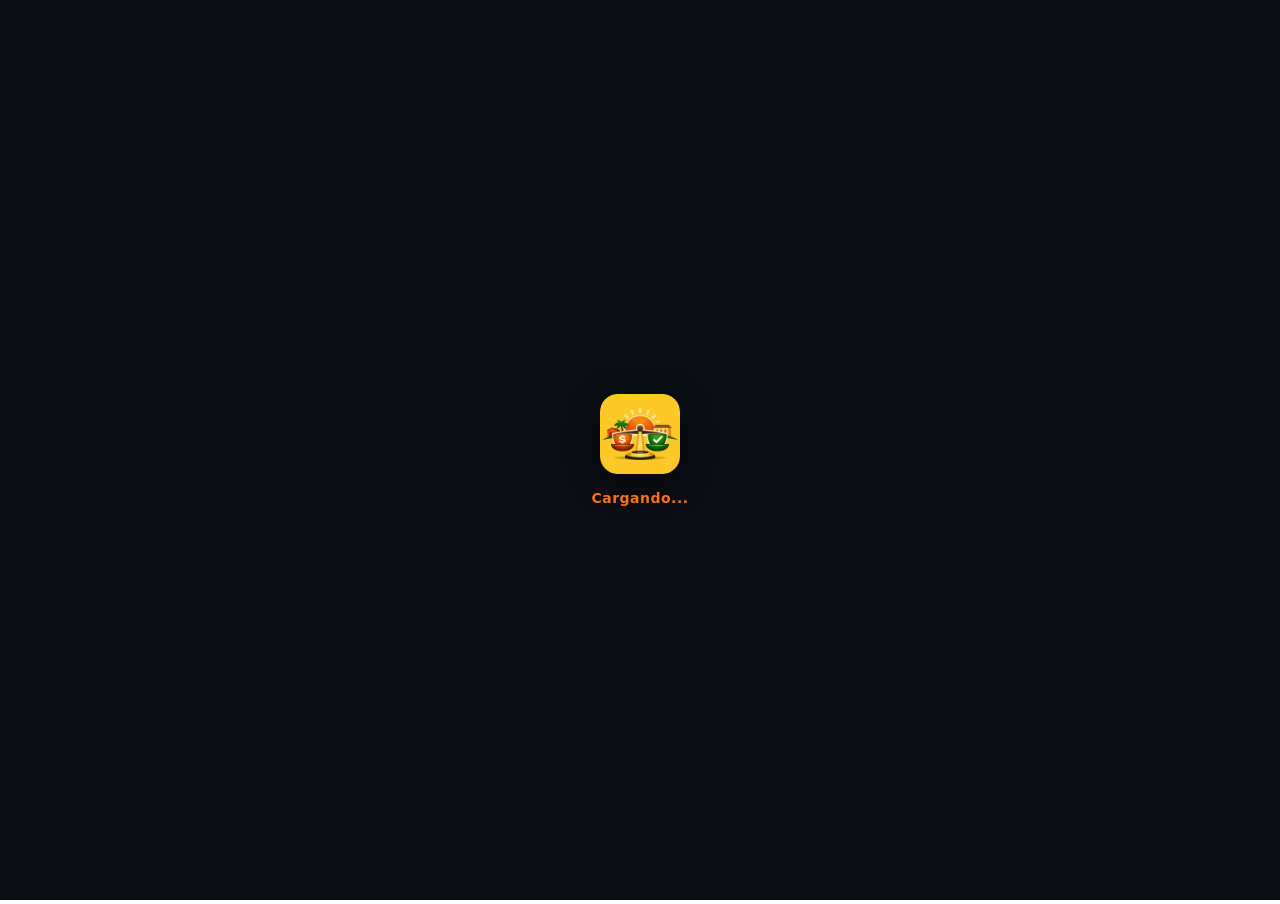
==== index.html @ 62e92a5f "App Cuadre" ====
<!DOCTYPE html>
<html lang="es">
<head>
<meta charset="UTF-8">
<meta name="viewport" content="width=device-width,initial-scale=1,maximum-scale=5,user-scalable=yes">
<meta name="theme-color" content="#f97316">
<meta name="apple-mobile-web-app-capable" content="yes">
<meta name="apple-mobile-web-app-status-bar-style" content="black-translucent">
<link rel="apple-touch-icon" href="icons/icon-192.png">
<link rel="manifest" href="manifest.json">
<link rel="stylesheet" href="https://cdnjs.cloudflare.com/ajax/libs/font-awesome/6.5.0/css/all.min.css">
<title>Cuadre</title>
<style>
*,*::before,*::after{margin:0;padding:0;box-sizing:border-box}
html,body{width:100%;height:100%;overflow:hidden}
iframe{width:100%;border:none;width:100%;height:100%}

</style>
</head>
<body>
<div id="splash" style="position:fixed;inset:0;z-index:9999;display:flex;flex-direction:column;align-items:center;justify-content:center;background:#0a0d12;transition:opacity .5s"><div style="width:80px;height:80px;border-radius:18px;overflow:hidden;margin-bottom:16px;box-shadow:0 8px 32px rgba(0,0,0,.4)"><img src="icons/icon-192.png" style="width:100%;height:100%;object-fit:cover" alt=""></div><p style="color:#f97316;font-family:system-ui,sans-serif;font-size:14px;font-weight:600;letter-spacing:.5px">Cargando...</p></div><script>setTimeout(function(){var s=document.getElementById("splash");if(s){s.style.opacity="0";setTimeout(function(){s.remove()},500)}},2000)</script>
<div id="offline-screen" style="display:none;position:fixed;inset:0;z-index:9998;background:#0a0d12;flex-direction:column;align-items:center;justify-content:center;padding:32px;text-align:center;font-family:system-ui,sans-serif"><div style="width:64px;height:64px;border-radius:50%;background:rgba(239,68,68,.1);display:flex;align-items:center;justify-content:center;margin-bottom:16px"><svg width="28" height="28" viewBox="0 0 24 24" fill="none" stroke="#ef4444" stroke-width="2"><line x1="1" y1="1" x2="23" y2="23"/><path d="M16.72 11.06A10.94 10.94 0 0 1 19 12.55"/><path d="M5 12.55a10.94 10.94 0 0 1 5.17-2.39"/><path d="M10.71 5.05A16 16 0 0 1 22.56 9"/><path d="M1.42 9a15.91 15.91 0 0 1 4.7-2.88"/><path d="M8.53 16.11a6 6 0 0 1 6.95 0"/><line x1="12" y1="20" x2="12.01" y2="20"/></svg></div><h2 style="color:#e8edf5;font-size:20px;font-weight:700;margin-bottom:8px">Sin conexion</h2><p style="color:#94a3b8;font-size:14px;line-height:1.6;max-width:300px">No se pudo cargar el contenido. Verifica tu conexion a internet e intenta de nuevo.</p><button onclick="location.reload()" style="margin-top:20px;padding:12px 28px;border-radius:8px;border:none;background:#f97316;color:#fff;font-size:14px;font-weight:600;cursor:pointer">Reintentar</button></div><script>window.addEventListener("offline",function(){document.getElementById("offline-screen").style.display="flex"});window.addEventListener("online",function(){document.getElementById("offline-screen").style.display="none";location.reload()});</script>

<iframe id="main-frame" src="https://aged-field-12b4.pedluislh.workers.dev/" allow="geolocation" sandbox="allow-scripts allow-same-origin allow-forms allow-popups allow-modals"></iframe>
<script></script>
<script>if("serviceWorker" in navigator){navigator.serviceWorker.register("sw.js")}</script>
</body>
</html>
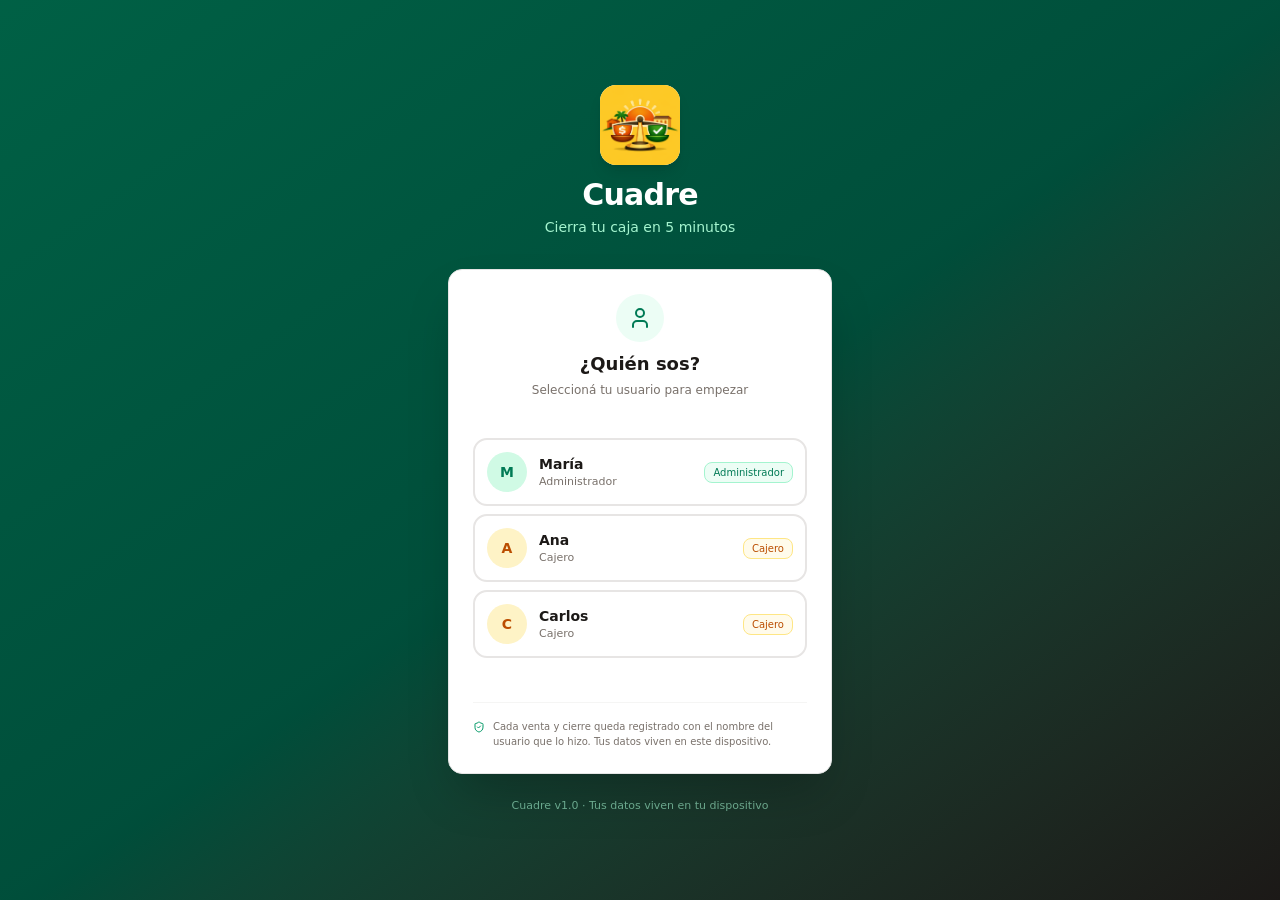
==== commit 6a04fb63: "version 1.0" ====
--- a/index.html
+++ b/index.html
@@ -1,28 +1 @@
-<!DOCTYPE html>
-<html lang="es">
-<head>
-<meta charset="UTF-8">
-<meta name="viewport" content="width=device-width,initial-scale=1,maximum-scale=5,user-scalable=yes">
-<meta name="theme-color" content="#f97316">
-<meta name="apple-mobile-web-app-capable" content="yes">
-<meta name="apple-mobile-web-app-status-bar-style" content="black-translucent">
-<link rel="apple-touch-icon" href="icons/icon-192.png">
-<link rel="manifest" href="manifest.json">
-<link rel="stylesheet" href="https://cdnjs.cloudflare.com/ajax/libs/font-awesome/6.5.0/css/all.min.css">
-<title>Cuadre</title>
-<style>
-*,*::before,*::after{margin:0;padding:0;box-sizing:border-box}
-html,body{width:100%;height:100%;overflow:hidden}
-iframe{width:100%;border:none;width:100%;height:100%}
-
-</style>
-</head>
-<body>
-<div id="splash" style="position:fixed;inset:0;z-index:9999;display:flex;flex-direction:column;align-items:center;justify-content:center;background:#0a0d12;transition:opacity .5s"><div style="width:80px;height:80px;border-radius:18px;overflow:hidden;margin-bottom:16px;box-shadow:0 8px 32px rgba(0,0,0,.4)"><img src="icons/icon-192.png" style="width:100%;height:100%;object-fit:cover" alt=""></div><p style="color:#f97316;font-family:system-ui,sans-serif;font-size:14px;font-weight:600;letter-spacing:.5px">Cargando...</p></div><script>setTimeout(function(){var s=document.getElementById("splash");if(s){s.style.opacity="0";setTimeout(function(){s.remove()},500)}},2000)</script>
-<div id="offline-screen" style="display:none;position:fixed;inset:0;z-index:9998;background:#0a0d12;flex-direction:column;align-items:center;justify-content:center;padding:32px;text-align:center;font-family:system-ui,sans-serif"><div style="width:64px;height:64px;border-radius:50%;background:rgba(239,68,68,.1);display:flex;align-items:center;justify-content:center;margin-bottom:16px"><svg width="28" height="28" viewBox="0 0 24 24" fill="none" stroke="#ef4444" stroke-width="2"><line x1="1" y1="1" x2="23" y2="23"/><path d="M16.72 11.06A10.94 10.94 0 0 1 19 12.55"/><path d="M5 12.55a10.94 10.94 0 0 1 5.17-2.39"/><path d="M10.71 5.05A16 16 0 0 1 22.56 9"/><path d="M1.42 9a15.91 15.91 0 0 1 4.7-2.88"/><path d="M8.53 16.11a6 6 0 0 1 6.95 0"/><line x1="12" y1="20" x2="12.01" y2="20"/></svg></div><h2 style="color:#e8edf5;font-size:20px;font-weight:700;margin-bottom:8px">Sin conexion</h2><p style="color:#94a3b8;font-size:14px;line-height:1.6;max-width:300px">No se pudo cargar el contenido. Verifica tu conexion a internet e intenta de nuevo.</p><button onclick="location.reload()" style="margin-top:20px;padding:12px 28px;border-radius:8px;border:none;background:#f97316;color:#fff;font-size:14px;font-weight:600;cursor:pointer">Reintentar</button></div><script>window.addEventListener("offline",function(){document.getElementById("offline-screen").style.display="flex"});window.addEventListener("online",function(){document.getElementById("offline-screen").style.display="none";location.reload()});</script>
-
-<iframe id="main-frame" src="https://aged-field-12b4.pedluislh.workers.dev/" allow="geolocation" sandbox="allow-scripts allow-same-origin allow-forms allow-popups allow-modals"></iframe>
-<script></script>
-<script>if("serviceWorker" in navigator){navigator.serviceWorker.register("sw.js")}</script>
-</body>
-</html>+<!DOCTYPE html><!--jiYTMFwJp02YfFMPsshdM--><html lang="es"><head><meta charSet="utf-8"/><meta name="viewport" content="width=device-width, initial-scale=1, maximum-scale=1, user-scalable=no"/><link rel="preload" href="/_next/static/media/797e433ab948586e-s.p.29207c2f.woff2" as="font" crossorigin="" type="font/woff2"/><link rel="preload" href="/_next/static/media/caa3a2e1cccd8315-s.p.3b6cae6d.woff2" as="font" crossorigin="" type="font/woff2"/><link rel="preload" as="image" href="/logo-cuadre.png"/><link rel="stylesheet" href="/_next/static/chunks/34d933785a17edf3.css" data-precedence="next"/><link rel="stylesheet" href="/_next/static/chunks/f7bdd51452981900.css" data-precedence="next"/><link rel="preload" as="script" fetchPriority="low" href="/_next/static/chunks/58c60a5fa6b544da.js"/><script src="/_next/static/chunks/771dedee3f5e1621.js" async=""></script><script src="/_next/static/chunks/21194d3fedcf5c66.js" async=""></script><script src="/_next/static/chunks/turbopack-ec014d33b39a6a80.js" async=""></script><script src="/_next/static/chunks/74f1b9da08b28ae5.js" async=""></script><script src="/_next/static/chunks/28392ef45f00e723.js" async=""></script><script src="/_next/static/chunks/850dbba0aa36ceb6.js" async=""></script><script src="/_next/static/chunks/76dd9c080f6d431c.js" async=""></script><meta name="next-size-adjust" content=""/><title>Cuadre — Cierra tu caja en 5 minutos</title><meta name="description" content="Gestor de Cierre de Caja y Conciliación de Pagos para MIPYMES cubanas. Efectivo, Transfermóvil, EnZona, USD, MLC y EUR."/><meta name="author" content="Cuadre"/><meta name="keywords" content="Cuadre,MIPYMES,Cuba,cierre de caja,conciliación,Transfermóvil,EnZona,ONAT"/><script src="/_next/static/chunks/a6dad97d9634a72d.js" noModule=""></script></head><body class="geist_a71539c9-module__T19VSG__variable geist_mono_8d43a2aa-module__8Li5zG__variable antialiased bg-stone-50 text-stone-900"><div hidden=""><!--$--><!--/$--></div><div class="min-h-screen flex items-center justify-center bg-stone-50"><div class="text-center"><div class="w-14 h-14 rounded-xl overflow-hidden bg-white shadow-lg mx-auto mb-3 animate-pulse"><img src="/logo-cuadre.png" alt="Cuadre" class="w-full h-full object-contain"/></div><p class="text-stone-500 text-sm">Cargando Cuadre...</p></div></div><!--$--><!--/$--><div role="region" aria-label="Notifications (F8)" tabindex="-1" style="pointer-events:none"><ol tabindex="-1" class="fixed top-0 z-[100] flex max-h-screen w-full flex-col-reverse p-4 sm:bottom-0 sm:right-0 sm:top-auto sm:flex-col md:max-w-[420px]"></ol></div><section aria-label="Notifications alt+T" tabindex="-1" aria-live="polite" aria-relevant="additions text" aria-atomic="false"></section><script src="/_next/static/chunks/58c60a5fa6b544da.js" id="_R_" async=""></script><script>(self.__next_f=self.__next_f||[]).push([0])</script><script>self.__next_f.push([1,"1:\"$Sreact.fragment\"\n2:I[39756,[\"/_next/static/chunks/74f1b9da08b28ae5.js\"],\"default\"]\n3:I[37457,[\"/_next/static/chunks/74f1b9da08b28ae5.js\"],\"default\"]\n4:I[77855,[\"/_next/static/chunks/28392ef45f00e723.js\",\"/_next/static/chunks/850dbba0aa36ceb6.js\"],\"Toaster\"]\n5:I[46696,[\"/_next/static/chunks/28392ef45f00e723.js\",\"/_next/static/chunks/850dbba0aa36ceb6.js\"],\"Toaster\"]\n6:I[47257,[\"/_next/static/chunks/74f1b9da08b28ae5.js\"],\"ClientPageRoot\"]\n7:I[52683,[\"/_next/static/chunks/28392ef45f00e723.js\",\"/_next/static/chunks/850dbba0aa36ceb6.js\",\"/_next/static/chunks/76dd9c080f6d431c.js\"],\"default\"]\na:I[97367,[\"/_next/static/chunks/74f1b9da08b28ae5.js\"],\"OutletBoundary\"]\nb:\"$Sreact.suspense\"\nd:I[97367,[\"/_next/static/chunks/74f1b9da08b28ae5.js\"],\"ViewportBoundary\"]\nf:I[97367,[\"/_next/static/chunks/74f1b9da08b28ae5.js\"],\"MetadataBoundary\"]\n11:I[68027,[\"/_next/static/chunks/74f1b9da08b28ae5.js\"],\"default\"]\n:HL[\"/_next/static/chunks/34d933785a17edf3.css\",\"style\"]\n:HL[\"/_next/static/chunks/f7bdd51452981900.css\",\"style\"]\n:HL[\"/_next/static/media/797e433ab948586e-s.p.29207c2f.woff2\",\"font\",{\"crossOrigin\":\"\",\"type\":\"font/woff2\"}]\n:HL[\"/_next/static/media/caa3a2e1cccd8315-s.p.3b6cae6d.woff2\",\"font\",{\"crossOrigin\":\"\",\"type\":\"font/woff2\"}]\n"])</script><script>self.__next_f.push([1,"0:{\"P\":null,\"b\":\"jiYTMFwJp02YfFMPsshdM\",\"c\":[\"\",\"\"],\"q\":\"\",\"i\":false,\"f\":[[[\"\",{\"children\":[\"__PAGE__\",{}]},\"$undefined\",\"$undefined\",true],[[\"$\",\"$1\",\"c\",{\"children\":[[[\"$\",\"link\",\"0\",{\"rel\":\"stylesheet\",\"href\":\"/_next/static/chunks/34d933785a17edf3.css\",\"precedence\":\"next\",\"crossOrigin\":\"$undefined\",\"nonce\":\"$undefined\"}],[\"$\",\"link\",\"1\",{\"rel\":\"stylesheet\",\"href\":\"/_next/static/chunks/f7bdd51452981900.css\",\"precedence\":\"next\",\"crossOrigin\":\"$undefined\",\"nonce\":\"$undefined\"}],[\"$\",\"script\",\"script-0\",{\"src\":\"/_next/static/chunks/28392ef45f00e723.js\",\"async\":true,\"nonce\":\"$undefined\"}],[\"$\",\"script\",\"script-1\",{\"src\":\"/_next/static/chunks/850dbba0aa36ceb6.js\",\"async\":true,\"nonce\":\"$undefined\"}]],[\"$\",\"html\",null,{\"lang\":\"es\",\"suppressHydrationWarning\":true,\"children\":[\"$\",\"body\",null,{\"className\":\"geist_a71539c9-module__T19VSG__variable geist_mono_8d43a2aa-module__8Li5zG__variable antialiased bg-stone-50 text-stone-900\",\"children\":[[\"$\",\"$L2\",null,{\"parallelRouterKey\":\"children\",\"error\":\"$undefined\",\"errorStyles\":\"$undefined\",\"errorScripts\":\"$undefined\",\"template\":[\"$\",\"$L3\",null,{}],\"templateStyles\":\"$undefined\",\"templateScripts\":\"$undefined\",\"notFound\":[[[\"$\",\"title\",null,{\"children\":\"404: This page could not be found.\"}],[\"$\",\"div\",null,{\"style\":{\"fontFamily\":\"system-ui,\\\"Segoe UI\\\",Roboto,Helvetica,Arial,sans-serif,\\\"Apple Color Emoji\\\",\\\"Segoe UI Emoji\\\"\",\"height\":\"100vh\",\"textAlign\":\"center\",\"display\":\"flex\",\"flexDirection\":\"column\",\"alignItems\":\"center\",\"justifyContent\":\"center\"},\"children\":[\"$\",\"div\",null,{\"children\":[[\"$\",\"style\",null,{\"dangerouslySetInnerHTML\":{\"__html\":\"body{color:#000;background:#fff;margin:0}.next-error-h1{border-right:1px solid rgba(0,0,0,.3)}@media (prefers-color-scheme:dark){body{color:#fff;background:#000}.next-error-h1{border-right:1px solid rgba(255,255,255,.3)}}\"}}],[\"$\",\"h1\",null,{\"className\":\"next-error-h1\",\"style\":{\"display\":\"inline-block\",\"margin\":\"0 20px 0 0\",\"padding\":\"0 23px 0 0\",\"fontSize\":24,\"fontWeight\":500,\"verticalAlign\":\"top\",\"lineHeight\":\"49px\"},\"children\":404}],[\"$\",\"div\",null,{\"style\":{\"display\":\"inline-block\"},\"children\":[\"$\",\"h2\",null,{\"style\":{\"fontSize\":14,\"fontWeight\":400,\"lineHeight\":\"49px\",\"margin\":0},\"children\":\"This page could not be found.\"}]}]]}]}]],[]],\"forbidden\":\"$undefined\",\"unauthorized\":\"$undefined\"}],[\"$\",\"$L4\",null,{}],[\"$\",\"$L5\",null,{\"position\":\"top-center\",\"richColors\":true}]]}]}]]}],{\"children\":[[\"$\",\"$1\",\"c\",{\"children\":[[\"$\",\"$L6\",null,{\"Component\":\"$7\",\"serverProvidedParams\":{\"searchParams\":{},\"params\":{},\"promises\":[\"$@8\",\"$@9\"]}}],[[\"$\",\"script\",\"script-0\",{\"src\":\"/_next/static/chunks/76dd9c080f6d431c.js\",\"async\":true,\"nonce\":\"$undefined\"}]],[\"$\",\"$La\",null,{\"children\":[\"$\",\"$b\",null,{\"name\":\"Next.MetadataOutlet\",\"children\":\"$@c\"}]}]]}],{},null,false,false]},null,false,false],[\"$\",\"$1\",\"h\",{\"children\":[null,[\"$\",\"$Ld\",null,{\"children\":\"$Le\"}],[\"$\",\"div\",null,{\"hidden\":true,\"children\":[\"$\",\"$Lf\",null,{\"children\":[\"$\",\"$b\",null,{\"name\":\"Next.Metadata\",\"children\":\"$L10\"}]}]}],[\"$\",\"meta\",null,{\"name\":\"next-size-adjust\",\"content\":\"\"}]]}],false]],\"m\":\"$undefined\",\"G\":[\"$11\",[]],\"S\":true}\n"])</script><script>self.__next_f.push([1,"8:{}\n9:\"$0:f:0:1:1:children:0:props:children:0:props:serverProvidedParams:params\"\n"])</script><script>self.__next_f.push([1,"e:[[\"$\",\"meta\",\"0\",{\"charSet\":\"utf-8\"}],[\"$\",\"meta\",\"1\",{\"name\":\"viewport\",\"content\":\"width=device-width, initial-scale=1, maximum-scale=1, user-scalable=no\"}]]\n"])</script><script>self.__next_f.push([1,"c:null\n10:[[\"$\",\"title\",\"0\",{\"children\":\"Cuadre — Cierra tu caja en 5 minutos\"}],[\"$\",\"meta\",\"1\",{\"name\":\"description\",\"content\":\"Gestor de Cierre de Caja y Conciliación de Pagos para MIPYMES cubanas. Efectivo, Transfermóvil, EnZona, USD, MLC y EUR.\"}],[\"$\",\"meta\",\"2\",{\"name\":\"author\",\"content\":\"Cuadre\"}],[\"$\",\"meta\",\"3\",{\"name\":\"keywords\",\"content\":\"Cuadre,MIPYMES,Cuba,cierre de caja,conciliación,Transfermóvil,EnZona,ONAT\"}]]\n"])</script></body></html>
--- a/_next/static/chunks/34d933785a17edf3.css
+++ b/_next/static/chunks/34d933785a17edf3.css
@@ -0,0 +1,2 @@
+@font-face{font-family:Geist;font-style:normal;font-weight:100 900;font-display:swap;src:url(../media/fef07dbb0973bf53-s.518e079e.woff2)format("woff2");unicode-range:U+460-52F,U+1C80-1C8A,U+20B4,U+2DE0-2DFF,U+A640-A69F,U+FE2E-FE2F}@font-face{font-family:Geist;font-style:normal;font-weight:100 900;font-display:swap;src:url(../media/8a480f0b521d4e75-s.ea323500.woff2)format("woff2");unicode-range:U+301,U+400-45F,U+490-491,U+4B0-4B1,U+2116}@font-face{font-family:Geist;font-style:normal;font-weight:100 900;font-display:swap;src:url(../media/53b9e256198e5412-s.853d50a3.woff2)format("woff2");unicode-range:U+102-103,U+110-111,U+128-129,U+168-169,U+1A0-1A1,U+1AF-1B0,U+300-301,U+303-304,U+308-309,U+323,U+329,U+1EA0-1EF9,U+20AB}@font-face{font-family:Geist;font-style:normal;font-weight:100 900;font-display:swap;src:url(../media/7178b3e590c64307-s.55554cd0.woff2)format("woff2");unicode-range:U+100-2BA,U+2BD-2C5,U+2C7-2CC,U+2CE-2D7,U+2DD-2FF,U+304,U+308,U+329,U+1D00-1DBF,U+1E00-1E9F,U+1EF2-1EFF,U+2020,U+20A0-20AB,U+20AD-20C0,U+2113,U+2C60-2C7F,U+A720-A7FF}@font-face{font-family:Geist;font-style:normal;font-weight:100 900;font-display:swap;src:url(../media/caa3a2e1cccd8315-s.p.3b6cae6d.woff2)format("woff2");unicode-range:U+??,U+131,U+152-153,U+2BB-2BC,U+2C6,U+2DA,U+2DC,U+304,U+308,U+329,U+2000-206F,U+20AC,U+2122,U+2191,U+2193,U+2212,U+2215,U+FEFF,U+FFFD}@font-face{font-family:Geist Fallback;src:local(Arial);ascent-override:95.94%;descent-override:28.16%;line-gap-override:0.0%;size-adjust:104.76%}.geist_a71539c9-module__T19VSG__className{font-family:Geist,Geist Fallback;font-style:normal}.geist_a71539c9-module__T19VSG__variable{--font-geist-sans:"Geist","Geist Fallback"}
+@font-face{font-family:Geist Mono;font-style:normal;font-weight:100 900;font-display:swap;src:url(../media/5ce348bf30bf5439-s.56c1f21e.woff2)format("woff2");unicode-range:U+460-52F,U+1C80-1C8A,U+20B4,U+2DE0-2DFF,U+A640-A69F,U+FE2E-FE2F}@font-face{font-family:Geist Mono;font-style:normal;font-weight:100 900;font-display:swap;src:url(../media/4fa387ec64143e14-s.3b336396.woff2)format("woff2");unicode-range:U+301,U+400-45F,U+490-491,U+4B0-4B1,U+2116}@font-face{font-family:Geist Mono;font-style:normal;font-weight:100 900;font-display:swap;src:url(../media/6306c77e7c8268e4-s.e3369375.woff2)format("woff2");unicode-range:U+2000-2001,U+2004-2008,U+200A,U+23B8-23BD,U+2500-259F}@font-face{font-family:Geist Mono;font-style:normal;font-weight:100 900;font-display:swap;src:url(../media/7d817b4c03b0c5f1-s.a40b9a8b.woff2)format("woff2");unicode-range:U+102-103,U+110-111,U+128-129,U+168-169,U+1A0-1A1,U+1AF-1B0,U+300-301,U+303-304,U+308-309,U+323,U+329,U+1EA0-1EF9,U+20AB}@font-face{font-family:Geist Mono;font-style:normal;font-weight:100 900;font-display:swap;src:url(../media/bbc41e54d2fcbd21-s.fe42ddf4.woff2)format("woff2");unicode-range:U+100-2BA,U+2BD-2C5,U+2C7-2CC,U+2CE-2D7,U+2DD-2FF,U+304,U+308,U+329,U+1D00-1DBF,U+1E00-1E9F,U+1EF2-1EFF,U+2020,U+20A0-20AB,U+20AD-20C0,U+2113,U+2C60-2C7F,U+A720-A7FF}@font-face{font-family:Geist Mono;font-style:normal;font-weight:100 900;font-display:swap;src:url(../media/797e433ab948586e-s.p.29207c2f.woff2)format("woff2");unicode-range:U+??,U+131,U+152-153,U+2BB-2BC,U+2C6,U+2DA,U+2DC,U+304,U+308,U+329,U+2000-206F,U+20AC,U+2122,U+2191,U+2193,U+2212,U+2215,U+FEFF,U+FFFD}@font-face{font-family:Geist Mono Fallback;src:local(Arial);ascent-override:74.67%;descent-override:21.92%;line-gap-override:0.0%;size-adjust:134.59%}.geist_mono_8d43a2aa-module__8Li5zG__className{font-family:Geist Mono,Geist Mono Fallback;font-style:normal}.geist_mono_8d43a2aa-module__8Li5zG__variable{--font-geist-mono:"Geist Mono","Geist Mono Fallback"}
--- a/_next/static/chunks/f7bdd51452981900.css
+++ b/_next/static/chunks/f7bdd51452981900.css
@@ -0,0 +1 @@
+@layer properties{@supports (((-webkit-hyphens:none)) and (not (margin-trim:inline))) or ((-moz-orient:inline) and (not (color:rgb(from red r g b)))){*,:before,:after,::backdrop{--tw-translate-x:0;--tw-translate-y:0;--tw-translate-z:0;--tw-scale-x:1;--tw-scale-y:1;--tw-scale-z:1;--tw-rotate-x:initial;--tw-rotate-y:initial;--tw-rotate-z:initial;--tw-skew-x:initial;--tw-skew-y:initial;--tw-space-y-reverse:0;--tw-space-x-reverse:0;--tw-border-style:solid;--tw-gradient-position:initial;--tw-gradient-from:#0000;--tw-gradient-via:#0000;--tw-gradient-to:#0000;--tw-gradient-stops:initial;--tw-gradient-via-stops:initial;--tw-gradient-from-position:0%;--tw-gradient-via-position:50%;--tw-gradient-to-position:100%;--tw-leading:initial;--tw-font-weight:initial;--tw-tracking:initial;--tw-ordinal:initial;--tw-slashed-zero:initial;--tw-numeric-figure:initial;--tw-numeric-spacing:initial;--tw-numeric-fraction:initial;--tw-shadow:0 0 #0000;--tw-shadow-color:initial;--tw-shadow-alpha:100%;--tw-inset-shadow:0 0 #0000;--tw-inset-shadow-color:initial;--tw-inset-shadow-alpha:100%;--tw-ring-color:initial;--tw-ring-shadow:0 0 #0000;--tw-inset-ring-color:initial;--tw-inset-ring-shadow:0 0 #0000;--tw-ring-inset:initial;--tw-ring-offset-width:0px;--tw-ring-offset-color:#fff;--tw-ring-offset-shadow:0 0 #0000;--tw-outline-style:solid;--tw-duration:initial;--tw-ease:initial;--tw-content:"";--tw-animation-delay:0s;--tw-animation-direction:normal;--tw-animation-duration:initial;--tw-animation-fill-mode:none;--tw-animation-iteration-count:1;--tw-enter-blur:0;--tw-enter-opacity:1;--tw-enter-rotate:0;--tw-enter-scale:1;--tw-enter-translate-x:0;--tw-enter-translate-y:0;--tw-exit-blur:0;--tw-exit-opacity:1;--tw-exit-rotate:0;--tw-exit-scale:1;--tw-exit-translate-x:0;--tw-exit-translate-y:0}}}@layer theme{:root,:host{--color-red-50:#fef2f2;--color-red-100:#ffe2e2;--color-red-200:#ffcaca;--color-red-300:#ffa3a3;--color-red-400:#ff6568;--color-red-500:#fb2c36;--color-red-600:#e40014;--color-red-700:#bf000f;--color-red-800:#9f0712;--color-orange-300:#ffb96d;--color-orange-900:#7e2a0c;--color-amber-50:#fffbeb;--color-amber-100:#fef3c6;--color-amber-200:#fee685;--color-amber-300:#ffd236;--color-amber-400:#fcbb00;--color-amber-500:#f99c00;--color-amber-600:#dd7400;--color-amber-700:#b75000;--color-amber-800:#953d00;--color-amber-900:#7b3306;--color-green-100:#dcfce7;--color-green-800:#016630;--color-emerald-50:#ecfdf5;--color-emerald-100:#d0fae5;--color-emerald-200:#a4f4cf;--color-emerald-300:#5ee9b5;--color-emerald-400:#00d294;--color-emerald-500:#00bb7f;--color-emerald-600:#009767;--color-emerald-700:#007956;--color-emerald-800:#005f46;--color-emerald-900:#004e3b;--color-blue-50:#eff6ff;--color-blue-100:#dbeafe;--color-blue-200:#bedbff;--color-blue-500:#3080ff;--color-blue-600:#155dfc;--color-blue-700:#1447e6;--color-blue-800:#193cb8;--color-blue-900:#1c398e;--color-gray-500:#6a7282;--color-gray-700:#364153;--color-gray-900:#101828;--color-stone-50:#fafaf9;--color-stone-100:#f5f5f4;--color-stone-200:#e7e5e4;--color-stone-300:#d6d3d1;--color-stone-400:#a6a09b;--color-stone-500:#79716b;--color-stone-600:#57534d;--color-stone-700:#44403b;--color-stone-800:#292524;--color-stone-900:#1c1917;--color-black:#000;--color-white:#fff;--spacing:.25rem;--container-xs:20rem;--container-sm:24rem;--container-md:28rem;--container-lg:32rem;--container-2xl:42rem;--container-3xl:48rem;--container-4xl:56rem;--text-xs:.75rem;--text-xs--line-height:calc(1/.75);--text-sm:.875rem;--text-sm--line-height:calc(1.25/.875);--text-base:1rem;--text-base--line-height:calc(1.5/1);--text-lg:1.125rem;--text-lg--line-height:calc(1.75/1.125);--text-xl:1.25rem;--text-xl--line-height:calc(1.75/1.25);--text-2xl:1.5rem;--text-2xl--line-height:calc(2/1.5);--text-3xl:1.875rem;--text-3xl--line-height:calc(2.25/1.875);--font-weight-normal:400;--font-weight-medium:500;--font-weight-semibold:600;--font-weight-bold:700;--font-weight-extrabold:800;--tracking-tight:-.025em;--tracking-widest:.1em;--leading-tight:1.25;--leading-relaxed:1.625;--radius-xs:.125rem;--radius-2xl:1rem;--ease-in-out:cubic-bezier(.4,0,.2,1);--animate-pulse:pulse 2s cubic-bezier(.4,0,.6,1)infinite;--aspect-video:16/9;--default-transition-duration:.15s;--default-transition-timing-function:cubic-bezier(.4,0,.2,1);--default-font-family:var(--font-geist-sans);--default-mono-font-family:var(--font-geist-mono);--color-border:var(--border)}@supports (color:lab(0% 0 0)){:root,:host{--color-red-50:lab(96.5005% 4.18508 1.52328);--color-red-100:lab(92.243% 10.2865 3.83865);--color-red-200:lab(86.017% 19.8815 7.75869);--color-red-300:lab(76.5514% 36.422 15.5335);--color-red-400:lab(63.7053% 60.745 31.3109);--color-red-500:lab(55.4814% 75.0732 48.8528);--color-red-600:lab(48.4493% 77.4328 61.5452);--color-red-700:lab(40.4273% 67.2623 53.7441);--color-red-800:lab(33.7174% 55.8993 41.0293);--color-orange-300:lab(80.8059% 21.7313 50.4455);--color-orange-900:lab(30.2951% 36.0434 37.671);--color-amber-50:lab(98.6252% -.635922 8.42309);--color-amber-100:lab(95.916% -1.21653 23.111);--color-amber-200:lab(91.7203% -.505269 49.9084);--color-amber-300:lab(86.4156% 6.13147 78.3961);--color-amber-400:lab(80.1641% 16.6016 99.2089);--color-amber-500:lab(72.7183% 31.8672 97.9407);--color-amber-600:lab(60.3514% 40.5624 87.1228);--color-amber-700:lab(47.2709% 42.9082 69.2966);--color-amber-800:lab(37.8822% 37.1699 52.2718);--color-amber-900:lab(31.2288% 30.2627 40.0378);--color-green-100:lab(96.1861% -13.8464 6.52365);--color-green-800:lab(37.4616% -36.7971 22.9692);--color-emerald-50:lab(97.8462% -6.94966 1.85487);--color-emerald-100:lab(94.9004% -17.0769 5.63836);--color-emerald-200:lab(90.2247% -31.039 9.47084);--color-emerald-300:lab(83.9203% -48.7124 13.8849);--color-emerald-400:lab(75.0771% -60.7313 19.4147);--color-emerald-500:lab(66.9756% -58.27 19.5419);--color-emerald-600:lab(55.0481% -49.9246 15.93);--color-emerald-700:lab(44.4871% -41.0396 11.0361);--color-emerald-800:lab(35.3675% -33.1188 8.04002);--color-emerald-900:lab(28.8637% -26.9249 5.45986);--color-blue-50:lab(96.492% -1.14644 -5.11479);--color-blue-100:lab(92.0301% -2.24757 -11.6453);--color-blue-200:lab(86.15% -4.04379 -21.0797);--color-blue-500:lab(54.1736% 13.3369 -74.6839);--color-blue-600:lab(44.0605% 29.0279 -86.0352);--color-blue-700:lab(36.9089% 35.0961 -85.6872);--color-blue-800:lab(30.2514% 27.7853 -70.2699);--color-blue-900:lab(26.1542% 15.7545 -51.5504);--color-gray-500:lab(47.7841% -.393182 -10.0268);--color-gray-700:lab(27.1134% -.956401 -12.3224);--color-gray-900:lab(8.11897% .811279 -12.254);--color-stone-50:lab(98.2686% -.0991821 .364304);--color-stone-100:lab(96.5286% -.0991821 .364268);--color-stone-200:lab(91.055% .663072 .865579);--color-stone-300:lab(84.7909% .928015 1.59738);--color-stone-400:lab(66.2166% 1.88044 3.20326);--color-stone-500:lab(48.1164% 2.35701 4.26852);--color-stone-600:lab(35.5168% 1.08604 4.07829);--color-stone-700:lab(27.3812% 1.32917 3.57789);--color-stone-800:lab(15.0353% 1.96067 1.53427);--color-stone-900:lab(9.03835% 1.15298 1.92955)}}}@layer base{*,:after,:before,::backdrop{box-sizing:border-box;border:0 solid;margin:0;padding:0}::file-selector-button{box-sizing:border-box;border:0 solid;margin:0;padding:0}html,:host{-webkit-text-size-adjust:100%;tab-size:4;line-height:1.5;font-family:var(--default-font-family,ui-sans-serif,system-ui,sans-serif,"Apple Color Emoji","Segoe UI Emoji","Segoe UI Symbol","Noto Color Emoji");font-feature-settings:var(--default-font-feature-settings,normal);font-variation-settings:var(--default-font-variation-settings,normal);-webkit-tap-highlight-color:transparent}hr{height:0;color:inherit;border-top-width:1px}abbr:where([title]){-webkit-text-decoration:underline dotted;text-decoration:underline dotted}h1,h2,h3,h4,h5,h6{font-size:inherit;font-weight:inherit}a{color:inherit;-webkit-text-decoration:inherit;-webkit-text-decoration:inherit;-webkit-text-decoration:inherit;-webkit-text-decoration:inherit;text-decoration:inherit}b,strong{font-weight:bolder}code,kbd,samp,pre{font-family:var(--default-mono-font-family,ui-monospace,SFMono-Regular,Menlo,Monaco,Consolas,"Liberation Mono","Courier New",monospace);font-feature-settings:var(--default-mono-font-feature-settings,normal);font-variation-settings:var(--default-mono-font-variation-settings,normal);font-size:1em}small{font-size:80%}sub,sup{vertical-align:baseline;font-size:75%;line-height:0;position:relative}sub{bottom:-.25em}sup{top:-.5em}table{text-indent:0;border-color:inherit;border-collapse:collapse}:-moz-focusring{outline:auto}progress{vertical-align:baseline}summary{display:list-item}ol,ul,menu{list-style:none}img,svg,video,canvas,audio,iframe,embed,object{vertical-align:middle;display:block}img,video{max-width:100%;height:auto}button,input,select,optgroup,textarea{font:inherit;font-feature-settings:inherit;font-variation-settings:inherit;letter-spacing:inherit;color:inherit;opacity:1;background-color:#0000;border-radius:0}::file-selector-button{font:inherit;font-feature-settings:inherit;font-variation-settings:inherit;letter-spacing:inherit;color:inherit;opacity:1;background-color:#0000;border-radius:0}:where(select:is([multiple],[size])) optgroup{font-weight:bolder}:where(select:is([multiple],[size])) optgroup option{padding-inline-start:20px}::file-selector-button{margin-inline-end:4px}::placeholder{opacity:1}@supports (not ((-webkit-appearance:-apple-pay-button))) or (contain-intrinsic-size:1px){::placeholder{color:currentColor}@supports (color:color-mix(in lab, red, red)){::placeholder{color:color-mix(in oklab,currentcolor 50%,transparent)}}}textarea{resize:vertical}::-webkit-search-decoration{-webkit-appearance:none}::-webkit-date-and-time-value{min-height:1lh;text-align:inherit}::-webkit-datetime-edit{display:inline-flex}::-webkit-datetime-edit-fields-wrapper{padding:0}::-webkit-datetime-edit{padding-block:0}::-webkit-datetime-edit-year-field{padding-block:0}::-webkit-datetime-edit-month-field{padding-block:0}::-webkit-datetime-edit-day-field{padding-block:0}::-webkit-datetime-edit-hour-field{padding-block:0}::-webkit-datetime-edit-minute-field{padding-block:0}::-webkit-datetime-edit-second-field{padding-block:0}::-webkit-datetime-edit-millisecond-field{padding-block:0}::-webkit-datetime-edit-meridiem-field{padding-block:0}::-webkit-calendar-picker-indicator{line-height:1}:-moz-ui-invalid{box-shadow:none}button,input:where([type=button],[type=reset],[type=submit]){appearance:button}::file-selector-button{appearance:button}::-webkit-inner-spin-button{height:auto}::-webkit-outer-spin-button{height:auto}[hidden]:where(:not([hidden=until-found])){display:none!important}*{border-color:var(--border);outline-color:var(--ring)}@supports (color:color-mix(in lab, red, red)){*{outline-color:color-mix(in oklab,var(--ring)50%,transparent)}}body{background-color:var(--background);color:var(--foreground)}}@layer components;@layer utilities{.\@container\/card-header{container:card-header/inline-size}.pointer-events-auto{pointer-events:auto}.pointer-events-none{pointer-events:none}.invisible{visibility:hidden}.sr-only{clip-path:inset(50%);white-space:nowrap;border-width:0;width:1px;height:1px;margin:-1px;padding:0;position:absolute;overflow:hidden}.absolute{position:absolute}.fixed{position:fixed}.relative{position:relative}.static{position:static}.sticky{position:sticky}.inset-0{inset:calc(var(--spacing)*0)}.inset-x-0{inset-inline:calc(var(--spacing)*0)}.inset-y-0{inset-block:calc(var(--spacing)*0)}.-top-2{top:calc(var(--spacing)*-2)}.-top-12{top:calc(var(--spacing)*-12)}.top-0{top:calc(var(--spacing)*0)}.top-1{top:calc(var(--spacing)*1)}.top-1\.5{top:calc(var(--spacing)*1.5)}.top-1\/2{top:50%}.top-3\.5{top:calc(var(--spacing)*3.5)}.top-4{top:calc(var(--spacing)*4)}.top-\[1px\]{top:1px}.top-\[50\%\]{top:50%}.top-\[60\%\]{top:60%}.top-full{top:100%}.-right-2{right:calc(var(--spacing)*-2)}.-right-12{right:calc(var(--spacing)*-12)}.right-0{right:calc(var(--spacing)*0)}.right-1{right:calc(var(--spacing)*1)}.right-2{right:calc(var(--spacing)*2)}.right-3{right:calc(var(--spacing)*3)}.right-4{right:calc(var(--spacing)*4)}.-bottom-12{bottom:calc(var(--spacing)*-12)}.bottom-0{bottom:calc(var(--spacing)*0)}.bottom-4{bottom:calc(var(--spacing)*4)}.-left-12{left:calc(var(--spacing)*-12)}.left-0{left:calc(var(--spacing)*0)}.left-1\/2{left:50%}.left-2{left:calc(var(--spacing)*2)}.left-3{left:calc(var(--spacing)*3)}.left-\[50\%\]{left:50%}.isolate{isolation:isolate}.z-10{z-index:10}.z-20{z-index:20}.z-40{z-index:40}.z-50{z-index:50}.z-\[1\]{z-index:1}.z-\[100\]{z-index:100}.col-span-2{grid-column:span 2/span 2}.col-start-2{grid-column-start:2}.row-span-2{grid-row:span 2/span 2}.row-start-1{grid-row-start:1}.container{width:100%}@media (min-width:40rem){.container{max-width:40rem}}@media (min-width:48rem){.container{max-width:48rem}}@media (min-width:64rem){.container{max-width:64rem}}@media (min-width:80rem){.container{max-width:80rem}}@media (min-width:96rem){.container{max-width:96rem}}.-mx-1{margin-inline:calc(var(--spacing)*-1)}.-mx-3{margin-inline:calc(var(--spacing)*-3)}.-mx-6{margin-inline:calc(var(--spacing)*-6)}.mx-2{margin-inline:calc(var(--spacing)*2)}.mx-3\.5{margin-inline:calc(var(--spacing)*3.5)}.mx-auto{margin-inline:auto}.my-0\.5{margin-block:calc(var(--spacing)*.5)}.my-1{margin-block:calc(var(--spacing)*1)}.my-2{margin-block:calc(var(--spacing)*2)}.my-4{margin-block:calc(var(--spacing)*4)}.-mt-4{margin-top:calc(var(--spacing)*-4)}.mt-0\.5{margin-top:calc(var(--spacing)*.5)}.mt-1{margin-top:calc(var(--spacing)*1)}.mt-1\.5{margin-top:calc(var(--spacing)*1.5)}.mt-2{margin-top:calc(var(--spacing)*2)}.mt-3{margin-top:calc(var(--spacing)*3)}.mt-4{margin-top:calc(var(--spacing)*4)}.mt-5{margin-top:calc(var(--spacing)*5)}.mt-6{margin-top:calc(var(--spacing)*6)}.mt-auto{margin-top:auto}.mr-0\.5{margin-right:calc(var(--spacing)*.5)}.mr-1{margin-right:calc(var(--spacing)*1)}.mr-2{margin-right:calc(var(--spacing)*2)}.-mb-3{margin-bottom:calc(var(--spacing)*-3)}.mb-0\.5{margin-bottom:calc(var(--spacing)*.5)}.mb-1{margin-bottom:calc(var(--spacing)*1)}.mb-1\.5{margin-bottom:calc(var(--spacing)*1.5)}.mb-2{margin-bottom:calc(var(--spacing)*2)}.mb-3{margin-bottom:calc(var(--spacing)*3)}.mb-4{margin-bottom:calc(var(--spacing)*4)}.mb-5{margin-bottom:calc(var(--spacing)*5)}.mb-8{margin-bottom:calc(var(--spacing)*8)}.-ml-2{margin-left:calc(var(--spacing)*-2)}.-ml-4{margin-left:calc(var(--spacing)*-4)}.ml-0\.5{margin-left:calc(var(--spacing)*.5)}.ml-1{margin-left:calc(var(--spacing)*1)}.ml-1\.5{margin-left:calc(var(--spacing)*1.5)}.ml-2{margin-left:calc(var(--spacing)*2)}.ml-7{margin-left:calc(var(--spacing)*7)}.ml-8{margin-left:calc(var(--spacing)*8)}.ml-auto{margin-left:auto}.line-clamp-1{-webkit-line-clamp:1;-webkit-box-orient:vertical;display:-webkit-box;overflow:hidden}.line-clamp-2{-webkit-line-clamp:2;-webkit-box-orient:vertical;display:-webkit-box;overflow:hidden}.block{display:block}.flex{display:flex}.grid{display:grid}.hidden{display:none}.inline-flex{display:inline-flex}.table{display:table}.table-caption{display:table-caption}.table-cell{display:table-cell}.table-row{display:table-row}.field-sizing-content{field-sizing:content}.aspect-square{aspect-ratio:1}.aspect-video{aspect-ratio:var(--aspect-video)}.size-\(--cell-size\){width:var(--cell-size);height:var(--cell-size)}.size-2{width:calc(var(--spacing)*2);height:calc(var(--spacing)*2)}.size-2\.5{width:calc(var(--spacing)*2.5);height:calc(var(--spacing)*2.5)}.size-3{width:calc(var(--spacing)*3);height:calc(var(--spacing)*3)}.size-3\.5{width:calc(var(--spacing)*3.5);height:calc(var(--spacing)*3.5)}.size-4{width:calc(var(--spacing)*4);height:calc(var(--spacing)*4)}.size-7{width:calc(var(--spacing)*7);height:calc(var(--spacing)*7)}.size-8{width:calc(var(--spacing)*8);height:calc(var(--spacing)*8)}.size-9{width:calc(var(--spacing)*9);height:calc(var(--spacing)*9)}.size-auto{width:auto;height:auto}.size-full{width:100%;height:100%}.h-\(--cell-size\){height:var(--cell-size)}.h-1\.5{height:calc(var(--spacing)*1.5)}.h-2{height:calc(var(--spacing)*2)}.h-2\.5{height:calc(var(--spacing)*2.5)}.h-3{height:calc(var(--spacing)*3)}.h-3\.5{height:calc(var(--spacing)*3.5)}.h-4{height:calc(var(--spacing)*4)}.h-5{height:calc(var(--spacing)*5)}.h-6{height:calc(var(--spacing)*6)}.h-7{height:calc(var(--spacing)*7)}.h-8{height:calc(var(--spacing)*8)}.h-9{height:calc(var(--spacing)*9)}.h-10{height:calc(var(--spacing)*10)}.h-11{height:calc(var(--spacing)*11)}.h-12{height:calc(var(--spacing)*12)}.h-14{height:calc(var(--spacing)*14)}.h-16{height:calc(var(--spacing)*16)}.h-20{height:calc(var(--spacing)*20)}.h-44{height:calc(var(--spacing)*44)}.h-80{height:calc(var(--spacing)*80)}.h-\[1\.15rem\]{height:1.15rem}.h-\[calc\(100\%-1px\)\]{height:calc(100% - 1px)}.h-\[var\(--radix-navigation-menu-viewport-height\)\]{height:var(--radix-navigation-menu-viewport-height)}.h-\[var\(--radix-select-trigger-height\)\]{height:var(--radix-select-trigger-height)}.h-auto{height:auto}.h-full{height:100%}.h-px{height:1px}.h-svh{height:100svh}.max-h-\(--radix-context-menu-content-available-height\){max-height:var(--radix-context-menu-content-available-height)}.max-h-\(--radix-dropdown-menu-content-available-height\){max-height:var(--radix-dropdown-menu-content-available-height)}.max-h-\(--radix-select-content-available-height\){max-height:var(--radix-select-content-available-height)}.max-h-40{max-height:calc(var(--spacing)*40)}.max-h-48{max-height:calc(var(--spacing)*48)}.max-h-72{max-height:calc(var(--spacing)*72)}.max-h-96{max-height:calc(var(--spacing)*96)}.max-h-\[60vh\]{max-height:60vh}.max-h-\[85vh\]{max-height:85vh}.max-h-\[90vh\]{max-height:90vh}.max-h-\[300px\]{max-height:300px}.max-h-screen{max-height:100vh}.min-h-0{min-height:calc(var(--spacing)*0)}.min-h-4{min-height:calc(var(--spacing)*4)}.min-h-16{min-height:calc(var(--spacing)*16)}.min-h-screen{min-height:100vh}.min-h-svh{min-height:100svh}.w-\(--cell-size\){width:var(--cell-size)}.w-\(--sidebar-width\){width:var(--sidebar-width)}.w-0{width:calc(var(--spacing)*0)}.w-1{width:calc(var(--spacing)*1)}.w-1\.5{width:calc(var(--spacing)*1.5)}.w-2{width:calc(var(--spacing)*2)}.w-2\.5{width:calc(var(--spacing)*2.5)}.w-3{width:calc(var(--spacing)*3)}.w-3\.5{width:calc(var(--spacing)*3.5)}.w-3\/4{width:75%}.w-4{width:calc(var(--spacing)*4)}.w-5{width:calc(var(--spacing)*5)}.w-6{width:calc(var(--spacing)*6)}.w-7{width:calc(var(--spacing)*7)}.w-8{width:calc(var(--spacing)*8)}.w-9{width:calc(var(--spacing)*9)}.w-10{width:calc(var(--spacing)*10)}.w-12{width:calc(var(--spacing)*12)}.w-14{width:calc(var(--spacing)*14)}.w-16{width:calc(var(--spacing)*16)}.w-20{width:calc(var(--spacing)*20)}.w-64{width:calc(var(--spacing)*64)}.w-72{width:calc(var(--spacing)*72)}.w-\[100px\]{width:100px}.w-auto{width:auto}.w-fit{width:fit-content}.w-full{width:100%}.w-max{width:max-content}.w-px{width:1px}.max-w-\(--skeleton-width\){max-width:var(--skeleton-width)}.max-w-2xl{max-width:var(--container-2xl)}.max-w-3xl{max-width:var(--container-3xl)}.max-w-4xl{max-width:var(--container-4xl)}.max-w-\[calc\(100\%-2rem\)\]{max-width:calc(100% - 2rem)}.max-w-max{max-width:max-content}.max-w-md{max-width:var(--container-md)}.max-w-sm{max-width:var(--container-sm)}.max-w-xs{max-width:var(--container-xs)}.min-w-\(--cell-size\){min-width:var(--cell-size)}.min-w-0{min-width:calc(var(--spacing)*0)}.min-w-5{min-width:calc(var(--spacing)*5)}.min-w-8{min-width:calc(var(--spacing)*8)}.min-w-9{min-width:calc(var(--spacing)*9)}.min-w-10{min-width:calc(var(--spacing)*10)}.min-w-\[8rem\]{min-width:8rem}.min-w-\[12rem\]{min-width:12rem}.min-w-\[16px\]{min-width:16px}.min-w-\[var\(--radix-select-trigger-width\)\]{min-width:var(--radix-select-trigger-width)}.flex-1{flex:1}.shrink-0{flex-shrink:0}.grow{flex-grow:1}.grow-0{flex-grow:0}.basis-full{flex-basis:100%}.caption-bottom{caption-side:bottom}.border-collapse{border-collapse:collapse}.origin-\(--radix-context-menu-content-transform-origin\){transform-origin:var(--radix-context-menu-content-transform-origin)}.origin-\(--radix-dropdown-menu-content-transform-origin\){transform-origin:var(--radix-dropdown-menu-content-transform-origin)}.origin-\(--radix-hover-card-content-transform-origin\){transform-origin:var(--radix-hover-card-content-transform-origin)}.origin-\(--radix-menubar-content-transform-origin\){transform-origin:var(--radix-menubar-content-transform-origin)}.origin-\(--radix-popover-content-transform-origin\){transform-origin:var(--radix-popover-content-transform-origin)}.origin-\(--radix-select-content-transform-origin\){transform-origin:var(--radix-select-content-transform-origin)}.origin-\(--radix-tooltip-content-transform-origin\){transform-origin:var(--radix-tooltip-content-transform-origin)}.-translate-x-1\/2{--tw-translate-x:calc(calc(1/2*100%)*-1);translate:var(--tw-translate-x)var(--tw-translate-y)}.-translate-x-full{--tw-translate-x:-100%;translate:var(--tw-translate-x)var(--tw-translate-y)}.-translate-x-px{--tw-translate-x:-1px;translate:var(--tw-translate-x)var(--tw-translate-y)}.translate-x-0{--tw-translate-x:calc(var(--spacing)*0);translate:var(--tw-translate-x)var(--tw-translate-y)}.translate-x-\[-50\%\]{--tw-translate-x:-50%;translate:var(--tw-translate-x)var(--tw-translate-y)}.translate-x-px{--tw-translate-x:1px;translate:var(--tw-translate-x)var(--tw-translate-y)}.-translate-y-1\/2{--tw-translate-y:calc(calc(1/2*100%)*-1);translate:var(--tw-translate-x)var(--tw-translate-y)}.translate-y-0\.5{--tw-translate-y:calc(var(--spacing)*.5);translate:var(--tw-translate-x)var(--tw-translate-y)}.translate-y-\[-50\%\]{--tw-translate-y:-50%;translate:var(--tw-translate-x)var(--tw-translate-y)}.translate-y-\[calc\(-50\%_-_2px\)\]{--tw-translate-y:calc(-50% - 2px);translate:var(--tw-translate-x)var(--tw-translate-y)}.scale-110{--tw-scale-x:110%;--tw-scale-y:110%;--tw-scale-z:110%;scale:var(--tw-scale-x)var(--tw-scale-y)}.rotate-45{rotate:45deg}.rotate-90{rotate:90deg}.transform{transform:var(--tw-rotate-x,)var(--tw-rotate-y,)var(--tw-rotate-z,)var(--tw-skew-x,)var(--tw-skew-y,)}.animate-caret-blink{animation:1.25s ease-out infinite caret-blink}.animate-in{animation:enter var(--tw-animation-duration,var(--tw-duration,.15s))var(--tw-ease,ease)var(--tw-animation-delay,0s)var(--tw-animation-iteration-count,1)var(--tw-animation-direction,normal)var(--tw-animation-fill-mode,none)}.animate-pulse{animation:var(--animate-pulse)}.cursor-default{cursor:default}.cursor-pointer{cursor:pointer}.touch-none{touch-action:none}.scroll-my-1{scroll-margin-block:calc(var(--spacing)*1)}.scroll-py-1{scroll-padding-block:calc(var(--spacing)*1)}.list-none{list-style-type:none}.auto-rows-min{grid-auto-rows:min-content}.grid-cols-2{grid-template-columns:repeat(2,minmax(0,1fr))}.grid-cols-3{grid-template-columns:repeat(3,minmax(0,1fr))}.grid-cols-4{grid-template-columns:repeat(4,minmax(0,1fr))}.grid-cols-\[0_1fr\]{grid-template-columns:0 1fr}.grid-rows-\[auto_auto\]{grid-template-rows:auto auto}.flex-col{flex-direction:column}.flex-col-reverse{flex-direction:column-reverse}.flex-row{flex-direction:row}.flex-wrap{flex-wrap:wrap}.items-center{align-items:center}.items-end{align-items:flex-end}.items-start{align-items:flex-start}.items-stretch{align-items:stretch}.justify-between{justify-content:space-between}.justify-center{justify-content:center}.justify-items-start{justify-items:start}.gap-0\.5{gap:calc(var(--spacing)*.5)}.gap-1{gap:calc(var(--spacing)*1)}.gap-1\.5{gap:calc(var(--spacing)*1.5)}.gap-2{gap:calc(var(--spacing)*2)}.gap-2\.5{gap:calc(var(--spacing)*2.5)}.gap-3{gap:calc(var(--spacing)*3)}.gap-4{gap:calc(var(--spacing)*4)}.gap-6{gap:calc(var(--spacing)*6)}:where(.space-y-1>:not(:last-child)){--tw-space-y-reverse:0;margin-block-start:calc(calc(var(--spacing)*1)*var(--tw-space-y-reverse));margin-block-end:calc(calc(var(--spacing)*1)*calc(1 - var(--tw-space-y-reverse)))}:where(.space-y-1\.5>:not(:last-child)){--tw-space-y-reverse:0;margin-block-start:calc(calc(var(--spacing)*1.5)*var(--tw-space-y-reverse));margin-block-end:calc(calc(var(--spacing)*1.5)*calc(1 - var(--tw-space-y-reverse)))}:where(.space-y-2>:not(:last-child)){--tw-space-y-reverse:0;margin-block-start:calc(calc(var(--spacing)*2)*var(--tw-space-y-reverse));margin-block-end:calc(calc(var(--spacing)*2)*calc(1 - var(--tw-space-y-reverse)))}:where(.space-y-2\.5>:not(:last-child)){--tw-space-y-reverse:0;margin-block-start:calc(calc(var(--spacing)*2.5)*var(--tw-space-y-reverse));margin-block-end:calc(calc(var(--spacing)*2.5)*calc(1 - var(--tw-space-y-reverse)))}:where(.space-y-3>:not(:last-child)){--tw-space-y-reverse:0;margin-block-start:calc(calc(var(--spacing)*3)*var(--tw-space-y-reverse));margin-block-end:calc(calc(var(--spacing)*3)*calc(1 - var(--tw-space-y-reverse)))}:where(.space-y-4>:not(:last-child)){--tw-space-y-reverse:0;margin-block-start:calc(calc(var(--spacing)*4)*var(--tw-space-y-reverse));margin-block-end:calc(calc(var(--spacing)*4)*calc(1 - var(--tw-space-y-reverse)))}:where(.space-x-2>:not(:last-child)){--tw-space-x-reverse:0;margin-inline-start:calc(calc(var(--spacing)*2)*var(--tw-space-x-reverse));margin-inline-end:calc(calc(var(--spacing)*2)*calc(1 - var(--tw-space-x-reverse)))}.gap-y-0\.5{row-gap:calc(var(--spacing)*.5)}.self-start{align-self:flex-start}.justify-self-end{justify-self:flex-end}.truncate{text-overflow:ellipsis;white-space:nowrap;overflow:hidden}.overflow-auto{overflow:auto}.overflow-hidden{overflow:hidden}.overflow-x-auto{overflow-x:auto}.overflow-x-hidden{overflow-x:hidden}.overflow-y-auto{overflow-y:auto}.rounded{border-radius:.25rem}.rounded-2xl{border-radius:var(--radius-2xl)}.rounded-\[2px\]{border-radius:2px}.rounded-\[4px\]{border-radius:4px}.rounded-\[inherit\]{border-radius:inherit}.rounded-full{border-radius:3.40282e38px}.rounded-lg{border-radius:var(--radius)}.rounded-md{border-radius:calc(var(--radius) - 2px)}.rounded-none{border-radius:0}.rounded-sm{border-radius:calc(var(--radius) - 4px)}.rounded-xl{border-radius:calc(var(--radius) + 4px)}.rounded-xs{border-radius:var(--radius-xs)}.rounded-l-md{border-top-left-radius:calc(var(--radius) - 2px);border-bottom-left-radius:calc(var(--radius) - 2px)}.rounded-tl-sm{border-top-left-radius:calc(var(--radius) - 4px)}.rounded-r-md{border-top-right-radius:calc(var(--radius) - 2px);border-bottom-right-radius:calc(var(--radius) - 2px)}.rounded-b-lg{border-bottom-right-radius:var(--radius);border-bottom-left-radius:var(--radius)}.border{border-style:var(--tw-border-style);border-width:1px}.border-2{border-style:var(--tw-border-style);border-width:2px}.border-\[1\.5px\]{border-style:var(--tw-border-style);border-width:1.5px}.border-y{border-block-style:var(--tw-border-style);border-block-width:1px}.border-t{border-top-style:var(--tw-border-style);border-top-width:1px}.border-t-2{border-top-style:var(--tw-border-style);border-top-width:2px}.border-r{border-right-style:var(--tw-border-style);border-right-width:1px}.border-b{border-bottom-style:var(--tw-border-style);border-bottom-width:1px}.border-l{border-left-style:var(--tw-border-style);border-left-width:1px}.border-l-4{border-left-style:var(--tw-border-style);border-left-width:4px}.border-dashed{--tw-border-style:dashed;border-style:dashed}.border-\(--color-border\){border-color:var(--color-border)}.border-amber-200{border-color:var(--color-amber-200)}.border-amber-300{border-color:var(--color-amber-300)}.border-amber-400{border-color:var(--color-amber-400)}.border-amber-400\/30{border-color:#fcbb004d}@supports (color:color-mix(in lab, red, red)){.border-amber-400\/30{border-color:color-mix(in oklab,var(--color-amber-400)30%,transparent)}}.border-blue-100{border-color:var(--color-blue-100)}.border-blue-200{border-color:var(--color-blue-200)}.border-border\/50{border-color:var(--border)}@supports (color:color-mix(in lab, red, red)){.border-border\/50{border-color:color-mix(in oklab,var(--border)50%,transparent)}}.border-destructive{border-color:var(--destructive)}.border-emerald-100{border-color:var(--color-emerald-100)}.border-emerald-200{border-color:var(--color-emerald-200)}.border-emerald-600{border-color:var(--color-emerald-600)}.border-emerald-700{border-color:var(--color-emerald-700)}.border-emerald-700\/50{border-color:#00795680}@supports (color:color-mix(in lab, red, red)){.border-emerald-700\/50{border-color:color-mix(in oklab,var(--color-emerald-700)50%,transparent)}}.border-input{border-color:var(--input)}.border-primary{border-color:var(--primary)}.border-red-200{border-color:var(--color-red-200)}.border-sidebar-border{border-color:var(--sidebar-border)}.border-stone-100{border-color:var(--color-stone-100)}.border-stone-200{border-color:var(--color-stone-200)}.border-transparent{border-color:#0000}.border-t-transparent{border-top-color:#0000}.border-l-transparent{border-left-color:#0000}.bg-\(--color-bg\){background-color:var(--color-bg)}.bg-\[\#25D366\]{background-color:#25d366}.bg-accent{background-color:var(--accent)}.bg-amber-50{background-color:var(--color-amber-50)}.bg-amber-100{background-color:var(--color-amber-100)}.bg-amber-400{background-color:var(--color-amber-400)}.bg-amber-500{background-color:var(--color-amber-500)}.bg-amber-500\/20{background-color:#f99c0033}@supports (color:color-mix(in lab, red, red)){.bg-amber-500\/20{background-color:color-mix(in oklab,var(--color-amber-500)20%,transparent)}}.bg-background{background-color:var(--background)}.bg-black\/40{background-color:#0006}@supports (color:color-mix(in lab, red, red)){.bg-black\/40{background-color:color-mix(in oklab,var(--color-black)40%,transparent)}}.bg-black\/50{background-color:#00000080}@supports (color:color-mix(in lab, red, red)){.bg-black\/50{background-color:color-mix(in oklab,var(--color-black)50%,transparent)}}.bg-blue-50{background-color:var(--color-blue-50)}.bg-blue-100{background-color:var(--color-blue-100)}.bg-border{background-color:var(--border)}.bg-card{background-color:var(--card)}.bg-destructive{background-color:var(--destructive)}.bg-emerald-50{background-color:var(--color-emerald-50)}.bg-emerald-100{background-color:var(--color-emerald-100)}.bg-emerald-400{background-color:var(--color-emerald-400)}.bg-emerald-500{background-color:var(--color-emerald-500)}.bg-emerald-600{background-color:var(--color-emerald-600)}.bg-emerald-700{background-color:var(--color-emerald-700)}.bg-emerald-800{background-color:var(--color-emerald-800)}.bg-foreground{background-color:var(--foreground)}.bg-green-100{background-color:var(--color-green-100)}.bg-muted,.bg-muted\/50{background-color:var(--muted)}@supports (color:color-mix(in lab, red, red)){.bg-muted\/50{background-color:color-mix(in oklab,var(--muted)50%,transparent)}}.bg-orange-300{background-color:var(--color-orange-300)}.bg-popover{background-color:var(--popover)}.bg-primary,.bg-primary\/20{background-color:var(--primary)}@supports (color:color-mix(in lab, red, red)){.bg-primary\/20{background-color:color-mix(in oklab,var(--primary)20%,transparent)}}.bg-red-50{background-color:var(--color-red-50)}.bg-red-100{background-color:var(--color-red-100)}.bg-red-300{background-color:var(--color-red-300)}.bg-red-400{background-color:var(--color-red-400)}.bg-red-600{background-color:var(--color-red-600)}.bg-secondary{background-color:var(--secondary)}.bg-sidebar{background-color:var(--sidebar)}.bg-sidebar-border{background-color:var(--sidebar-border)}.bg-stone-50{background-color:var(--color-stone-50)}.bg-stone-100{background-color:var(--color-stone-100)}.bg-stone-200{background-color:var(--color-stone-200)}.bg-stone-300{background-color:var(--color-stone-300)}.bg-transparent{background-color:#0000}.bg-white{background-color:var(--color-white)}.bg-gradient-to-br{--tw-gradient-position:to bottom right in oklab;background-image:linear-gradient(var(--tw-gradient-stops))}.from-emerald-800{--tw-gradient-from:var(--color-emerald-800);--tw-gradient-stops:var(--tw-gradient-via-stops,var(--tw-gradient-position),var(--tw-gradient-from)var(--tw-gradient-from-position),var(--tw-gradient-to)var(--tw-gradient-to-position))}.via-emerald-900{--tw-gradient-via:var(--color-emerald-900);--tw-gradient-via-stops:var(--tw-gradient-position),var(--tw-gradient-from)var(--tw-gradient-from-position),var(--tw-gradient-via)var(--tw-gradient-via-position),var(--tw-gradient-to)var(--tw-gradient-to-position);--tw-gradient-stops:var(--tw-gradient-via-stops)}.to-stone-900{--tw-gradient-to:var(--color-stone-900);--tw-gradient-stops:var(--tw-gradient-via-stops,var(--tw-gradient-position),var(--tw-gradient-from)var(--tw-gradient-from-position),var(--tw-gradient-to)var(--tw-gradient-to-position))}.fill-current{fill:currentColor}.fill-primary{fill:var(--primary)}.object-contain{object-fit:contain}.p-0{padding:calc(var(--spacing)*0)}.p-1{padding:calc(var(--spacing)*1)}.p-1\.5{padding:calc(var(--spacing)*1.5)}.p-2{padding:calc(var(--spacing)*2)}.p-2\.5{padding:calc(var(--spacing)*2.5)}.p-3{padding:calc(var(--spacing)*3)}.p-4{padding:calc(var(--spacing)*4)}.p-6{padding:calc(var(--spacing)*6)}.p-8{padding:calc(var(--spacing)*8)}.p-\[3px\]{padding:3px}.p-px{padding:1px}.px-\(--cell-size\){padding-inline:var(--cell-size)}.px-0{padding-inline:calc(var(--spacing)*0)}.px-1{padding-inline:calc(var(--spacing)*1)}.px-1\.5{padding-inline:calc(var(--spacing)*1.5)}.px-2{padding-inline:calc(var(--spacing)*2)}.px-2\.5{padding-inline:calc(var(--spacing)*2.5)}.px-3{padding-inline:calc(var(--spacing)*3)}.px-4{padding-inline:calc(var(--spacing)*4)}.px-5{padding-inline:calc(var(--spacing)*5)}.px-6{padding-inline:calc(var(--spacing)*6)}.py-0\.5{padding-block:calc(var(--spacing)*.5)}.py-1{padding-block:calc(var(--spacing)*1)}.py-1\.5{padding-block:calc(var(--spacing)*1.5)}.py-2{padding-block:calc(var(--spacing)*2)}.py-2\.5{padding-block:calc(var(--spacing)*2.5)}.py-3{padding-block:calc(var(--spacing)*3)}.py-4{padding-block:calc(var(--spacing)*4)}.py-6{padding-block:calc(var(--spacing)*6)}.py-8{padding-block:calc(var(--spacing)*8)}.py-12{padding-block:calc(var(--spacing)*12)}.pt-0{padding-top:calc(var(--spacing)*0)}.pt-1{padding-top:calc(var(--spacing)*1)}.pt-2{padding-top:calc(var(--spacing)*2)}.pt-3{padding-top:calc(var(--spacing)*3)}.pt-4{padding-top:calc(var(--spacing)*4)}.pr-1{padding-right:calc(var(--spacing)*1)}.pr-2{padding-right:calc(var(--spacing)*2)}.pr-2\.5{padding-right:calc(var(--spacing)*2.5)}.pr-6{padding-right:calc(var(--spacing)*6)}.pr-8{padding-right:calc(var(--spacing)*8)}.pr-12{padding-right:calc(var(--spacing)*12)}.pr-16{padding-right:calc(var(--spacing)*16)}.pb-1{padding-bottom:calc(var(--spacing)*1)}.pb-2{padding-bottom:calc(var(--spacing)*2)}.pb-3{padding-bottom:calc(var(--spacing)*3)}.pb-4{padding-bottom:calc(var(--spacing)*4)}.pb-8{padding-bottom:calc(var(--spacing)*8)}.pl-2{padding-left:calc(var(--spacing)*2)}.pl-4{padding-left:calc(var(--spacing)*4)}.pl-8{padding-left:calc(var(--spacing)*8)}.pl-9{padding-left:calc(var(--spacing)*9)}.text-center{text-align:center}.text-left{text-align:left}.text-right{text-align:right}.align-middle{vertical-align:middle}.font-mono{font-family:var(--font-geist-mono)}.text-2xl{font-size:var(--text-2xl);line-height:var(--tw-leading,var(--text-2xl--line-height))}.text-3xl{font-size:var(--text-3xl);line-height:var(--tw-leading,var(--text-3xl--line-height))}.text-base{font-size:var(--text-base);line-height:var(--tw-leading,var(--text-base--line-height))}.text-lg{font-size:var(--text-lg);line-height:var(--tw-leading,var(--text-lg--line-height))}.text-sm{font-size:var(--text-sm);line-height:var(--tw-leading,var(--text-sm--line-height))}.text-xl{font-size:var(--text-xl);line-height:var(--tw-leading,var(--text-xl--line-height))}.text-xs{font-size:var(--text-xs);line-height:var(--tw-leading,var(--text-xs--line-height))}.text-\[0\.8rem\]{font-size:.8rem}.text-\[9px\]{font-size:9px}.text-\[10px\]{font-size:10px}.text-\[11px\]{font-size:11px}.leading-none{--tw-leading:1;line-height:1}.leading-relaxed{--tw-leading:var(--leading-relaxed);line-height:var(--leading-relaxed)}.leading-tight{--tw-leading:var(--leading-tight);line-height:var(--leading-tight)}.font-bold{--tw-font-weight:var(--font-weight-bold);font-weight:var(--font-weight-bold)}.font-extrabold{--tw-font-weight:var(--font-weight-extrabold);font-weight:var(--font-weight-extrabold)}.font-medium{--tw-font-weight:var(--font-weight-medium);font-weight:var(--font-weight-medium)}.font-normal{--tw-font-weight:var(--font-weight-normal);font-weight:var(--font-weight-normal)}.font-semibold{--tw-font-weight:var(--font-weight-semibold);font-weight:var(--font-weight-semibold)}.tracking-tight{--tw-tracking:var(--tracking-tight);letter-spacing:var(--tracking-tight)}.tracking-widest{--tw-tracking:var(--tracking-widest);letter-spacing:var(--tracking-widest)}.text-balance{text-wrap:balance}.break-words{overflow-wrap:break-word}.whitespace-nowrap{white-space:nowrap}.text-accent-foreground{color:var(--accent-foreground)}.text-amber-100{color:var(--color-amber-100)}.text-amber-500{color:var(--color-amber-500)}.text-amber-600{color:var(--color-amber-600)}.text-amber-700{color:var(--color-amber-700)}.text-amber-800{color:var(--color-amber-800)}.text-amber-900{color:var(--color-amber-900)}.text-blue-500{color:var(--color-blue-500)}.text-blue-600{color:var(--color-blue-600)}.text-blue-700{color:var(--color-blue-700)}.text-blue-800{color:var(--color-blue-800)}.text-blue-900{color:var(--color-blue-900)}.text-card-foreground{color:var(--card-foreground)}.text-current{color:currentColor}.text-destructive{color:var(--destructive)}.text-emerald-100{color:var(--color-emerald-100)}.text-emerald-200{color:var(--color-emerald-200)}.text-emerald-200\/60{color:#a4f4cf99}@supports (color:color-mix(in lab, red, red)){.text-emerald-200\/60{color:color-mix(in oklab,var(--color-emerald-200)60%,transparent)}}.text-emerald-300{color:var(--color-emerald-300)}.text-emerald-300\/60{color:#5ee9b599}@supports (color:color-mix(in lab, red, red)){.text-emerald-300\/60{color:color-mix(in oklab,var(--color-emerald-300)60%,transparent)}}.text-emerald-600{color:var(--color-emerald-600)}.text-emerald-700{color:var(--color-emerald-700)}.text-emerald-800{color:var(--color-emerald-800)}.text-emerald-900{color:var(--color-emerald-900)}.text-foreground,.text-foreground\/50{color:var(--foreground)}@supports (color:color-mix(in lab, red, red)){.text-foreground\/50{color:color-mix(in oklab,var(--foreground)50%,transparent)}}.text-gray-500{color:var(--color-gray-500)}.text-gray-700{color:var(--color-gray-700)}.text-gray-900{color:var(--color-gray-900)}.text-green-800{color:var(--color-green-800)}.text-muted-foreground{color:var(--muted-foreground)}.text-orange-900{color:var(--color-orange-900)}.text-popover-foreground{color:var(--popover-foreground)}.text-primary{color:var(--primary)}.text-primary-foreground{color:var(--primary-foreground)}.text-red-500{color:var(--color-red-500)}.text-red-600{color:var(--color-red-600)}.text-red-700{color:var(--color-red-700)}.text-red-800{color:var(--color-red-800)}.text-secondary-foreground{color:var(--secondary-foreground)}.text-sidebar-foreground,.text-sidebar-foreground\/70{color:var(--sidebar-foreground)}@supports (color:color-mix(in lab, red, red)){.text-sidebar-foreground\/70{color:color-mix(in oklab,var(--sidebar-foreground)70%,transparent)}}.text-stone-300{color:var(--color-stone-300)}.text-stone-400{color:var(--color-stone-400)}.text-stone-500{color:var(--color-stone-500)}.text-stone-600{color:var(--color-stone-600)}.text-stone-700{color:var(--color-stone-700)}.text-stone-800{color:var(--color-stone-800)}.text-stone-900{color:var(--color-stone-900)}.text-white{color:var(--color-white)}.capitalize{text-transform:capitalize}.uppercase{text-transform:uppercase}.italic{font-style:italic}.tabular-nums{--tw-numeric-spacing:tabular-nums;font-variant-numeric:var(--tw-ordinal,)var(--tw-slashed-zero,)var(--tw-numeric-figure,)var(--tw-numeric-spacing,)var(--tw-numeric-fraction,)}.underline{text-decoration-line:underline}.underline-offset-4{text-underline-offset:4px}.antialiased{-webkit-font-smoothing:antialiased;-moz-osx-font-smoothing:grayscale}.opacity-0{opacity:0}.opacity-50{opacity:.5}.opacity-70{opacity:.7}.opacity-80{opacity:.8}.opacity-90{opacity:.9}.shadow{--tw-shadow:0 1px 3px 0 var(--tw-shadow-color,#0000001a),0 1px 2px -1px var(--tw-shadow-color,#0000001a);box-shadow:var(--tw-inset-shadow),var(--tw-inset-ring-shadow),var(--tw-ring-offset-shadow),var(--tw-ring-shadow),var(--tw-shadow)}.shadow-2xl{--tw-shadow:0 25px 50px -12px var(--tw-shadow-color,#00000040);box-shadow:var(--tw-inset-shadow),var(--tw-inset-ring-shadow),var(--tw-ring-offset-shadow),var(--tw-ring-shadow),var(--tw-shadow)}.shadow-\[0_0_0_1px_hsl\(var\(--sidebar-border\)\)\]{--tw-shadow:0 0 0 1px var(--tw-shadow-color,hsl(var(--sidebar-border)));box-shadow:var(--tw-inset-shadow),var(--tw-inset-ring-shadow),var(--tw-ring-offset-shadow),var(--tw-ring-shadow),var(--tw-shadow)}.shadow-lg{--tw-shadow:0 10px 15px -3px var(--tw-shadow-color,#0000001a),0 4px 6px -4px var(--tw-shadow-color,#0000001a);box-shadow:var(--tw-inset-shadow),var(--tw-inset-ring-shadow),var(--tw-ring-offset-shadow),var(--tw-ring-shadow),var(--tw-shadow)}.shadow-md{--tw-shadow:0 4px 6px -1px var(--tw-shadow-color,#0000001a),0 2px 4px -2px var(--tw-shadow-color,#0000001a);box-shadow:var(--tw-inset-shadow),var(--tw-inset-ring-shadow),var(--tw-ring-offset-shadow),var(--tw-ring-shadow),var(--tw-shadow)}.shadow-none{--tw-shadow:0 0 #0000;box-shadow:var(--tw-inset-shadow),var(--tw-inset-ring-shadow),var(--tw-ring-offset-shadow),var(--tw-ring-shadow),var(--tw-shadow)}.shadow-sm{--tw-shadow:0 1px 3px 0 var(--tw-shadow-color,#0000001a),0 1px 2px -1px var(--tw-shadow-color,#0000001a);box-shadow:var(--tw-inset-shadow),var(--tw-inset-ring-shadow),var(--tw-ring-offset-shadow),var(--tw-ring-shadow),var(--tw-shadow)}.shadow-xl{--tw-shadow:0 20px 25px -5px var(--tw-shadow-color,#0000001a),0 8px 10px -6px var(--tw-shadow-color,#0000001a);box-shadow:var(--tw-inset-shadow),var(--tw-inset-ring-shadow),var(--tw-ring-offset-shadow),var(--tw-ring-shadow),var(--tw-shadow)}.shadow-xs{--tw-shadow:0 1px 2px 0 var(--tw-shadow-color,#0000000d);box-shadow:var(--tw-inset-shadow),var(--tw-inset-ring-shadow),var(--tw-ring-offset-shadow),var(--tw-ring-shadow),var(--tw-shadow)}.ring{--tw-ring-shadow:var(--tw-ring-inset,)0 0 0 calc(1px + var(--tw-ring-offset-width))var(--tw-ring-color,currentcolor);box-shadow:var(--tw-inset-shadow),var(--tw-inset-ring-shadow),var(--tw-ring-offset-shadow),var(--tw-ring-shadow),var(--tw-shadow)}.ring-0{--tw-ring-shadow:var(--tw-ring-inset,)0 0 0 calc(0px + var(--tw-ring-offset-width))var(--tw-ring-color,currentcolor);box-shadow:var(--tw-inset-shadow),var(--tw-inset-ring-shadow),var(--tw-ring-offset-shadow),var(--tw-ring-shadow),var(--tw-shadow)}.ring-ring\/50{--tw-ring-color:var(--ring)}@supports (color:color-mix(in lab, red, red)){.ring-ring\/50{--tw-ring-color:color-mix(in oklab,var(--ring)50%,transparent)}}.ring-sidebar-ring{--tw-ring-color:var(--sidebar-ring)}.ring-offset-background{--tw-ring-offset-color:var(--background)}.outline-hidden{--tw-outline-style:none;outline-style:none}@media (forced-colors:active){.outline-hidden{outline-offset:2px;outline:2px solid #0000}}.outline{outline-style:var(--tw-outline-style);outline-width:1px}.transition{transition-property:color,background-color,border-color,outline-color,text-decoration-color,fill,stroke,--tw-gradient-from,--tw-gradient-via,--tw-gradient-to,opacity,box-shadow,transform,translate,scale,rotate,filter,-webkit-backdrop-filter,backdrop-filter,display,content-visibility,overlay,pointer-events;transition-timing-function:var(--tw-ease,var(--default-transition-timing-function));transition-duration:var(--tw-duration,var(--default-transition-duration))}.transition-\[color\,box-shadow\]{transition-property:color,box-shadow;transition-timing-function:var(--tw-ease,var(--default-transition-timing-function));transition-duration:var(--tw-duration,var(--default-transition-duration))}.transition-\[left\,right\,width\]{transition-property:left,right,width;transition-timing-function:var(--tw-ease,var(--default-transition-timing-function));transition-duration:var(--tw-duration,var(--default-transition-duration))}.transition-\[margin\,opacity\]{transition-property:margin,opacity;transition-timing-function:var(--tw-ease,var(--default-transition-timing-function));transition-duration:var(--tw-duration,var(--default-transition-duration))}.transition-\[width\,height\,padding\]{transition-property:width,height,padding;transition-timing-function:var(--tw-ease,var(--default-transition-timing-function));transition-duration:var(--tw-duration,var(--default-transition-duration))}.transition-\[width\]{transition-property:width;transition-timing-function:var(--tw-ease,var(--default-transition-timing-function));transition-duration:var(--tw-duration,var(--default-transition-duration))}.transition-all{transition-property:all;transition-timing-function:var(--tw-ease,var(--default-transition-timing-function));transition-duration:var(--tw-duration,var(--default-transition-duration))}.transition-colors{transition-property:color,background-color,border-color,outline-color,text-decoration-color,fill,stroke,--tw-gradient-from,--tw-gradient-via,--tw-gradient-to;transition-timing-function:var(--tw-ease,var(--default-transition-timing-function));transition-duration:var(--tw-duration,var(--default-transition-duration))}.transition-opacity{transition-property:opacity;transition-timing-function:var(--tw-ease,var(--default-transition-timing-function));transition-duration:var(--tw-duration,var(--default-transition-duration))}.transition-shadow{transition-property:box-shadow;transition-timing-function:var(--tw-ease,var(--default-transition-timing-function));transition-duration:var(--tw-duration,var(--default-transition-duration))}.transition-transform{transition-property:transform,translate,scale,rotate;transition-timing-function:var(--tw-ease,var(--default-transition-timing-function));transition-duration:var(--tw-duration,var(--default-transition-duration))}.transition-none{transition-property:none}.duration-200{--tw-duration:.2s;transition-duration:.2s}.duration-300{--tw-duration:.3s;transition-duration:.3s}.duration-1000{--tw-duration:1s;transition-duration:1s}.ease-in-out{--tw-ease:var(--ease-in-out);transition-timing-function:var(--ease-in-out)}.ease-linear{--tw-ease:linear;transition-timing-function:linear}.fade-in-0{--tw-enter-opacity:0}.outline-none{--tw-outline-style:none;outline-style:none}.select-none{-webkit-user-select:none;user-select:none}.zoom-in-95{--tw-enter-scale:.95}.\[--cell-size\:--spacing\(8\)\]{--cell-size:calc(var(--spacing)*8)}.running{animation-play-state:running}.group-focus-within\/menu-item\:opacity-100:is(:where(.group\/menu-item):focus-within *){opacity:1}@media (hover:hover){.group-hover\:bg-emerald-700:is(:where(.group):hover *){background-color:var(--color-emerald-700)}.group-hover\:text-white:is(:where(.group):hover *){color:var(--color-white)}.group-hover\:opacity-100:is(:where(.group):hover *),.group-hover\/menu-item\:opacity-100:is(:where(.group\/menu-item):hover *){opacity:1}}.group-has-data-\[sidebar\=menu-action\]\/menu-item\:pr-8:is(:where(.group\/menu-item):has([data-sidebar=menu-action]) *){padding-right:calc(var(--spacing)*8)}.group-data-\[collapsible\=icon\]\:-mt-8:is(:where(.group)[data-collapsible=icon] *){margin-top:calc(var(--spacing)*-8)}.group-data-\[collapsible\=icon\]\:hidden:is(:where(.group)[data-collapsible=icon] *){display:none}.group-data-\[collapsible\=icon\]\:size-8\!:is(:where(.group)[data-collapsible=icon] *){width:calc(var(--spacing)*8)!important;height:calc(var(--spacing)*8)!important}.group-data-\[collapsible\=icon\]\:w-\(--sidebar-width-icon\):is(:where(.group)[data-collapsible=icon] *){width:var(--sidebar-width-icon)}.group-data-\[collapsible\=icon\]\:w-\[calc\(var\(--sidebar-width-icon\)\+\(--spacing\(4\)\)\)\]:is(:where(.group)[data-collapsible=icon] *){width:calc(var(--sidebar-width-icon) + (calc(var(--spacing)*4)))}.group-data-\[collapsible\=icon\]\:w-\[calc\(var\(--sidebar-width-icon\)\+\(--spacing\(4\)\)\+2px\)\]:is(:where(.group)[data-collapsible=icon] *){width:calc(var(--sidebar-width-icon) + (calc(var(--spacing)*4)) + 2px)}.group-data-\[collapsible\=icon\]\:overflow-hidden:is(:where(.group)[data-collapsible=icon] *){overflow:hidden}.group-data-\[collapsible\=icon\]\:p-0\!:is(:where(.group)[data-collapsible=icon] *){padding:calc(var(--spacing)*0)!important}.group-data-\[collapsible\=icon\]\:p-2\!:is(:where(.group)[data-collapsible=icon] *){padding:calc(var(--spacing)*2)!important}.group-data-\[collapsible\=icon\]\:opacity-0:is(:where(.group)[data-collapsible=icon] *){opacity:0}.group-data-\[collapsible\=offcanvas\]\:right-\[calc\(var\(--sidebar-width\)\*-1\)\]:is(:where(.group)[data-collapsible=offcanvas] *){right:calc(var(--sidebar-width)*-1)}.group-data-\[collapsible\=offcanvas\]\:left-\[calc\(var\(--sidebar-width\)\*-1\)\]:is(:where(.group)[data-collapsible=offcanvas] *){left:calc(var(--sidebar-width)*-1)}.group-data-\[collapsible\=offcanvas\]\:w-0:is(:where(.group)[data-collapsible=offcanvas] *){width:calc(var(--spacing)*0)}.group-data-\[collapsible\=offcanvas\]\:translate-x-0:is(:where(.group)[data-collapsible=offcanvas] *){--tw-translate-x:calc(var(--spacing)*0);translate:var(--tw-translate-x)var(--tw-translate-y)}.group-data-\[disabled\=true\]\:pointer-events-none:is(:where(.group)[data-disabled=true] *){pointer-events:none}.group-data-\[disabled\=true\]\:opacity-50:is(:where(.group)[data-disabled=true] *){opacity:.5}.group-data-\[focused\=true\]\/day\:relative:is(:where(.group\/day)[data-focused=true] *){position:relative}.group-data-\[focused\=true\]\/day\:z-10:is(:where(.group\/day)[data-focused=true] *){z-index:10}.group-data-\[focused\=true\]\/day\:border-ring:is(:where(.group\/day)[data-focused=true] *){border-color:var(--ring)}.group-data-\[focused\=true\]\/day\:ring-\[3px\]:is(:where(.group\/day)[data-focused=true] *){--tw-ring-shadow:var(--tw-ring-inset,)0 0 0 calc(3px + var(--tw-ring-offset-width))var(--tw-ring-color,currentcolor);box-shadow:var(--tw-inset-shadow),var(--tw-inset-ring-shadow),var(--tw-ring-offset-shadow),var(--tw-ring-shadow),var(--tw-shadow)}.group-data-\[focused\=true\]\/day\:ring-ring\/50:is(:where(.group\/day)[data-focused=true] *){--tw-ring-color:var(--ring)}@supports (color:color-mix(in lab, red, red)){.group-data-\[focused\=true\]\/day\:ring-ring\/50:is(:where(.group\/day)[data-focused=true] *){--tw-ring-color:color-mix(in oklab,var(--ring)50%,transparent)}}.group-data-\[side\=left\]\:-right-4:is(:where(.group)[data-side=left] *){right:calc(var(--spacing)*-4)}.group-data-\[side\=left\]\:border-r:is(:where(.group)[data-side=left] *){border-right-style:var(--tw-border-style);border-right-width:1px}.group-data-\[side\=right\]\:left-0:is(:where(.group)[data-side=right] *){left:calc(var(--spacing)*0)}.group-data-\[side\=right\]\:rotate-180:is(:where(.group)[data-side=right] *){rotate:180deg}.group-data-\[side\=right\]\:border-l:is(:where(.group)[data-side=right] *){border-left-style:var(--tw-border-style);border-left-width:1px}.group-data-\[state\=open\]\:rotate-180:is(:where(.group)[data-state=open] *){rotate:180deg}.group-data-\[variant\=floating\]\:rounded-lg:is(:where(.group)[data-variant=floating] *){border-radius:var(--radius)}.group-data-\[variant\=floating\]\:border:is(:where(.group)[data-variant=floating] *){border-style:var(--tw-border-style);border-width:1px}.group-data-\[variant\=floating\]\:border-sidebar-border:is(:where(.group)[data-variant=floating] *){border-color:var(--sidebar-border)}.group-data-\[variant\=floating\]\:shadow-sm:is(:where(.group)[data-variant=floating] *){--tw-shadow:0 1px 3px 0 var(--tw-shadow-color,#0000001a),0 1px 2px -1px var(--tw-shadow-color,#0000001a);box-shadow:var(--tw-inset-shadow),var(--tw-inset-ring-shadow),var(--tw-ring-offset-shadow),var(--tw-ring-shadow),var(--tw-shadow)}.group-data-\[vaul-drawer-direction\=bottom\]\/drawer-content\:block:is(:where(.group\/drawer-content)[data-vaul-drawer-direction=bottom] *){display:block}.group-data-\[vaul-drawer-direction\=bottom\]\/drawer-content\:text-center:is(:where(.group\/drawer-content)[data-vaul-drawer-direction=bottom] *),.group-data-\[vaul-drawer-direction\=top\]\/drawer-content\:text-center:is(:where(.group\/drawer-content)[data-vaul-drawer-direction=top] *){text-align:center}.group-data-\[viewport\=false\]\/navigation-menu\:top-full:is(:where(.group\/navigation-menu)[data-viewport=false] *){top:100%}.group-data-\[viewport\=false\]\/navigation-menu\:mt-1\.5:is(:where(.group\/navigation-menu)[data-viewport=false] *){margin-top:calc(var(--spacing)*1.5)}.group-data-\[viewport\=false\]\/navigation-menu\:overflow-hidden:is(:where(.group\/navigation-menu)[data-viewport=false] *){overflow:hidden}.group-data-\[viewport\=false\]\/navigation-menu\:rounded-md:is(:where(.group\/navigation-menu)[data-viewport=false] *){border-radius:calc(var(--radius) - 2px)}.group-data-\[viewport\=false\]\/navigation-menu\:border:is(:where(.group\/navigation-menu)[data-viewport=false] *){border-style:var(--tw-border-style);border-width:1px}.group-data-\[viewport\=false\]\/navigation-menu\:bg-popover:is(:where(.group\/navigation-menu)[data-viewport=false] *){background-color:var(--popover)}.group-data-\[viewport\=false\]\/navigation-menu\:text-popover-foreground:is(:where(.group\/navigation-menu)[data-viewport=false] *){color:var(--popover-foreground)}.group-data-\[viewport\=false\]\/navigation-menu\:shadow:is(:where(.group\/navigation-menu)[data-viewport=false] *){--tw-shadow:0 1px 3px 0 var(--tw-shadow-color,#0000001a),0 1px 2px -1px var(--tw-shadow-color,#0000001a);box-shadow:var(--tw-inset-shadow),var(--tw-inset-ring-shadow),var(--tw-ring-offset-shadow),var(--tw-ring-shadow),var(--tw-shadow)}.group-data-\[viewport\=false\]\/navigation-menu\:duration-200:is(:where(.group\/navigation-menu)[data-viewport=false] *){--tw-duration:.2s;transition-duration:.2s}.group-\[\.destructive\]\:border-muted\/40:is(:where(.group).destructive *){border-color:var(--muted)}@supports (color:color-mix(in lab, red, red)){.group-\[\.destructive\]\:border-muted\/40:is(:where(.group).destructive *){border-color:color-mix(in oklab,var(--muted)40%,transparent)}}.group-\[\.destructive\]\:text-red-300:is(:where(.group).destructive *){color:var(--color-red-300)}@media (hover:hover){.peer-hover\/menu-button\:text-sidebar-accent-foreground:is(:where(.peer\/menu-button):hover~*){color:var(--sidebar-accent-foreground)}}.peer-disabled\:cursor-not-allowed:is(:where(.peer):disabled~*){cursor:not-allowed}.peer-disabled\:opacity-50:is(:where(.peer):disabled~*){opacity:.5}.peer-data-\[active\=true\]\/menu-button\:text-sidebar-accent-foreground:is(:where(.peer\/menu-button)[data-active=true]~*){color:var(--sidebar-accent-foreground)}.peer-data-\[size\=default\]\/menu-button\:top-1\.5:is(:where(.peer\/menu-button)[data-size=default]~*){top:calc(var(--spacing)*1.5)}.peer-data-\[size\=lg\]\/menu-button\:top-2\.5:is(:where(.peer\/menu-button)[data-size=lg]~*){top:calc(var(--spacing)*2.5)}.peer-data-\[size\=sm\]\/menu-button\:top-1:is(:where(.peer\/menu-button)[data-size=sm]~*){top:calc(var(--spacing)*1)}.selection\:bg-primary ::selection,.selection\:bg-primary::selection{background-color:var(--primary)}.selection\:text-primary-foreground ::selection,.selection\:text-primary-foreground::selection{color:var(--primary-foreground)}.file\:inline-flex::file-selector-button{display:inline-flex}.file\:h-7::file-selector-button{height:calc(var(--spacing)*7)}.file\:border-0::file-selector-button{border-style:var(--tw-border-style);border-width:0}.file\:bg-transparent::file-selector-button{background-color:#0000}.file\:text-sm::file-selector-button{font-size:var(--text-sm);line-height:var(--tw-leading,var(--text-sm--line-height))}.file\:font-medium::file-selector-button{--tw-font-weight:var(--font-weight-medium);font-weight:var(--font-weight-medium)}.file\:text-foreground::file-selector-button{color:var(--foreground)}.placeholder\:text-muted-foreground::placeholder{color:var(--muted-foreground)}.after\:absolute:after{content:var(--tw-content);position:absolute}.after\:-inset-2:after{content:var(--tw-content);inset:calc(var(--spacing)*-2)}.after\:inset-y-0:after{content:var(--tw-content);inset-block:calc(var(--spacing)*0)}.after\:left-1\/2:after{content:var(--tw-content);left:50%}.after\:w-1:after{content:var(--tw-content);width:calc(var(--spacing)*1)}.after\:w-\[2px\]:after{content:var(--tw-content);width:2px}.after\:-translate-x-1\/2:after{content:var(--tw-content);--tw-translate-x:calc(calc(1/2*100%)*-1);translate:var(--tw-translate-x)var(--tw-translate-y)}.group-data-\[collapsible\=offcanvas\]\:after\:left-full:is(:where(.group)[data-collapsible=offcanvas] *):after{content:var(--tw-content);left:100%}.first\:rounded-l-md:first-child{border-top-left-radius:calc(var(--radius) - 2px);border-bottom-left-radius:calc(var(--radius) - 2px)}.first\:border-l:first-child{border-left-style:var(--tw-border-style);border-left-width:1px}.last\:rounded-r-md:last-child{border-top-right-radius:calc(var(--radius) - 2px);border-bottom-right-radius:calc(var(--radius) - 2px)}.last\:border-0:last-child{border-style:var(--tw-border-style);border-width:0}.last\:border-b-0:last-child{border-bottom-style:var(--tw-border-style);border-bottom-width:0}@media (hover:hover){.hover\:border-emerald-300:hover{border-color:var(--color-emerald-300)}.hover\:border-emerald-500:hover{border-color:var(--color-emerald-500)}.hover\:bg-\[\#1da851\]:hover{background-color:#1da851}.hover\:bg-accent:hover{background-color:var(--accent)}.hover\:bg-amber-100:hover{background-color:var(--color-amber-100)}.hover\:bg-destructive\/90:hover{background-color:var(--destructive)}@supports (color:color-mix(in lab, red, red)){.hover\:bg-destructive\/90:hover{background-color:color-mix(in oklab,var(--destructive)90%,transparent)}}.hover\:bg-emerald-50:hover{background-color:var(--color-emerald-50)}.hover\:bg-emerald-100:hover{background-color:var(--color-emerald-100)}.hover\:bg-emerald-700:hover{background-color:var(--color-emerald-700)}.hover\:bg-emerald-700\/50:hover{background-color:#00795680}@supports (color:color-mix(in lab, red, red)){.hover\:bg-emerald-700\/50:hover{background-color:color-mix(in oklab,var(--color-emerald-700)50%,transparent)}}.hover\:bg-emerald-800:hover{background-color:var(--color-emerald-800)}.hover\:bg-muted:hover,.hover\:bg-muted\/50:hover{background-color:var(--muted)}@supports (color:color-mix(in lab, red, red)){.hover\:bg-muted\/50:hover{background-color:color-mix(in oklab,var(--muted)50%,transparent)}}.hover\:bg-primary\/90:hover{background-color:var(--primary)}@supports (color:color-mix(in lab, red, red)){.hover\:bg-primary\/90:hover{background-color:color-mix(in oklab,var(--primary)90%,transparent)}}.hover\:bg-red-50:hover{background-color:var(--color-red-50)}.hover\:bg-red-700:hover{background-color:var(--color-red-700)}.hover\:bg-secondary:hover,.hover\:bg-secondary\/80:hover{background-color:var(--secondary)}@supports (color:color-mix(in lab, red, red)){.hover\:bg-secondary\/80:hover{background-color:color-mix(in oklab,var(--secondary)80%,transparent)}}.hover\:bg-sidebar-accent:hover{background-color:var(--sidebar-accent)}.hover\:bg-stone-50:hover{background-color:var(--color-stone-50)}.hover\:bg-stone-100:hover{background-color:var(--color-stone-100)}.hover\:bg-stone-200:hover{background-color:var(--color-stone-200)}.hover\:text-accent-foreground:hover{color:var(--accent-foreground)}.hover\:text-emerald-900:hover{color:var(--color-emerald-900)}.hover\:text-foreground:hover{color:var(--foreground)}.hover\:text-muted-foreground:hover{color:var(--muted-foreground)}.hover\:text-red-600:hover{color:var(--color-red-600)}.hover\:text-red-700:hover{color:var(--color-red-700)}.hover\:text-sidebar-accent-foreground:hover{color:var(--sidebar-accent-foreground)}.hover\:underline:hover{text-decoration-line:underline}.hover\:opacity-100:hover{opacity:1}.hover\:shadow-\[0_0_0_1px_hsl\(var\(--sidebar-accent\)\)\]:hover{--tw-shadow:0 0 0 1px var(--tw-shadow-color,hsl(var(--sidebar-accent)));box-shadow:var(--tw-inset-shadow),var(--tw-inset-ring-shadow),var(--tw-ring-offset-shadow),var(--tw-ring-shadow),var(--tw-shadow)}.hover\:shadow-md:hover{--tw-shadow:0 4px 6px -1px var(--tw-shadow-color,#0000001a),0 2px 4px -2px var(--tw-shadow-color,#0000001a);box-shadow:var(--tw-inset-shadow),var(--tw-inset-ring-shadow),var(--tw-ring-offset-shadow),var(--tw-ring-shadow),var(--tw-shadow)}.hover\:ring-4:hover{--tw-ring-shadow:var(--tw-ring-inset,)0 0 0 calc(4px + var(--tw-ring-offset-width))var(--tw-ring-color,currentcolor);box-shadow:var(--tw-inset-shadow),var(--tw-inset-ring-shadow),var(--tw-ring-offset-shadow),var(--tw-ring-shadow),var(--tw-shadow)}.hover\:group-data-\[collapsible\=offcanvas\]\:bg-sidebar:hover:is(:where(.group)[data-collapsible=offcanvas] *){background-color:var(--sidebar)}.group-\[\.destructive\]\:hover\:border-destructive\/30:is(:where(.group).destructive *):hover{border-color:var(--destructive)}@supports (color:color-mix(in lab, red, red)){.group-\[\.destructive\]\:hover\:border-destructive\/30:is(:where(.group).destructive *):hover{border-color:color-mix(in oklab,var(--destructive)30%,transparent)}}.group-\[\.destructive\]\:hover\:bg-destructive:is(:where(.group).destructive *):hover{background-color:var(--destructive)}.group-\[\.destructive\]\:hover\:text-red-50:is(:where(.group).destructive *):hover{color:var(--color-red-50)}.hover\:after\:bg-sidebar-border:hover:after{content:var(--tw-content);background-color:var(--sidebar-border)}}.focus\:z-10:focus{z-index:10}.focus\:bg-accent:focus{background-color:var(--accent)}.focus\:text-accent-foreground:focus{color:var(--accent-foreground)}.focus\:opacity-100:focus{opacity:1}.focus\:ring-1:focus{--tw-ring-shadow:var(--tw-ring-inset,)0 0 0 calc(1px + var(--tw-ring-offset-width))var(--tw-ring-color,currentcolor);box-shadow:var(--tw-inset-shadow),var(--tw-inset-ring-shadow),var(--tw-ring-offset-shadow),var(--tw-ring-shadow),var(--tw-shadow)}.focus\:ring-2:focus{--tw-ring-shadow:var(--tw-ring-inset,)0 0 0 calc(2px + var(--tw-ring-offset-width))var(--tw-ring-color,currentcolor);box-shadow:var(--tw-inset-shadow),var(--tw-inset-ring-shadow),var(--tw-ring-offset-shadow),var(--tw-ring-shadow),var(--tw-shadow)}.focus\:ring-ring:focus{--tw-ring-color:var(--ring)}.focus\:ring-offset-2:focus{--tw-ring-offset-width:2px;--tw-ring-offset-shadow:var(--tw-ring-inset,)0 0 0 var(--tw-ring-offset-width)var(--tw-ring-offset-color)}.focus\:outline-hidden:focus{--tw-outline-style:none;outline-style:none}@media (forced-colors:active){.focus\:outline-hidden:focus{outline-offset:2px;outline:2px solid #0000}}.focus\:outline-none:focus{--tw-outline-style:none;outline-style:none}.group-\[\.destructive\]\:focus\:ring-destructive:is(:where(.group).destructive *):focus{--tw-ring-color:var(--destructive)}.group-\[\.destructive\]\:focus\:ring-red-400:is(:where(.group).destructive *):focus{--tw-ring-color:var(--color-red-400)}.group-\[\.destructive\]\:focus\:ring-offset-red-600:is(:where(.group).destructive *):focus{--tw-ring-offset-color:var(--color-red-600)}.focus-visible\:z-10:focus-visible{z-index:10}.focus-visible\:border-ring:focus-visible{border-color:var(--ring)}.focus-visible\:ring-1:focus-visible{--tw-ring-shadow:var(--tw-ring-inset,)0 0 0 calc(1px + var(--tw-ring-offset-width))var(--tw-ring-color,currentcolor);box-shadow:var(--tw-inset-shadow),var(--tw-inset-ring-shadow),var(--tw-ring-offset-shadow),var(--tw-ring-shadow),var(--tw-shadow)}.focus-visible\:ring-2:focus-visible{--tw-ring-shadow:var(--tw-ring-inset,)0 0 0 calc(2px + var(--tw-ring-offset-width))var(--tw-ring-color,currentcolor);box-shadow:var(--tw-inset-shadow),var(--tw-inset-ring-shadow),var(--tw-ring-offset-shadow),var(--tw-ring-shadow),var(--tw-shadow)}.focus-visible\:ring-4:focus-visible{--tw-ring-shadow:var(--tw-ring-inset,)0 0 0 calc(4px + var(--tw-ring-offset-width))var(--tw-ring-color,currentcolor);box-shadow:var(--tw-inset-shadow),var(--tw-inset-ring-shadow),var(--tw-ring-offset-shadow),var(--tw-ring-shadow),var(--tw-shadow)}.focus-visible\:ring-\[3px\]:focus-visible{--tw-ring-shadow:var(--tw-ring-inset,)0 0 0 calc(3px + var(--tw-ring-offset-width))var(--tw-ring-color,currentcolor);box-shadow:var(--tw-inset-shadow),var(--tw-inset-ring-shadow),var(--tw-ring-offset-shadow),var(--tw-ring-shadow),var(--tw-shadow)}.focus-visible\:ring-destructive\/20:focus-visible{--tw-ring-color:var(--destructive)}@supports (color:color-mix(in lab, red, red)){.focus-visible\:ring-destructive\/20:focus-visible{--tw-ring-color:color-mix(in oklab,var(--destructive)20%,transparent)}}.focus-visible\:ring-ring:focus-visible,.focus-visible\:ring-ring\/50:focus-visible{--tw-ring-color:var(--ring)}@supports (color:color-mix(in lab, red, red)){.focus-visible\:ring-ring\/50:focus-visible{--tw-ring-color:color-mix(in oklab,var(--ring)50%,transparent)}}.focus-visible\:ring-offset-1:focus-visible{--tw-ring-offset-width:1px;--tw-ring-offset-shadow:var(--tw-ring-inset,)0 0 0 var(--tw-ring-offset-width)var(--tw-ring-offset-color)}.focus-visible\:outline-hidden:focus-visible{--tw-outline-style:none;outline-style:none}@media (forced-colors:active){.focus-visible\:outline-hidden:focus-visible{outline-offset:2px;outline:2px solid #0000}}.focus-visible\:outline-1:focus-visible{outline-style:var(--tw-outline-style);outline-width:1px}.focus-visible\:outline-ring:focus-visible{outline-color:var(--ring)}.active\:bg-emerald-100:active{background-color:var(--color-emerald-100)}.active\:bg-sidebar-accent:active{background-color:var(--sidebar-accent)}.active\:text-sidebar-accent-foreground:active{color:var(--sidebar-accent-foreground)}.disabled\:pointer-events-none:disabled{pointer-events:none}.disabled\:cursor-not-allowed:disabled{cursor:not-allowed}.disabled\:opacity-40:disabled{opacity:.4}.disabled\:opacity-50:disabled{opacity:.5}:where([data-side=left]) .in-data-\[side\=left\]\:cursor-w-resize{cursor:w-resize}:where([data-side=right]) .in-data-\[side\=right\]\:cursor-e-resize{cursor:e-resize}.has-focus\:border-ring:has(:focus){border-color:var(--ring)}.has-focus\:ring-\[3px\]:has(:focus){--tw-ring-shadow:var(--tw-ring-inset,)0 0 0 calc(3px + var(--tw-ring-offset-width))var(--tw-ring-color,currentcolor);box-shadow:var(--tw-inset-shadow),var(--tw-inset-ring-shadow),var(--tw-ring-offset-shadow),var(--tw-ring-shadow),var(--tw-shadow)}.has-focus\:ring-ring\/50:has(:focus){--tw-ring-color:var(--ring)}@supports (color:color-mix(in lab, red, red)){.has-focus\:ring-ring\/50:has(:focus){--tw-ring-color:color-mix(in oklab,var(--ring)50%,transparent)}}.has-disabled\:opacity-50:has(:disabled){opacity:.5}.has-data-\[slot\=card-action\]\:grid-cols-\[1fr_auto\]:has([data-slot=card-action]){grid-template-columns:1fr auto}.has-data-\[variant\=inset\]\:bg-sidebar:has([data-variant=inset]){background-color:var(--sidebar)}.has-\[\>svg\]\:grid-cols-\[calc\(var\(--spacing\)\*4\)_1fr\]:has(>svg){grid-template-columns:calc(var(--spacing)*4)1fr}.has-\[\>svg\]\:gap-x-3:has(>svg){column-gap:calc(var(--spacing)*3)}.has-\[\>svg\]\:px-2\.5:has(>svg){padding-inline:calc(var(--spacing)*2.5)}.has-\[\>svg\]\:px-3:has(>svg){padding-inline:calc(var(--spacing)*3)}.has-\[\>svg\]\:px-4:has(>svg){padding-inline:calc(var(--spacing)*4)}.aria-disabled\:pointer-events-none[aria-disabled=true]{pointer-events:none}.aria-disabled\:opacity-50[aria-disabled=true]{opacity:.5}.aria-invalid\:border-destructive[aria-invalid=true]{border-color:var(--destructive)}.aria-invalid\:ring-destructive\/20[aria-invalid=true]{--tw-ring-color:var(--destructive)}@supports (color:color-mix(in lab, red, red)){.aria-invalid\:ring-destructive\/20[aria-invalid=true]{--tw-ring-color:color-mix(in oklab,var(--destructive)20%,transparent)}}.aria-selected\:text-muted-foreground[aria-selected=true]{color:var(--muted-foreground)}.data-\[active\=true\]\:z-10[data-active=true]{z-index:10}.data-\[active\=true\]\:border-ring[data-active=true]{border-color:var(--ring)}.data-\[active\=true\]\:bg-accent\/50[data-active=true]{background-color:var(--accent)}@supports (color:color-mix(in lab, red, red)){.data-\[active\=true\]\:bg-accent\/50[data-active=true]{background-color:color-mix(in oklab,var(--accent)50%,transparent)}}.data-\[active\=true\]\:bg-sidebar-accent[data-active=true]{background-color:var(--sidebar-accent)}.data-\[active\=true\]\:font-medium[data-active=true]{--tw-font-weight:var(--font-weight-medium);font-weight:var(--font-weight-medium)}.data-\[active\=true\]\:text-accent-foreground[data-active=true]{color:var(--accent-foreground)}.data-\[active\=true\]\:text-sidebar-accent-foreground[data-active=true]{color:var(--sidebar-accent-foreground)}.data-\[active\=true\]\:ring-\[3px\][data-active=true]{--tw-ring-shadow:var(--tw-ring-inset,)0 0 0 calc(3px + var(--tw-ring-offset-width))var(--tw-ring-color,currentcolor);box-shadow:var(--tw-inset-shadow),var(--tw-inset-ring-shadow),var(--tw-ring-offset-shadow),var(--tw-ring-shadow),var(--tw-shadow)}.data-\[active\=true\]\:ring-ring\/50[data-active=true]{--tw-ring-color:var(--ring)}@supports (color:color-mix(in lab, red, red)){.data-\[active\=true\]\:ring-ring\/50[data-active=true]{--tw-ring-color:color-mix(in oklab,var(--ring)50%,transparent)}}@media (hover:hover){.data-\[active\=true\]\:hover\:bg-accent[data-active=true]:hover{background-color:var(--accent)}}.data-\[active\=true\]\:focus\:bg-accent[data-active=true]:focus{background-color:var(--accent)}.data-\[active\=true\]\:aria-invalid\:border-destructive[data-active=true][aria-invalid=true]{border-color:var(--destructive)}.data-\[active\=true\]\:aria-invalid\:ring-destructive\/20[data-active=true][aria-invalid=true]{--tw-ring-color:var(--destructive)}@supports (color:color-mix(in lab, red, red)){.data-\[active\=true\]\:aria-invalid\:ring-destructive\/20[data-active=true][aria-invalid=true]{--tw-ring-color:color-mix(in oklab,var(--destructive)20%,transparent)}}.data-\[disabled\]\:pointer-events-none[data-disabled]{pointer-events:none}.data-\[disabled\]\:opacity-50[data-disabled]{opacity:.5}.data-\[disabled\=true\]\:pointer-events-none[data-disabled=true]{pointer-events:none}.data-\[disabled\=true\]\:opacity-50[data-disabled=true]{opacity:.5}.data-\[error\=true\]\:text-destructive[data-error=true]{color:var(--destructive)}.data-\[inset\]\:pl-8[data-inset]{padding-left:calc(var(--spacing)*8)}.data-\[motion\=from-end\]\:slide-in-from-right-52[data-motion=from-end]{--tw-enter-translate-x:calc(52*var(--spacing))}.data-\[motion\=from-start\]\:slide-in-from-left-52[data-motion=from-start]{--tw-enter-translate-x:calc(52*var(--spacing)*-1)}.data-\[motion\=to-end\]\:slide-out-to-right-52[data-motion=to-end]{--tw-exit-translate-x:calc(52*var(--spacing))}.data-\[motion\=to-start\]\:slide-out-to-left-52[data-motion=to-start]{--tw-exit-translate-x:calc(52*var(--spacing)*-1)}.data-\[motion\^\=from-\]\:animate-in[data-motion^=from-]{animation:enter var(--tw-animation-duration,var(--tw-duration,.15s))var(--tw-ease,ease)var(--tw-animation-delay,0s)var(--tw-animation-iteration-count,1)var(--tw-animation-direction,normal)var(--tw-animation-fill-mode,none)}.data-\[motion\^\=from-\]\:fade-in[data-motion^=from-]{--tw-enter-opacity:0}.data-\[motion\^\=to-\]\:animate-out[data-motion^=to-]{animation:exit var(--tw-animation-duration,var(--tw-duration,.15s))var(--tw-ease,ease)var(--tw-animation-delay,0s)var(--tw-animation-iteration-count,1)var(--tw-animation-direction,normal)var(--tw-animation-fill-mode,none)}.data-\[motion\^\=to-\]\:fade-out[data-motion^=to-]{--tw-exit-opacity:0}.data-\[orientation\=horizontal\]\:h-1\.5[data-orientation=horizontal]{height:calc(var(--spacing)*1.5)}.data-\[orientation\=horizontal\]\:h-full[data-orientation=horizontal]{height:100%}.data-\[orientation\=horizontal\]\:h-px[data-orientation=horizontal]{height:1px}.data-\[orientation\=horizontal\]\:w-full[data-orientation=horizontal]{width:100%}.data-\[orientation\=vertical\]\:h-full[data-orientation=vertical]{height:100%}.data-\[orientation\=vertical\]\:min-h-44[data-orientation=vertical]{min-height:calc(var(--spacing)*44)}.data-\[orientation\=vertical\]\:w-1\.5[data-orientation=vertical]{width:calc(var(--spacing)*1.5)}.data-\[orientation\=vertical\]\:w-auto[data-orientation=vertical]{width:auto}.data-\[orientation\=vertical\]\:w-full[data-orientation=vertical]{width:100%}.data-\[orientation\=vertical\]\:w-px[data-orientation=vertical]{width:1px}.data-\[orientation\=vertical\]\:flex-col[data-orientation=vertical]{flex-direction:column}.data-\[panel-group-direction\=vertical\]\:h-px[data-panel-group-direction=vertical]{height:1px}.data-\[panel-group-direction\=vertical\]\:w-full[data-panel-group-direction=vertical]{width:100%}.data-\[panel-group-direction\=vertical\]\:flex-col[data-panel-group-direction=vertical]{flex-direction:column}.data-\[panel-group-direction\=vertical\]\:after\:left-0[data-panel-group-direction=vertical]:after{content:var(--tw-content);left:calc(var(--spacing)*0)}.data-\[panel-group-direction\=vertical\]\:after\:h-1[data-panel-group-direction=vertical]:after{content:var(--tw-content);height:calc(var(--spacing)*1)}.data-\[panel-group-direction\=vertical\]\:after\:w-full[data-panel-group-direction=vertical]:after{content:var(--tw-content);width:100%}.data-\[panel-group-direction\=vertical\]\:after\:translate-x-0[data-panel-group-direction=vertical]:after{content:var(--tw-content);--tw-translate-x:calc(var(--spacing)*0);translate:var(--tw-translate-x)var(--tw-translate-y)}.data-\[panel-group-direction\=vertical\]\:after\:-translate-y-1\/2[data-panel-group-direction=vertical]:after{content:var(--tw-content);--tw-translate-y:calc(calc(1/2*100%)*-1);translate:var(--tw-translate-x)var(--tw-translate-y)}.data-\[placeholder\]\:text-muted-foreground[data-placeholder]{color:var(--muted-foreground)}.data-\[range-end\=true\]\:rounded-md[data-range-end=true]{border-radius:calc(var(--radius) - 2px)}.data-\[range-end\=true\]\:rounded-r-md[data-range-end=true]{border-top-right-radius:calc(var(--radius) - 2px);border-bottom-right-radius:calc(var(--radius) - 2px)}.data-\[range-end\=true\]\:bg-primary[data-range-end=true]{background-color:var(--primary)}.data-\[range-end\=true\]\:text-primary-foreground[data-range-end=true]{color:var(--primary-foreground)}.data-\[range-middle\=true\]\:rounded-none[data-range-middle=true]{border-radius:0}.data-\[range-middle\=true\]\:bg-accent[data-range-middle=true]{background-color:var(--accent)}.data-\[range-middle\=true\]\:text-accent-foreground[data-range-middle=true]{color:var(--accent-foreground)}.data-\[range-start\=true\]\:rounded-md[data-range-start=true]{border-radius:calc(var(--radius) - 2px)}.data-\[range-start\=true\]\:rounded-l-md[data-range-start=true]{border-top-left-radius:calc(var(--radius) - 2px);border-bottom-left-radius:calc(var(--radius) - 2px)}.data-\[range-start\=true\]\:bg-primary[data-range-start=true]{background-color:var(--primary)}.data-\[range-start\=true\]\:text-primary-foreground[data-range-start=true]{color:var(--primary-foreground)}.data-\[selected-single\=true\]\:bg-primary[data-selected-single=true]{background-color:var(--primary)}.data-\[selected-single\=true\]\:text-primary-foreground[data-selected-single=true]{color:var(--primary-foreground)}.data-\[selected\=true\]\:rounded-none[data-selected=true]{border-radius:0}.data-\[selected\=true\]\:bg-accent[data-selected=true]{background-color:var(--accent)}.data-\[selected\=true\]\:text-accent-foreground[data-selected=true]{color:var(--accent-foreground)}.data-\[side\=bottom\]\:translate-y-1[data-side=bottom]{--tw-translate-y:calc(var(--spacing)*1);translate:var(--tw-translate-x)var(--tw-translate-y)}.data-\[side\=bottom\]\:slide-in-from-top-2[data-side=bottom]{--tw-enter-translate-y:calc(2*var(--spacing)*-1)}.data-\[side\=left\]\:-translate-x-1[data-side=left]{--tw-translate-x:calc(var(--spacing)*-1);translate:var(--tw-translate-x)var(--tw-translate-y)}.data-\[side\=left\]\:slide-in-from-right-2[data-side=left]{--tw-enter-translate-x:calc(2*var(--spacing))}.data-\[side\=right\]\:translate-x-1[data-side=right]{--tw-translate-x:calc(var(--spacing)*1);translate:var(--tw-translate-x)var(--tw-translate-y)}.data-\[side\=right\]\:slide-in-from-left-2[data-side=right]{--tw-enter-translate-x:calc(2*var(--spacing)*-1)}.data-\[side\=top\]\:-translate-y-1[data-side=top]{--tw-translate-y:calc(var(--spacing)*-1);translate:var(--tw-translate-x)var(--tw-translate-y)}.data-\[side\=top\]\:slide-in-from-bottom-2[data-side=top]{--tw-enter-translate-y:calc(2*var(--spacing))}.data-\[size\=default\]\:h-9[data-size=default]{height:calc(var(--spacing)*9)}.data-\[size\=sm\]\:h-8[data-size=sm]{height:calc(var(--spacing)*8)}:is(.\*\:data-\[slot\=alert-description\]\:text-destructive\/90>*)[data-slot=alert-description]{color:var(--destructive)}@supports (color:color-mix(in lab, red, red)){:is(.\*\:data-\[slot\=alert-description\]\:text-destructive\/90>*)[data-slot=alert-description]{color:color-mix(in oklab,var(--destructive)90%,transparent)}}:is(.\*\*\:data-\[slot\=command-input-wrapper\]\:h-12 *)[data-slot=command-input-wrapper]{height:calc(var(--spacing)*12)}:is(.\*\*\:data-\[slot\=navigation-menu-link\]\:focus\:ring-0 *)[data-slot=navigation-menu-link]:focus{--tw-ring-shadow:var(--tw-ring-inset,)0 0 0 calc(0px + var(--tw-ring-offset-width))var(--tw-ring-color,currentcolor);box-shadow:var(--tw-inset-shadow),var(--tw-inset-ring-shadow),var(--tw-ring-offset-shadow),var(--tw-ring-shadow),var(--tw-shadow)}:is(.\*\*\:data-\[slot\=navigation-menu-link\]\:focus\:outline-none *)[data-slot=navigation-menu-link]:focus{--tw-outline-style:none;outline-style:none}:is(.\*\:data-\[slot\=select-value\]\:line-clamp-1>*)[data-slot=select-value]{-webkit-line-clamp:1;-webkit-box-orient:vertical;display:-webkit-box;overflow:hidden}:is(.\*\:data-\[slot\=select-value\]\:flex>*)[data-slot=select-value]{display:flex}:is(.\*\:data-\[slot\=select-value\]\:items-center>*)[data-slot=select-value]{align-items:center}:is(.\*\:data-\[slot\=select-value\]\:gap-2>*)[data-slot=select-value]{gap:calc(var(--spacing)*2)}.data-\[state\=active\]\:bg-background[data-state=active]{background-color:var(--background)}.data-\[state\=active\]\:shadow-sm[data-state=active]{--tw-shadow:0 1px 3px 0 var(--tw-shadow-color,#0000001a),0 1px 2px -1px var(--tw-shadow-color,#0000001a);box-shadow:var(--tw-inset-shadow),var(--tw-inset-ring-shadow),var(--tw-ring-offset-shadow),var(--tw-ring-shadow),var(--tw-shadow)}.data-\[state\=checked\]\:translate-x-\[calc\(100\%-2px\)\][data-state=checked]{--tw-translate-x:calc(100% - 2px);translate:var(--tw-translate-x)var(--tw-translate-y)}.data-\[state\=checked\]\:border-primary[data-state=checked]{border-color:var(--primary)}.data-\[state\=checked\]\:bg-primary[data-state=checked]{background-color:var(--primary)}.data-\[state\=checked\]\:text-primary-foreground[data-state=checked]{color:var(--primary-foreground)}.data-\[state\=closed\]\:animate-accordion-up[data-state=closed]{animation:accordion-up var(--tw-animation-duration,var(--tw-duration,.2s))var(--tw-ease,ease-out)var(--tw-animation-delay,0s)var(--tw-animation-iteration-count,1)var(--tw-animation-direction,normal)var(--tw-animation-fill-mode,none)}.data-\[state\=closed\]\:animate-out[data-state=closed]{animation:exit var(--tw-animation-duration,var(--tw-duration,.15s))var(--tw-ease,ease)var(--tw-animation-delay,0s)var(--tw-animation-iteration-count,1)var(--tw-animation-direction,normal)var(--tw-animation-fill-mode,none)}.data-\[state\=closed\]\:duration-300[data-state=closed]{--tw-duration:.3s;transition-duration:.3s}.data-\[state\=closed\]\:fade-out-0[data-state=closed]{--tw-exit-opacity:0}.data-\[state\=closed\]\:fade-out-80[data-state=closed]{--tw-exit-opacity:.8}.data-\[state\=closed\]\:zoom-out-95[data-state=closed]{--tw-exit-scale:.95}.data-\[state\=closed\]\:slide-out-to-bottom[data-state=closed]{--tw-exit-translate-y:100%}.data-\[state\=closed\]\:slide-out-to-left[data-state=closed]{--tw-exit-translate-x:-100%}.data-\[state\=closed\]\:slide-out-to-right[data-state=closed]{--tw-exit-translate-x:100%}.data-\[state\=closed\]\:slide-out-to-right-full[data-state=closed]{--tw-exit-translate-x:calc(1*100%)}.data-\[state\=closed\]\:slide-out-to-top[data-state=closed]{--tw-exit-translate-y:-100%}.group-data-\[viewport\=false\]\/navigation-menu\:data-\[state\=closed\]\:animate-out:is(:where(.group\/navigation-menu)[data-viewport=false] *)[data-state=closed]{animation:exit var(--tw-animation-duration,var(--tw-duration,.15s))var(--tw-ease,ease)var(--tw-animation-delay,0s)var(--tw-animation-iteration-count,1)var(--tw-animation-direction,normal)var(--tw-animation-fill-mode,none)}.group-data-\[viewport\=false\]\/navigation-menu\:data-\[state\=closed\]\:fade-out-0:is(:where(.group\/navigation-menu)[data-viewport=false] *)[data-state=closed]{--tw-exit-opacity:0}.group-data-\[viewport\=false\]\/navigation-menu\:data-\[state\=closed\]\:zoom-out-95:is(:where(.group\/navigation-menu)[data-viewport=false] *)[data-state=closed]{--tw-exit-scale:.95}.data-\[state\=hidden\]\:animate-out[data-state=hidden]{animation:exit var(--tw-animation-duration,var(--tw-duration,.15s))var(--tw-ease,ease)var(--tw-animation-delay,0s)var(--tw-animation-iteration-count,1)var(--tw-animation-direction,normal)var(--tw-animation-fill-mode,none)}.data-\[state\=hidden\]\:fade-out[data-state=hidden]{--tw-exit-opacity:0}.data-\[state\=on\]\:bg-accent[data-state=on]{background-color:var(--accent)}.data-\[state\=on\]\:text-accent-foreground[data-state=on]{color:var(--accent-foreground)}.data-\[state\=open\]\:animate-accordion-down[data-state=open]{animation:accordion-down var(--tw-animation-duration,var(--tw-duration,.2s))var(--tw-ease,ease-out)var(--tw-animation-delay,0s)var(--tw-animation-iteration-count,1)var(--tw-animation-direction,normal)var(--tw-animation-fill-mode,none)}.data-\[state\=open\]\:animate-in[data-state=open]{animation:enter var(--tw-animation-duration,var(--tw-duration,.15s))var(--tw-ease,ease)var(--tw-animation-delay,0s)var(--tw-animation-iteration-count,1)var(--tw-animation-direction,normal)var(--tw-animation-fill-mode,none)}.data-\[state\=open\]\:bg-accent[data-state=open],.data-\[state\=open\]\:bg-accent\/50[data-state=open]{background-color:var(--accent)}@supports (color:color-mix(in lab, red, red)){.data-\[state\=open\]\:bg-accent\/50[data-state=open]{background-color:color-mix(in oklab,var(--accent)50%,transparent)}}.data-\[state\=open\]\:bg-secondary[data-state=open]{background-color:var(--secondary)}.data-\[state\=open\]\:text-accent-foreground[data-state=open]{color:var(--accent-foreground)}.data-\[state\=open\]\:text-muted-foreground[data-state=open]{color:var(--muted-foreground)}.data-\[state\=open\]\:opacity-100[data-state=open]{opacity:1}.data-\[state\=open\]\:duration-500[data-state=open]{--tw-duration:.5s;transition-duration:.5s}.data-\[state\=open\]\:fade-in-0[data-state=open]{--tw-enter-opacity:0}.data-\[state\=open\]\:zoom-in-90[data-state=open]{--tw-enter-scale:.9}.data-\[state\=open\]\:zoom-in-95[data-state=open]{--tw-enter-scale:.95}.data-\[state\=open\]\:slide-in-from-bottom[data-state=open]{--tw-enter-translate-y:100%}.data-\[state\=open\]\:slide-in-from-left[data-state=open]{--tw-enter-translate-x:-100%}.data-\[state\=open\]\:slide-in-from-right[data-state=open]{--tw-enter-translate-x:100%}.data-\[state\=open\]\:slide-in-from-top[data-state=open]{--tw-enter-translate-y:-100%}.data-\[state\=open\]\:slide-in-from-top-full[data-state=open]{--tw-enter-translate-y:calc(1*-100%)}.group-data-\[viewport\=false\]\/navigation-menu\:data-\[state\=open\]\:animate-in:is(:where(.group\/navigation-menu)[data-viewport=false] *)[data-state=open]{animation:enter var(--tw-animation-duration,var(--tw-duration,.15s))var(--tw-ease,ease)var(--tw-animation-delay,0s)var(--tw-animation-iteration-count,1)var(--tw-animation-direction,normal)var(--tw-animation-fill-mode,none)}.group-data-\[viewport\=false\]\/navigation-menu\:data-\[state\=open\]\:fade-in-0:is(:where(.group\/navigation-menu)[data-viewport=false] *)[data-state=open]{--tw-enter-opacity:0}.group-data-\[viewport\=false\]\/navigation-menu\:data-\[state\=open\]\:zoom-in-95:is(:where(.group\/navigation-menu)[data-viewport=false] *)[data-state=open]{--tw-enter-scale:.95}@media (hover:hover){.data-\[state\=open\]\:hover\:bg-accent[data-state=open]:hover{background-color:var(--accent)}.data-\[state\=open\]\:hover\:bg-sidebar-accent[data-state=open]:hover{background-color:var(--sidebar-accent)}.data-\[state\=open\]\:hover\:text-sidebar-accent-foreground[data-state=open]:hover{color:var(--sidebar-accent-foreground)}}.data-\[state\=open\]\:focus\:bg-accent[data-state=open]:focus{background-color:var(--accent)}.data-\[state\=selected\]\:bg-muted[data-state=selected]{background-color:var(--muted)}.data-\[state\=unchecked\]\:translate-x-0[data-state=unchecked]{--tw-translate-x:calc(var(--spacing)*0);translate:var(--tw-translate-x)var(--tw-translate-y)}.data-\[state\=unchecked\]\:bg-input[data-state=unchecked]{background-color:var(--input)}.data-\[state\=visible\]\:animate-in[data-state=visible]{animation:enter var(--tw-animation-duration,var(--tw-duration,.15s))var(--tw-ease,ease)var(--tw-animation-delay,0s)var(--tw-animation-iteration-count,1)var(--tw-animation-direction,normal)var(--tw-animation-fill-mode,none)}.data-\[state\=visible\]\:fade-in[data-state=visible]{--tw-enter-opacity:0}.data-\[swipe\=cancel\]\:translate-x-0[data-swipe=cancel]{--tw-translate-x:calc(var(--spacing)*0);translate:var(--tw-translate-x)var(--tw-translate-y)}.data-\[swipe\=end\]\:translate-x-\[var\(--radix-toast-swipe-end-x\)\][data-swipe=end]{--tw-translate-x:var(--radix-toast-swipe-end-x);translate:var(--tw-translate-x)var(--tw-translate-y)}.data-\[swipe\=end\]\:animate-out[data-swipe=end]{animation:exit var(--tw-animation-duration,var(--tw-duration,.15s))var(--tw-ease,ease)var(--tw-animation-delay,0s)var(--tw-animation-iteration-count,1)var(--tw-animation-direction,normal)var(--tw-animation-fill-mode,none)}.data-\[swipe\=move\]\:translate-x-\[var\(--radix-toast-swipe-move-x\)\][data-swipe=move]{--tw-translate-x:var(--radix-toast-swipe-move-x);translate:var(--tw-translate-x)var(--tw-translate-y)}.data-\[swipe\=move\]\:transition-none[data-swipe=move]{transition-property:none}.data-\[variant\=destructive\]\:text-destructive[data-variant=destructive]{color:var(--destructive)}.data-\[variant\=destructive\]\:focus\:bg-destructive\/10[data-variant=destructive]:focus{background-color:var(--destructive)}@supports (color:color-mix(in lab, red, red)){.data-\[variant\=destructive\]\:focus\:bg-destructive\/10[data-variant=destructive]:focus{background-color:color-mix(in oklab,var(--destructive)10%,transparent)}}.data-\[variant\=destructive\]\:focus\:text-destructive[data-variant=destructive]:focus{color:var(--destructive)}.data-\[variant\=outline\]\:border-l-0[data-variant=outline]{border-left-style:var(--tw-border-style);border-left-width:0}.data-\[variant\=outline\]\:shadow-xs[data-variant=outline]{--tw-shadow:0 1px 2px 0 var(--tw-shadow-color,#0000000d);box-shadow:var(--tw-inset-shadow),var(--tw-inset-ring-shadow),var(--tw-ring-offset-shadow),var(--tw-ring-shadow),var(--tw-shadow)}.data-\[variant\=outline\]\:first\:border-l[data-variant=outline]:first-child{border-left-style:var(--tw-border-style);border-left-width:1px}.data-\[vaul-drawer-direction\=bottom\]\:inset-x-0[data-vaul-drawer-direction=bottom]{inset-inline:calc(var(--spacing)*0)}.data-\[vaul-drawer-direction\=bottom\]\:bottom-0[data-vaul-drawer-direction=bottom]{bottom:calc(var(--spacing)*0)}.data-\[vaul-drawer-direction\=bottom\]\:mt-24[data-vaul-drawer-direction=bottom]{margin-top:calc(var(--spacing)*24)}.data-\[vaul-drawer-direction\=bottom\]\:max-h-\[80vh\][data-vaul-drawer-direction=bottom]{max-height:80vh}.data-\[vaul-drawer-direction\=bottom\]\:rounded-t-lg[data-vaul-drawer-direction=bottom]{border-top-left-radius:var(--radius);border-top-right-radius:var(--radius)}.data-\[vaul-drawer-direction\=bottom\]\:border-t[data-vaul-drawer-direction=bottom]{border-top-style:var(--tw-border-style);border-top-width:1px}.data-\[vaul-drawer-direction\=left\]\:inset-y-0[data-vaul-drawer-direction=left]{inset-block:calc(var(--spacing)*0)}.data-\[vaul-drawer-direction\=left\]\:left-0[data-vaul-drawer-direction=left]{left:calc(var(--spacing)*0)}.data-\[vaul-drawer-direction\=left\]\:w-3\/4[data-vaul-drawer-direction=left]{width:75%}.data-\[vaul-drawer-direction\=left\]\:border-r[data-vaul-drawer-direction=left]{border-right-style:var(--tw-border-style);border-right-width:1px}.data-\[vaul-drawer-direction\=right\]\:inset-y-0[data-vaul-drawer-direction=right]{inset-block:calc(var(--spacing)*0)}.data-\[vaul-drawer-direction\=right\]\:right-0[data-vaul-drawer-direction=right]{right:calc(var(--spacing)*0)}.data-\[vaul-drawer-direction\=right\]\:w-3\/4[data-vaul-drawer-direction=right]{width:75%}.data-\[vaul-drawer-direction\=right\]\:border-l[data-vaul-drawer-direction=right]{border-left-style:var(--tw-border-style);border-left-width:1px}.data-\[vaul-drawer-direction\=top\]\:inset-x-0[data-vaul-drawer-direction=top]{inset-inline:calc(var(--spacing)*0)}.data-\[vaul-drawer-direction\=top\]\:top-0[data-vaul-drawer-direction=top]{top:calc(var(--spacing)*0)}.data-\[vaul-drawer-direction\=top\]\:mb-24[data-vaul-drawer-direction=top]{margin-bottom:calc(var(--spacing)*24)}.data-\[vaul-drawer-direction\=top\]\:max-h-\[80vh\][data-vaul-drawer-direction=top]{max-height:80vh}.data-\[vaul-drawer-direction\=top\]\:rounded-b-lg[data-vaul-drawer-direction=top]{border-bottom-right-radius:var(--radius);border-bottom-left-radius:var(--radius)}.data-\[vaul-drawer-direction\=top\]\:border-b[data-vaul-drawer-direction=top]{border-bottom-style:var(--tw-border-style);border-bottom-width:1px}@media (min-width:40rem){.sm\:top-auto{top:auto}.sm\:right-0{right:calc(var(--spacing)*0)}.sm\:bottom-0{bottom:calc(var(--spacing)*0)}.sm\:block{display:block}.sm\:flex{display:flex}.sm\:max-w-lg{max-width:var(--container-lg)}.sm\:max-w-sm{max-width:var(--container-sm)}.sm\:grid-cols-3{grid-template-columns:repeat(3,minmax(0,1fr))}.sm\:flex-col{flex-direction:column}.sm\:flex-row{flex-direction:row}.sm\:justify-end{justify-content:flex-end}.sm\:gap-2\.5{gap:calc(var(--spacing)*2.5)}.sm\:pr-2\.5{padding-right:calc(var(--spacing)*2.5)}.sm\:pl-2\.5{padding-left:calc(var(--spacing)*2.5)}.sm\:text-left{text-align:left}.data-\[state\=open\]\:sm\:slide-in-from-bottom-full[data-state=open]{--tw-enter-translate-y:calc(1*100%)}.data-\[vaul-drawer-direction\=left\]\:sm\:max-w-sm[data-vaul-drawer-direction=left],.data-\[vaul-drawer-direction\=right\]\:sm\:max-w-sm[data-vaul-drawer-direction=right]{max-width:var(--container-sm)}}@media (min-width:48rem){.md\:absolute{position:absolute}.md\:left-\[calc\(50\%\+8rem\)\]{left:calc(50% + 8rem)}.md\:z-30{z-index:30}.md\:ml-64{margin-left:calc(var(--spacing)*64)}.md\:block{display:block}.md\:flex{display:flex}.md\:hidden{display:none}.md\:w-\[var\(--radix-navigation-menu-viewport-width\)\]{width:var(--radix-navigation-menu-viewport-width)}.md\:w-auto{width:auto}.md\:max-w-\[420px\]{max-width:420px}.md\:translate-x-0{--tw-translate-x:calc(var(--spacing)*0);translate:var(--tw-translate-x)var(--tw-translate-y)}.md\:flex-row{flex-direction:row}.md\:gap-1\.5{gap:calc(var(--spacing)*1.5)}.md\:text-left{text-align:left}.md\:text-sm{font-size:var(--text-sm);line-height:var(--tw-leading,var(--text-sm--line-height))}.md\:opacity-0{opacity:0}.md\:peer-data-\[variant\=inset\]\:m-2:is(:where(.peer)[data-variant=inset]~*){margin:calc(var(--spacing)*2)}.md\:peer-data-\[variant\=inset\]\:ml-0:is(:where(.peer)[data-variant=inset]~*){margin-left:calc(var(--spacing)*0)}.md\:peer-data-\[variant\=inset\]\:rounded-xl:is(:where(.peer)[data-variant=inset]~*){border-radius:calc(var(--radius) + 4px)}.md\:peer-data-\[variant\=inset\]\:shadow-sm:is(:where(.peer)[data-variant=inset]~*){--tw-shadow:0 1px 3px 0 var(--tw-shadow-color,#0000001a),0 1px 2px -1px var(--tw-shadow-color,#0000001a);box-shadow:var(--tw-inset-shadow),var(--tw-inset-ring-shadow),var(--tw-ring-offset-shadow),var(--tw-ring-shadow),var(--tw-shadow)}.md\:peer-data-\[variant\=inset\]\:peer-data-\[state\=collapsed\]\:ml-2:is(:where(.peer)[data-variant=inset]~*):is(:where(.peer)[data-state=collapsed]~*){margin-left:calc(var(--spacing)*2)}.md\:after\:hidden:after{content:var(--tw-content);display:none}}.dark\:border-input:is(.dark *){border-color:var(--input)}.dark\:bg-destructive\/60:is(.dark *){background-color:var(--destructive)}@supports (color:color-mix(in lab, red, red)){.dark\:bg-destructive\/60:is(.dark *){background-color:color-mix(in oklab,var(--destructive)60%,transparent)}}.dark\:bg-input\/30:is(.dark *){background-color:var(--input)}@supports (color:color-mix(in lab, red, red)){.dark\:bg-input\/30:is(.dark *){background-color:color-mix(in oklab,var(--input)30%,transparent)}}.dark\:text-muted-foreground:is(.dark *){color:var(--muted-foreground)}@media (hover:hover){.dark\:hover\:bg-accent\/50:is(.dark *):hover{background-color:var(--accent)}@supports (color:color-mix(in lab, red, red)){.dark\:hover\:bg-accent\/50:is(.dark *):hover{background-color:color-mix(in oklab,var(--accent)50%,transparent)}}.dark\:hover\:bg-input\/50:is(.dark *):hover{background-color:var(--input)}@supports (color:color-mix(in lab, red, red)){.dark\:hover\:bg-input\/50:is(.dark *):hover{background-color:color-mix(in oklab,var(--input)50%,transparent)}}.dark\:hover\:text-accent-foreground:is(.dark *):hover{color:var(--accent-foreground)}}.dark\:focus-visible\:ring-destructive\/40:is(.dark *):focus-visible{--tw-ring-color:var(--destructive)}@supports (color:color-mix(in lab, red, red)){.dark\:focus-visible\:ring-destructive\/40:is(.dark *):focus-visible{--tw-ring-color:color-mix(in oklab,var(--destructive)40%,transparent)}}.dark\:aria-invalid\:ring-destructive\/40:is(.dark *)[aria-invalid=true]{--tw-ring-color:var(--destructive)}@supports (color:color-mix(in lab, red, red)){.dark\:aria-invalid\:ring-destructive\/40:is(.dark *)[aria-invalid=true]{--tw-ring-color:color-mix(in oklab,var(--destructive)40%,transparent)}}.dark\:data-\[active\=true\]\:aria-invalid\:ring-destructive\/40:is(.dark *)[data-active=true][aria-invalid=true]{--tw-ring-color:var(--destructive)}@supports (color:color-mix(in lab, red, red)){.dark\:data-\[active\=true\]\:aria-invalid\:ring-destructive\/40:is(.dark *)[data-active=true][aria-invalid=true]{--tw-ring-color:color-mix(in oklab,var(--destructive)40%,transparent)}}.dark\:data-\[state\=active\]\:border-input:is(.dark *)[data-state=active]{border-color:var(--input)}.dark\:data-\[state\=active\]\:bg-input\/30:is(.dark *)[data-state=active]{background-color:var(--input)}@supports (color:color-mix(in lab, red, red)){.dark\:data-\[state\=active\]\:bg-input\/30:is(.dark *)[data-state=active]{background-color:color-mix(in oklab,var(--input)30%,transparent)}}.dark\:data-\[state\=active\]\:text-foreground:is(.dark *)[data-state=active]{color:var(--foreground)}.dark\:data-\[state\=checked\]\:bg-primary:is(.dark *)[data-state=checked]{background-color:var(--primary)}.dark\:data-\[state\=checked\]\:bg-primary-foreground:is(.dark *)[data-state=checked]{background-color:var(--primary-foreground)}.dark\:data-\[state\=unchecked\]\:bg-foreground:is(.dark *)[data-state=unchecked]{background-color:var(--foreground)}.dark\:data-\[state\=unchecked\]\:bg-input\/80:is(.dark *)[data-state=unchecked]{background-color:var(--input)}@supports (color:color-mix(in lab, red, red)){.dark\:data-\[state\=unchecked\]\:bg-input\/80:is(.dark *)[data-state=unchecked]{background-color:color-mix(in oklab,var(--input)80%,transparent)}}.dark\:data-\[variant\=destructive\]\:focus\:bg-destructive\/20:is(.dark *)[data-variant=destructive]:focus{background-color:var(--destructive)}@supports (color:color-mix(in lab, red, red)){.dark\:data-\[variant\=destructive\]\:focus\:bg-destructive\/20:is(.dark *)[data-variant=destructive]:focus{background-color:color-mix(in oklab,var(--destructive)20%,transparent)}}.\[\&_\.recharts-cartesian-axis-tick_text\]\:fill-muted-foreground .recharts-cartesian-axis-tick text{fill:var(--muted-foreground)}.\[\&_\.recharts-cartesian-grid_line\[stroke\=\'\#ccc\'\]\]\:stroke-border\/50 .recharts-cartesian-grid line[stroke=\#ccc]{stroke:var(--border)}@supports (color:color-mix(in lab, red, red)){.\[\&_\.recharts-cartesian-grid_line\[stroke\=\'\#ccc\'\]\]\:stroke-border\/50 .recharts-cartesian-grid line[stroke=\#ccc]{stroke:color-mix(in oklab,var(--border)50%,transparent)}}.\[\&_\.recharts-curve\.recharts-tooltip-cursor\]\:stroke-border .recharts-curve.recharts-tooltip-cursor{stroke:var(--border)}.\[\&_\.recharts-dot\[stroke\=\'\#fff\'\]\]\:stroke-transparent .recharts-dot[stroke=\#fff]{stroke:#0000}.\[\&_\.recharts-layer\]\:outline-hidden .recharts-layer{--tw-outline-style:none;outline-style:none}@media (forced-colors:active){.\[\&_\.recharts-layer\]\:outline-hidden .recharts-layer{outline-offset:2px;outline:2px solid #0000}}.\[\&_\.recharts-polar-grid_\[stroke\=\'\#ccc\'\]\]\:stroke-border .recharts-polar-grid [stroke=\#ccc]{stroke:var(--border)}.\[\&_\.recharts-radial-bar-background-sector\]\:fill-muted .recharts-radial-bar-background-sector,.\[\&_\.recharts-rectangle\.recharts-tooltip-cursor\]\:fill-muted .recharts-rectangle.recharts-tooltip-cursor{fill:var(--muted)}.\[\&_\.recharts-reference-line_\[stroke\=\'\#ccc\'\]\]\:stroke-border .recharts-reference-line [stroke=\#ccc]{stroke:var(--border)}.\[\&_\.recharts-sector\]\:outline-hidden .recharts-sector{--tw-outline-style:none;outline-style:none}@media (forced-colors:active){.\[\&_\.recharts-sector\]\:outline-hidden .recharts-sector{outline-offset:2px;outline:2px solid #0000}}.\[\&_\.recharts-sector\[stroke\=\'\#fff\'\]\]\:stroke-transparent .recharts-sector[stroke=\#fff]{stroke:#0000}.\[\&_\.recharts-surface\]\:outline-hidden .recharts-surface{--tw-outline-style:none;outline-style:none}@media (forced-colors:active){.\[\&_\.recharts-surface\]\:outline-hidden .recharts-surface{outline-offset:2px;outline:2px solid #0000}}.\[\&_\[cmdk-group-heading\]\]\:px-2 [cmdk-group-heading]{padding-inline:calc(var(--spacing)*2)}.\[\&_\[cmdk-group-heading\]\]\:py-1\.5 [cmdk-group-heading]{padding-block:calc(var(--spacing)*1.5)}.\[\&_\[cmdk-group-heading\]\]\:text-xs [cmdk-group-heading]{font-size:var(--text-xs);line-height:var(--tw-leading,var(--text-xs--line-height))}.\[\&_\[cmdk-group-heading\]\]\:font-medium [cmdk-group-heading]{--tw-font-weight:var(--font-weight-medium);font-weight:var(--font-weight-medium)}.\[\&_\[cmdk-group-heading\]\]\:text-muted-foreground [cmdk-group-heading]{color:var(--muted-foreground)}.\[\&_\[cmdk-group\]\]\:px-2 [cmdk-group]{padding-inline:calc(var(--spacing)*2)}.\[\&_\[cmdk-group\]\:not\(\[hidden\]\)_\~\[cmdk-group\]\]\:pt-0 [cmdk-group]:not([hidden])~[cmdk-group]{padding-top:calc(var(--spacing)*0)}.\[\&_\[cmdk-input-wrapper\]_svg\]\:h-5 [cmdk-input-wrapper] svg{height:calc(var(--spacing)*5)}.\[\&_\[cmdk-input-wrapper\]_svg\]\:w-5 [cmdk-input-wrapper] svg{width:calc(var(--spacing)*5)}.\[\&_\[cmdk-input\]\]\:h-12 [cmdk-input]{height:calc(var(--spacing)*12)}.\[\&_\[cmdk-item\]\]\:px-2 [cmdk-item]{padding-inline:calc(var(--spacing)*2)}.\[\&_\[cmdk-item\]\]\:py-3 [cmdk-item]{padding-block:calc(var(--spacing)*3)}.\[\&_\[cmdk-item\]_svg\]\:h-5 [cmdk-item] svg{height:calc(var(--spacing)*5)}.\[\&_\[cmdk-item\]_svg\]\:w-5 [cmdk-item] svg{width:calc(var(--spacing)*5)}.\[\&_p\]\:leading-relaxed p{--tw-leading:var(--leading-relaxed);line-height:var(--leading-relaxed)}.\[\&_svg\]\:pointer-events-none svg{pointer-events:none}.\[\&_svg\]\:shrink-0 svg{flex-shrink:0}.\[\&_svg\:not\(\[class\*\=\'size-\'\]\)\]\:size-4 svg:not([class*=size-]){width:calc(var(--spacing)*4);height:calc(var(--spacing)*4)}.\[\&_svg\:not\(\[class\*\=\'text-\'\]\)\]\:text-muted-foreground svg:not([class*=text-]){color:var(--muted-foreground)}.\[\&_tr\]\:border-b tr{border-bottom-style:var(--tw-border-style);border-bottom-width:1px}.\[\&_tr\:last-child\]\:border-0 tr:last-child{border-style:var(--tw-border-style);border-width:0}.\[\&\+div\]\:text-xs+div{font-size:var(--text-xs);line-height:var(--tw-leading,var(--text-xs--line-height))}.\[\&\:first-child\[data-selected\=true\]_button\]\:rounded-l-md:first-child[data-selected=true] button{border-top-left-radius:calc(var(--radius) - 2px);border-bottom-left-radius:calc(var(--radius) - 2px)}.\[\&\:has\(\[role\=checkbox\]\)\]\:pr-0:has([role=checkbox]){padding-right:calc(var(--spacing)*0)}.\[\.border-b\]\:pb-6.border-b{padding-bottom:calc(var(--spacing)*6)}.\[\.border-t\]\:pt-6.border-t{padding-top:calc(var(--spacing)*6)}:is(.rtl\:\*\*\:\[\.rdp-button\\_next\>svg\]\:rotate-180:where(:is(:lang(ae),:lang(ar),:lang(arc),:lang(bcc),:lang(bqi),:lang(ckb),:lang(dv),:lang(fa),:lang(glk),:lang(he),:lang(ku),:lang(mzn),:lang(nqo),:lang(pnb),:lang(ps),:lang(sd),:lang(ug),:lang(ur),:lang(yi)),[dir=rtl],[dir=rtl] *) *):is(.rdp-button_next>svg),:is(.rtl\:\*\*\:\[\.rdp-button\\_previous\>svg\]\:rotate-180:where(:is(:lang(ae),:lang(ar),:lang(arc),:lang(bcc),:lang(bqi),:lang(ckb),:lang(dv),:lang(fa),:lang(glk),:lang(he),:lang(ku),:lang(mzn),:lang(nqo),:lang(pnb),:lang(ps),:lang(sd),:lang(ug),:lang(ur),:lang(yi)),[dir=rtl],[dir=rtl] *) *):is(.rdp-button_previous>svg){rotate:180deg}:is(.\*\:\[span\]\:last\:flex>*):is(span):last-child{display:flex}:is(.\*\:\[span\]\:last\:items-center>*):is(span):last-child{align-items:center}:is(.\*\:\[span\]\:last\:gap-2>*):is(span):last-child{gap:calc(var(--spacing)*2)}:is(.data-\[variant\=destructive\]\:\*\:\[svg\]\:\!text-destructive[data-variant=destructive]>*):is(svg){color:var(--destructive)!important}.\[\&\:last-child\[data-selected\=true\]_button\]\:rounded-r-md:last-child[data-selected=true] button{border-top-right-radius:calc(var(--radius) - 2px);border-bottom-right-radius:calc(var(--radius) - 2px)}.\[\&\>\[role\=checkbox\]\]\:translate-y-\[2px\]>[role=checkbox]{--tw-translate-y:2px;translate:var(--tw-translate-x)var(--tw-translate-y)}.\[\&\>button\]\:hidden>button{display:none}.\[\&\>span\]\:text-xs>span{font-size:var(--text-xs);line-height:var(--tw-leading,var(--text-xs--line-height))}.\[\&\>span\]\:opacity-70>span{opacity:.7}.\[\&\>span\:last-child\]\:truncate>span:last-child{text-overflow:ellipsis;white-space:nowrap;overflow:hidden}.\[\&\>svg\]\:pointer-events-none>svg{pointer-events:none}.\[\&\>svg\]\:size-3>svg{width:calc(var(--spacing)*3);height:calc(var(--spacing)*3)}.\[\&\>svg\]\:size-3\.5>svg{width:calc(var(--spacing)*3.5);height:calc(var(--spacing)*3.5)}.\[\&\>svg\]\:size-4>svg{width:calc(var(--spacing)*4);height:calc(var(--spacing)*4)}.\[\&\>svg\]\:h-2\.5>svg{height:calc(var(--spacing)*2.5)}.\[\&\>svg\]\:h-3>svg{height:calc(var(--spacing)*3)}.\[\&\>svg\]\:w-2\.5>svg{width:calc(var(--spacing)*2.5)}.\[\&\>svg\]\:w-3>svg{width:calc(var(--spacing)*3)}.\[\&\>svg\]\:shrink-0>svg{flex-shrink:0}.\[\&\>svg\]\:translate-y-0\.5>svg{--tw-translate-y:calc(var(--spacing)*.5);translate:var(--tw-translate-x)var(--tw-translate-y)}.\[\&\>svg\]\:text-current>svg{color:currentColor}.\[\&\>svg\]\:text-muted-foreground>svg{color:var(--muted-foreground)}.\[\&\>svg\]\:text-sidebar-accent-foreground>svg{color:var(--sidebar-accent-foreground)}.\[\&\>tr\]\:last\:border-b-0>tr:last-child{border-bottom-style:var(--tw-border-style);border-bottom-width:0}.\[\&\[data-panel-group-direction\=vertical\]\>div\]\:rotate-90[data-panel-group-direction=vertical]>div{rotate:90deg}.\[\&\[data-state\=open\]\>svg\]\:rotate-180[data-state=open]>svg{rotate:180deg}[data-side=left][data-collapsible=offcanvas] .\[\[data-side\=left\]\[data-collapsible\=offcanvas\]_\&\]\:-right-2{right:calc(var(--spacing)*-2)}[data-side=left][data-state=collapsed] .\[\[data-side\=left\]\[data-state\=collapsed\]_\&\]\:cursor-e-resize{cursor:e-resize}[data-side=right][data-collapsible=offcanvas] .\[\[data-side\=right\]\[data-collapsible\=offcanvas\]_\&\]\:-left-2{left:calc(var(--spacing)*-2)}[data-side=right][data-state=collapsed] .\[\[data-side\=right\]\[data-state\=collapsed\]_\&\]\:cursor-w-resize{cursor:w-resize}[data-slot=card-content] .\[\[data-slot\=card-content\]_\&\]\:bg-transparent,[data-slot=popover-content] .\[\[data-slot\=popover-content\]_\&\]\:bg-transparent{background-color:#0000}@media (hover:hover){a.\[a\&\]\:hover\:bg-accent:hover{background-color:var(--accent)}a.\[a\&\]\:hover\:bg-destructive\/90:hover{background-color:var(--destructive)}@supports (color:color-mix(in lab, red, red)){a.\[a\&\]\:hover\:bg-destructive\/90:hover{background-color:color-mix(in oklab,var(--destructive)90%,transparent)}}a.\[a\&\]\:hover\:bg-primary\/90:hover{background-color:var(--primary)}@supports (color:color-mix(in lab, red, red)){a.\[a\&\]\:hover\:bg-primary\/90:hover{background-color:color-mix(in oklab,var(--primary)90%,transparent)}}a.\[a\&\]\:hover\:bg-secondary\/90:hover{background-color:var(--secondary)}@supports (color:color-mix(in lab, red, red)){a.\[a\&\]\:hover\:bg-secondary\/90:hover{background-color:color-mix(in oklab,var(--secondary)90%,transparent)}}a.\[a\&\]\:hover\:text-accent-foreground:hover{color:var(--accent-foreground)}}}@property --tw-animation-delay{syntax:"*";inherits:false;initial-value:0s}@property --tw-animation-direction{syntax:"*";inherits:false;initial-value:normal}@property --tw-animation-duration{syntax:"*";inherits:false}@property --tw-animation-fill-mode{syntax:"*";inherits:false;initial-value:none}@property --tw-animation-iteration-count{syntax:"*";inherits:false;initial-value:1}@property --tw-enter-blur{syntax:"*";inherits:false;initial-value:0}@property --tw-enter-opacity{syntax:"*";inherits:false;initial-value:1}@property --tw-enter-rotate{syntax:"*";inherits:false;initial-value:0}@property --tw-enter-scale{syntax:"*";inherits:false;initial-value:1}@property --tw-enter-translate-x{syntax:"*";inherits:false;initial-value:0}@property --tw-enter-translate-y{syntax:"*";inherits:false;initial-value:0}@property --tw-exit-blur{syntax:"*";inherits:false;initial-value:0}@property --tw-exit-opacity{syntax:"*";inherits:false;initial-value:1}@property --tw-exit-rotate{syntax:"*";inherits:false;initial-value:0}@property --tw-exit-scale{syntax:"*";inherits:false;initial-value:1}@property --tw-exit-translate-x{syntax:"*";inherits:false;initial-value:0}@property --tw-exit-translate-y{syntax:"*";inherits:false;initial-value:0}:root{--radius:.625rem;--background:#fff;--foreground:#0a0a0a;--card:#fff;--card-foreground:#0a0a0a;--popover:#fff;--popover-foreground:#0a0a0a;--primary:#171717;--primary-foreground:#fafafa;--secondary:#f5f5f5;--secondary-foreground:#171717;--muted:#f5f5f5;--muted-foreground:#737373;--accent:#f5f5f5;--accent-foreground:#171717;--destructive:#e40014;--border:#e5e5e5;--input:#e5e5e5;--ring:#a1a1a1;--chart-1:#f05100;--chart-2:#009588;--chart-3:#104e64;--chart-4:#fcbb00;--chart-5:#f99c00;--sidebar:#fafafa;--sidebar-foreground:#0a0a0a;--sidebar-primary:#171717;--sidebar-primary-foreground:#fafafa;--sidebar-accent:#f5f5f5;--sidebar-accent-foreground:#171717;--sidebar-border:#e5e5e5;--sidebar-ring:#a1a1a1}@supports (color:lab(0% 0 0)){:root{--background:lab(100% 0 0);--foreground:lab(2.75381% 0 0);--card:lab(100% 0 0);--card-foreground:lab(2.75381% 0 0);--popover:lab(100% 0 0);--popover-foreground:lab(2.75381% 0 0);--primary:lab(7.78201% -.0000149012 0);--primary-foreground:lab(98.26% 0 0);--secondary:lab(96.52% -.0000298023 .0000119209);--secondary-foreground:lab(7.78201% -.0000149012 0);--muted:lab(96.52% -.0000298023 .0000119209);--muted-foreground:lab(48.496% 0 0);--accent:lab(96.52% -.0000298023 .0000119209);--accent-foreground:lab(7.78201% -.0000149012 0);--destructive:lab(48.4493% 77.4328 61.5452);--border:lab(90.952% 0 -.0000119209);--input:lab(90.952% 0 -.0000119209);--ring:lab(66.128% -.0000298023 .0000119209);--chart-1:lab(57.1026% 64.2584 89.8886);--chart-2:lab(55.0223% -41.0774 -3.90277);--chart-3:lab(30.372% -13.1853 -18.7887);--chart-4:lab(80.1641% 16.6016 99.2089);--chart-5:lab(72.7183% 31.8672 97.9407);--sidebar:lab(98.26% 0 0);--sidebar-foreground:lab(2.75381% 0 0);--sidebar-primary:lab(7.78201% -.0000149012 0);--sidebar-primary-foreground:lab(98.26% 0 0);--sidebar-accent:lab(96.52% -.0000298023 .0000119209);--sidebar-accent-foreground:lab(7.78201% -.0000149012 0);--sidebar-border:lab(90.952% 0 -.0000119209);--sidebar-ring:lab(66.128% -.0000298023 .0000119209)}}.dark{--background:#0a0a0a;--foreground:#fafafa;--card:#171717;--card-foreground:#fafafa;--popover:#171717;--popover-foreground:#fafafa;--primary:#e5e5e5;--primary-foreground:#171717;--secondary:#262626;--secondary-foreground:#fafafa;--muted:#262626;--muted-foreground:#a1a1a1;--accent:#262626;--accent-foreground:#fafafa;--destructive:#ff6568;--border:#ffffff1a;--input:#ffffff26;--ring:#737373;--chart-1:#1447e6;--chart-2:#00bb7f;--chart-3:#f99c00;--chart-4:#ac4bff;--chart-5:#ff2357;--sidebar:#171717;--sidebar-foreground:#fafafa;--sidebar-primary:#1447e6;--sidebar-primary-foreground:#fafafa;--sidebar-accent:#262626;--sidebar-accent-foreground:#fafafa;--sidebar-border:#ffffff1a;--sidebar-ring:#737373}@supports (color:lab(0% 0 0)){.dark{--background:lab(2.75381% 0 0);--foreground:lab(98.26% 0 0);--card:lab(7.78201% -.0000149012 0);--card-foreground:lab(98.26% 0 0);--popover:lab(7.78201% -.0000149012 0);--popover-foreground:lab(98.26% 0 0);--primary:lab(90.952% 0 -.0000119209);--primary-foreground:lab(7.78201% -.0000149012 0);--secondary:lab(15.204% 0 -.00000596046);--secondary-foreground:lab(98.26% 0 0);--muted:lab(15.204% 0 -.00000596046);--muted-foreground:lab(66.128% -.0000298023 .0000119209);--accent:lab(15.204% 0 -.00000596046);--accent-foreground:lab(98.26% 0 0);--destructive:lab(63.7053% 60.745 31.3109);--border:lab(100% 0 0/.1);--input:lab(100% 0 0/.15);--ring:lab(48.496% 0 0);--chart-1:lab(36.9089% 35.0961 -85.6872);--chart-2:lab(66.9756% -58.27 19.5419);--chart-3:lab(72.7183% 31.8672 97.9407);--chart-4:lab(52.0183% 66.11 -78.2316);--chart-5:lab(56.101% 79.4328 31.4532);--sidebar:lab(7.78201% -.0000149012 0);--sidebar-foreground:lab(98.26% 0 0);--sidebar-primary:lab(36.9089% 35.0961 -85.6872);--sidebar-primary-foreground:lab(98.26% 0 0);--sidebar-accent:lab(15.204% 0 -.00000596046);--sidebar-accent-foreground:lab(98.26% 0 0);--sidebar-border:lab(100% 0 0/.1);--sidebar-ring:lab(48.496% 0 0)}}@property --tw-translate-x{syntax:"*";inherits:false;initial-value:0}@property --tw-translate-y{syntax:"*";inherits:false;initial-value:0}@property --tw-translate-z{syntax:"*";inherits:false;initial-value:0}@property --tw-scale-x{syntax:"*";inherits:false;initial-value:1}@property --tw-scale-y{syntax:"*";inherits:false;initial-value:1}@property --tw-scale-z{syntax:"*";inherits:false;initial-value:1}@property --tw-rotate-x{syntax:"*";inherits:false}@property --tw-rotate-y{syntax:"*";inherits:false}@property --tw-rotate-z{syntax:"*";inherits:false}@property --tw-skew-x{syntax:"*";inherits:false}@property --tw-skew-y{syntax:"*";inherits:false}@property --tw-space-y-reverse{syntax:"*";inherits:false;initial-value:0}@property --tw-space-x-reverse{syntax:"*";inherits:false;initial-value:0}@property --tw-border-style{syntax:"*";inherits:false;initial-value:solid}@property --tw-gradient-position{syntax:"*";inherits:false}@property --tw-gradient-from{syntax:"<color>";inherits:false;initial-value:#0000}@property --tw-gradient-via{syntax:"<color>";inherits:false;initial-value:#0000}@property --tw-gradient-to{syntax:"<color>";inherits:false;initial-value:#0000}@property --tw-gradient-stops{syntax:"*";inherits:false}@property --tw-gradient-via-stops{syntax:"*";inherits:false}@property --tw-gradient-from-position{syntax:"<length-percentage>";inherits:false;initial-value:0%}@property --tw-gradient-via-position{syntax:"<length-percentage>";inherits:false;initial-value:50%}@property --tw-gradient-to-position{syntax:"<length-percentage>";inherits:false;initial-value:100%}@property --tw-leading{syntax:"*";inherits:false}@property --tw-font-weight{syntax:"*";inherits:false}@property --tw-tracking{syntax:"*";inherits:false}@property --tw-ordinal{syntax:"*";inherits:false}@property --tw-slashed-zero{syntax:"*";inherits:false}@property --tw-numeric-figure{syntax:"*";inherits:false}@property --tw-numeric-spacing{syntax:"*";inherits:false}@property --tw-numeric-fraction{syntax:"*";inherits:false}@property --tw-shadow{syntax:"*";inherits:false;initial-value:0 0 #0000}@property --tw-shadow-color{syntax:"*";inherits:false}@property --tw-shadow-alpha{syntax:"<percentage>";inherits:false;initial-value:100%}@property --tw-inset-shadow{syntax:"*";inherits:false;initial-value:0 0 #0000}@property --tw-inset-shadow-color{syntax:"*";inherits:false}@property --tw-inset-shadow-alpha{syntax:"<percentage>";inherits:false;initial-value:100%}@property --tw-ring-color{syntax:"*";inherits:false}@property --tw-ring-shadow{syntax:"*";inherits:false;initial-value:0 0 #0000}@property --tw-inset-ring-color{syntax:"*";inherits:false}@property --tw-inset-ring-shadow{syntax:"*";inherits:false;initial-value:0 0 #0000}@property --tw-ring-inset{syntax:"*";inherits:false}@property --tw-ring-offset-width{syntax:"<length>";inherits:false;initial-value:0}@property --tw-ring-offset-color{syntax:"*";inherits:false;initial-value:#fff}@property --tw-ring-offset-shadow{syntax:"*";inherits:false;initial-value:0 0 #0000}@property --tw-outline-style{syntax:"*";inherits:false;initial-value:solid}@property --tw-duration{syntax:"*";inherits:false}@property --tw-ease{syntax:"*";inherits:false}@property --tw-content{syntax:"*";inherits:false;initial-value:""}@keyframes pulse{50%{opacity:.5}}@keyframes enter{0%{opacity:var(--tw-enter-opacity,1);transform:translate3d(var(--tw-enter-translate-x,0),var(--tw-enter-translate-y,0),0)scale3d(var(--tw-enter-scale,1),var(--tw-enter-scale,1),var(--tw-enter-scale,1))rotate(var(--tw-enter-rotate,0));filter:blur(var(--tw-enter-blur,0))}}@keyframes exit{to{opacity:var(--tw-exit-opacity,1);transform:translate3d(var(--tw-exit-translate-x,0),var(--tw-exit-translate-y,0),0)scale3d(var(--tw-exit-scale,1),var(--tw-exit-scale,1),var(--tw-exit-scale,1))rotate(var(--tw-exit-rotate,0));filter:blur(var(--tw-exit-blur,0))}}@keyframes accordion-down{0%{height:0}to{height:var(--radix-accordion-content-height,var(--bits-accordion-content-height,var(--reka-accordion-content-height,var(--kb-accordion-content-height,var(--ngp-accordion-content-height,auto)))))}}@keyframes accordion-up{0%{height:var(--radix-accordion-content-height,var(--bits-accordion-content-height,var(--reka-accordion-content-height,var(--kb-accordion-content-height,var(--ngp-accordion-content-height,auto)))))}to{height:0}}@keyframes caret-blink{0%,70%,to{opacity:1}20%,50%{opacity:0}}
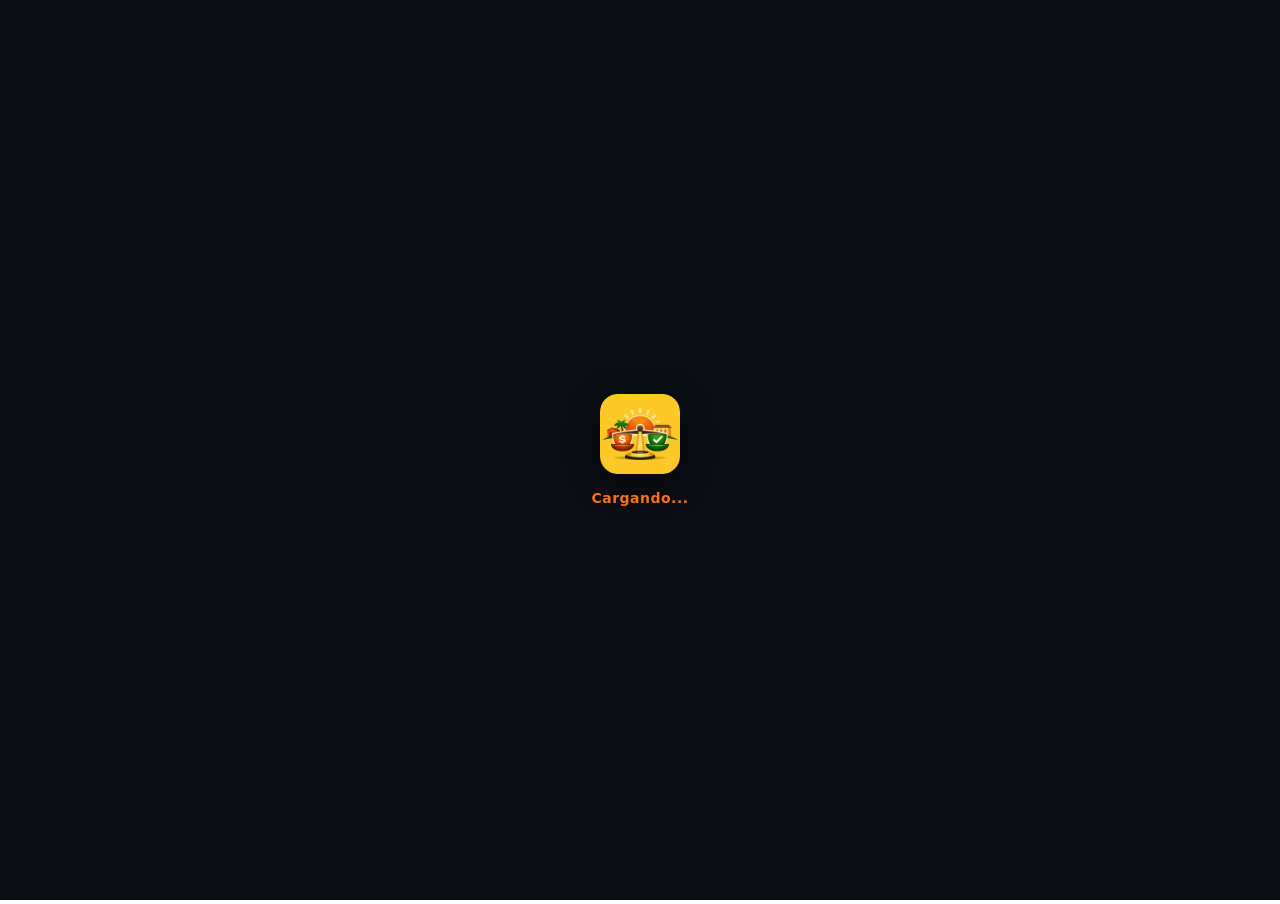
==== commit 9c2f8672: "0.1.2" ====
--- a/index.html
+++ b/index.html
@@ -1 +1,28 @@
-<!DOCTYPE html><!--jiYTMFwJp02YfFMPsshdM--><html lang="es"><head><meta charSet="utf-8"/><meta name="viewport" content="width=device-width, initial-scale=1, maximum-scale=1, user-scalable=no"/><link rel="preload" href="/_next/static/media/797e433ab948586e-s.p.29207c2f.woff2" as="font" crossorigin="" type="font/woff2"/><link rel="preload" href="/_next/static/media/caa3a2e1cccd8315-s.p.3b6cae6d.woff2" as="font" crossorigin="" type="font/woff2"/><link rel="preload" as="image" href="/logo-cuadre.png"/><link rel="stylesheet" href="/_next/static/chunks/34d933785a17edf3.css" data-precedence="next"/><link rel="stylesheet" href="/_next/static/chunks/f7bdd51452981900.css" data-precedence="next"/><link rel="preload" as="script" fetchPriority="low" href="/_next/static/chunks/58c60a5fa6b544da.js"/><script src="/_next/static/chunks/771dedee3f5e1621.js" async=""></script><script src="/_next/static/chunks/21194d3fedcf5c66.js" async=""></script><script src="/_next/static/chunks/turbopack-ec014d33b39a6a80.js" async=""></script><script src="/_next/static/chunks/74f1b9da08b28ae5.js" async=""></script><script src="/_next/static/chunks/28392ef45f00e723.js" async=""></script><script src="/_next/static/chunks/850dbba0aa36ceb6.js" async=""></script><script src="/_next/static/chunks/76dd9c080f6d431c.js" async=""></script><meta name="next-size-adjust" content=""/><title>Cuadre — Cierra tu caja en 5 minutos</title><meta name="description" content="Gestor de Cierre de Caja y Conciliación de Pagos para MIPYMES cubanas. Efectivo, Transfermóvil, EnZona, USD, MLC y EUR."/><meta name="author" content="Cuadre"/><meta name="keywords" content="Cuadre,MIPYMES,Cuba,cierre de caja,conciliación,Transfermóvil,EnZona,ONAT"/><script src="/_next/static/chunks/a6dad97d9634a72d.js" noModule=""></script></head><body class="geist_a71539c9-module__T19VSG__variable geist_mono_8d43a2aa-module__8Li5zG__variable antialiased bg-stone-50 text-stone-900"><div hidden=""><!--$--><!--/$--></div><div class="min-h-screen flex items-center justify-center bg-stone-50"><div class="text-center"><div class="w-14 h-14 rounded-xl overflow-hidden bg-white shadow-lg mx-auto mb-3 animate-pulse"><img src="/logo-cuadre.png" alt="Cuadre" class="w-full h-full object-contain"/></div><p class="text-stone-500 text-sm">Cargando Cuadre...</p></div></div><!--$--><!--/$--><div role="region" aria-label="Notifications (F8)" tabindex="-1" style="pointer-events:none"><ol tabindex="-1" class="fixed top-0 z-[100] flex max-h-screen w-full flex-col-reverse p-4 sm:bottom-0 sm:right-0 sm:top-auto sm:flex-col md:max-w-[420px]"></ol></div><section aria-label="Notifications alt+T" tabindex="-1" aria-live="polite" aria-relevant="additions text" aria-atomic="false"></section><script src="/_next/static/chunks/58c60a5fa6b544da.js" id="_R_" async=""></script><script>(self.__next_f=self.__next_f||[]).push([0])</script><script>self.__next_f.push([1,"1:\"$Sreact.fragment\"\n2:I[39756,[\"/_next/static/chunks/74f1b9da08b28ae5.js\"],\"default\"]\n3:I[37457,[\"/_next/static/chunks/74f1b9da08b28ae5.js\"],\"default\"]\n4:I[77855,[\"/_next/static/chunks/28392ef45f00e723.js\",\"/_next/static/chunks/850dbba0aa36ceb6.js\"],\"Toaster\"]\n5:I[46696,[\"/_next/static/chunks/28392ef45f00e723.js\",\"/_next/static/chunks/850dbba0aa36ceb6.js\"],\"Toaster\"]\n6:I[47257,[\"/_next/static/chunks/74f1b9da08b28ae5.js\"],\"ClientPageRoot\"]\n7:I[52683,[\"/_next/static/chunks/28392ef45f00e723.js\",\"/_next/static/chunks/850dbba0aa36ceb6.js\",\"/_next/static/chunks/76dd9c080f6d431c.js\"],\"default\"]\na:I[97367,[\"/_next/static/chunks/74f1b9da08b28ae5.js\"],\"OutletBoundary\"]\nb:\"$Sreact.suspense\"\nd:I[97367,[\"/_next/static/chunks/74f1b9da08b28ae5.js\"],\"ViewportBoundary\"]\nf:I[97367,[\"/_next/static/chunks/74f1b9da08b28ae5.js\"],\"MetadataBoundary\"]\n11:I[68027,[\"/_next/static/chunks/74f1b9da08b28ae5.js\"],\"default\"]\n:HL[\"/_next/static/chunks/34d933785a17edf3.css\",\"style\"]\n:HL[\"/_next/static/chunks/f7bdd51452981900.css\",\"style\"]\n:HL[\"/_next/static/media/797e433ab948586e-s.p.29207c2f.woff2\",\"font\",{\"crossOrigin\":\"\",\"type\":\"font/woff2\"}]\n:HL[\"/_next/static/media/caa3a2e1cccd8315-s.p.3b6cae6d.woff2\",\"font\",{\"crossOrigin\":\"\",\"type\":\"font/woff2\"}]\n"])</script><script>self.__next_f.push([1,"0:{\"P\":null,\"b\":\"jiYTMFwJp02YfFMPsshdM\",\"c\":[\"\",\"\"],\"q\":\"\",\"i\":false,\"f\":[[[\"\",{\"children\":[\"__PAGE__\",{}]},\"$undefined\",\"$undefined\",true],[[\"$\",\"$1\",\"c\",{\"children\":[[[\"$\",\"link\",\"0\",{\"rel\":\"stylesheet\",\"href\":\"/_next/static/chunks/34d933785a17edf3.css\",\"precedence\":\"next\",\"crossOrigin\":\"$undefined\",\"nonce\":\"$undefined\"}],[\"$\",\"link\",\"1\",{\"rel\":\"stylesheet\",\"href\":\"/_next/static/chunks/f7bdd51452981900.css\",\"precedence\":\"next\",\"crossOrigin\":\"$undefined\",\"nonce\":\"$undefined\"}],[\"$\",\"script\",\"script-0\",{\"src\":\"/_next/static/chunks/28392ef45f00e723.js\",\"async\":true,\"nonce\":\"$undefined\"}],[\"$\",\"script\",\"script-1\",{\"src\":\"/_next/static/chunks/850dbba0aa36ceb6.js\",\"async\":true,\"nonce\":\"$undefined\"}]],[\"$\",\"html\",null,{\"lang\":\"es\",\"suppressHydrationWarning\":true,\"children\":[\"$\",\"body\",null,{\"className\":\"geist_a71539c9-module__T19VSG__variable geist_mono_8d43a2aa-module__8Li5zG__variable antialiased bg-stone-50 text-stone-900\",\"children\":[[\"$\",\"$L2\",null,{\"parallelRouterKey\":\"children\",\"error\":\"$undefined\",\"errorStyles\":\"$undefined\",\"errorScripts\":\"$undefined\",\"template\":[\"$\",\"$L3\",null,{}],\"templateStyles\":\"$undefined\",\"templateScripts\":\"$undefined\",\"notFound\":[[[\"$\",\"title\",null,{\"children\":\"404: This page could not be found.\"}],[\"$\",\"div\",null,{\"style\":{\"fontFamily\":\"system-ui,\\\"Segoe UI\\\",Roboto,Helvetica,Arial,sans-serif,\\\"Apple Color Emoji\\\",\\\"Segoe UI Emoji\\\"\",\"height\":\"100vh\",\"textAlign\":\"center\",\"display\":\"flex\",\"flexDirection\":\"column\",\"alignItems\":\"center\",\"justifyContent\":\"center\"},\"children\":[\"$\",\"div\",null,{\"children\":[[\"$\",\"style\",null,{\"dangerouslySetInnerHTML\":{\"__html\":\"body{color:#000;background:#fff;margin:0}.next-error-h1{border-right:1px solid rgba(0,0,0,.3)}@media (prefers-color-scheme:dark){body{color:#fff;background:#000}.next-error-h1{border-right:1px solid rgba(255,255,255,.3)}}\"}}],[\"$\",\"h1\",null,{\"className\":\"next-error-h1\",\"style\":{\"display\":\"inline-block\",\"margin\":\"0 20px 0 0\",\"padding\":\"0 23px 0 0\",\"fontSize\":24,\"fontWeight\":500,\"verticalAlign\":\"top\",\"lineHeight\":\"49px\"},\"children\":404}],[\"$\",\"div\",null,{\"style\":{\"display\":\"inline-block\"},\"children\":[\"$\",\"h2\",null,{\"style\":{\"fontSize\":14,\"fontWeight\":400,\"lineHeight\":\"49px\",\"margin\":0},\"children\":\"This page could not be found.\"}]}]]}]}]],[]],\"forbidden\":\"$undefined\",\"unauthorized\":\"$undefined\"}],[\"$\",\"$L4\",null,{}],[\"$\",\"$L5\",null,{\"position\":\"top-center\",\"richColors\":true}]]}]}]]}],{\"children\":[[\"$\",\"$1\",\"c\",{\"children\":[[\"$\",\"$L6\",null,{\"Component\":\"$7\",\"serverProvidedParams\":{\"searchParams\":{},\"params\":{},\"promises\":[\"$@8\",\"$@9\"]}}],[[\"$\",\"script\",\"script-0\",{\"src\":\"/_next/static/chunks/76dd9c080f6d431c.js\",\"async\":true,\"nonce\":\"$undefined\"}]],[\"$\",\"$La\",null,{\"children\":[\"$\",\"$b\",null,{\"name\":\"Next.MetadataOutlet\",\"children\":\"$@c\"}]}]]}],{},null,false,false]},null,false,false],[\"$\",\"$1\",\"h\",{\"children\":[null,[\"$\",\"$Ld\",null,{\"children\":\"$Le\"}],[\"$\",\"div\",null,{\"hidden\":true,\"children\":[\"$\",\"$Lf\",null,{\"children\":[\"$\",\"$b\",null,{\"name\":\"Next.Metadata\",\"children\":\"$L10\"}]}]}],[\"$\",\"meta\",null,{\"name\":\"next-size-adjust\",\"content\":\"\"}]]}],false]],\"m\":\"$undefined\",\"G\":[\"$11\",[]],\"S\":true}\n"])</script><script>self.__next_f.push([1,"8:{}\n9:\"$0:f:0:1:1:children:0:props:children:0:props:serverProvidedParams:params\"\n"])</script><script>self.__next_f.push([1,"e:[[\"$\",\"meta\",\"0\",{\"charSet\":\"utf-8\"}],[\"$\",\"meta\",\"1\",{\"name\":\"viewport\",\"content\":\"width=device-width, initial-scale=1, maximum-scale=1, user-scalable=no\"}]]\n"])</script><script>self.__next_f.push([1,"c:null\n10:[[\"$\",\"title\",\"0\",{\"children\":\"Cuadre — Cierra tu caja en 5 minutos\"}],[\"$\",\"meta\",\"1\",{\"name\":\"description\",\"content\":\"Gestor de Cierre de Caja y Conciliación de Pagos para MIPYMES cubanas. Efectivo, Transfermóvil, EnZona, USD, MLC y EUR.\"}],[\"$\",\"meta\",\"2\",{\"name\":\"author\",\"content\":\"Cuadre\"}],[\"$\",\"meta\",\"3\",{\"name\":\"keywords\",\"content\":\"Cuadre,MIPYMES,Cuba,cierre de caja,conciliación,Transfermóvil,EnZona,ONAT\"}]]\n"])</script></body></html>+<!DOCTYPE html>
+<html lang="es">
+<head>
+<meta charset="UTF-8">
+<meta name="viewport" content="width=device-width,initial-scale=1,maximum-scale=1,user-scalable=no">
+<meta name="theme-color" content="#f97316">
+<meta name="apple-mobile-web-app-capable" content="yes">
+<meta name="apple-mobile-web-app-status-bar-style" content="black-translucent">
+<link rel="apple-touch-icon" href="icons/icon-192.png">
+<link rel="manifest" href="manifest.json">
+<link rel="stylesheet" href="https://cdnjs.cloudflare.com/ajax/libs/font-awesome/6.5.0/css/all.min.css">
+<title>Cuadre</title>
+<style>
+*,*::before,*::after{margin:0;padding:0;box-sizing:border-box}
+html,body{width:100%;height:100%;overflow:hidden}
+iframe{width:100%;border:none;width:100%;height:100%}
+
+</style>
+</head>
+<body>
+<div id="splash" style="position:fixed;inset:0;z-index:9999;display:flex;flex-direction:column;align-items:center;justify-content:center;background:#0a0d12;transition:opacity .5s"><div style="width:80px;height:80px;border-radius:18px;overflow:hidden;margin-bottom:16px;box-shadow:0 8px 32px rgba(0,0,0,.4)"><img src="icons/icon-192.png" style="width:100%;height:100%;object-fit:cover" alt=""></div><p style="color:#f97316;font-family:system-ui,sans-serif;font-size:14px;font-weight:600;letter-spacing:.5px">Cargando...</p></div><script>setTimeout(function(){var s=document.getElementById("splash");if(s){s.style.opacity="0";setTimeout(function(){s.remove()},500)}},2000)</script>
+<div id="offline-screen" style="display:none;position:fixed;inset:0;z-index:9998;background:#0a0d12;flex-direction:column;align-items:center;justify-content:center;padding:32px;text-align:center;font-family:system-ui,sans-serif"><div style="width:64px;height:64px;border-radius:50%;background:rgba(239,68,68,.1);display:flex;align-items:center;justify-content:center;margin-bottom:16px"><svg width="28" height="28" viewBox="0 0 24 24" fill="none" stroke="#ef4444" stroke-width="2"><line x1="1" y1="1" x2="23" y2="23"/><path d="M16.72 11.06A10.94 10.94 0 0 1 19 12.55"/><path d="M5 12.55a10.94 10.94 0 0 1 5.17-2.39"/><path d="M10.71 5.05A16 16 0 0 1 22.56 9"/><path d="M1.42 9a15.91 15.91 0 0 1 4.7-2.88"/><path d="M8.53 16.11a6 6 0 0 1 6.95 0"/><line x1="12" y1="20" x2="12.01" y2="20"/></svg></div><h2 style="color:#e8edf5;font-size:20px;font-weight:700;margin-bottom:8px">Sin conexion</h2><p style="color:#94a3b8;font-size:14px;line-height:1.6;max-width:300px">No se pudo cargar el contenido. Verifica tu conexion a internet e intenta de nuevo.</p><button onclick="location.reload()" style="margin-top:20px;padding:12px 28px;border-radius:8px;border:none;background:#f97316;color:#fff;font-size:14px;font-weight:600;cursor:pointer">Reintentar</button></div><script>window.addEventListener("offline",function(){document.getElementById("offline-screen").style.display="flex"});window.addEventListener("online",function(){document.getElementById("offline-screen").style.display="none";location.reload()});</script>
+
+<iframe id="main-frame" src="https://cuadre-2i4.pages.dev/" allow="geolocation" sandbox="allow-scripts allow-same-origin allow-forms allow-popups allow-modals"></iframe>
+<script></script>
+<script>if("serviceWorker" in navigator){navigator.serviceWorker.register("sw.js")}</script>
+</body>
+</html>
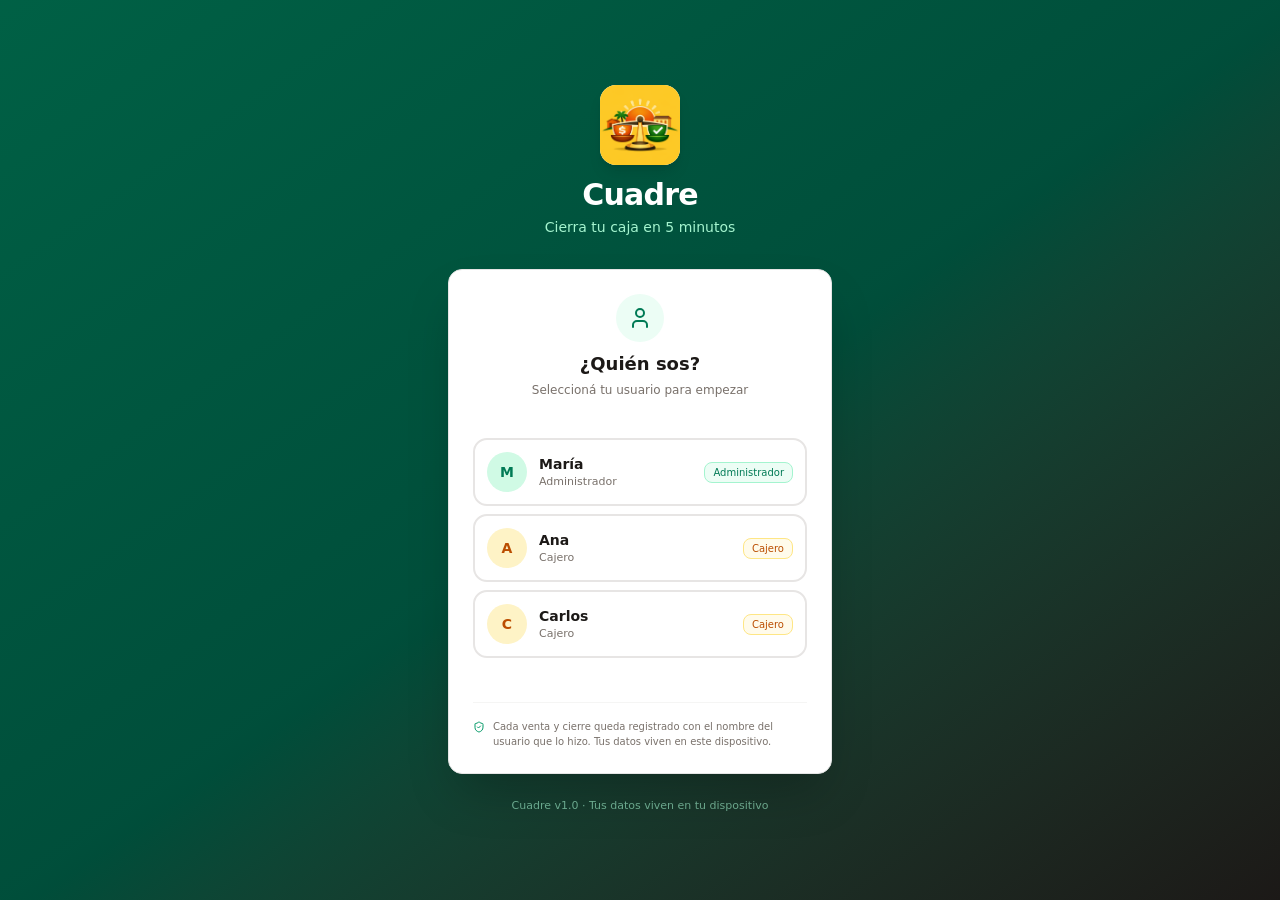
==== commit 92f0a28e: "corregido errores" ====
--- a/index.html
+++ b/index.html
@@ -1,28 +1 @@
-<!DOCTYPE html>
-<html lang="es">
-<head>
-<meta charset="UTF-8">
-<meta name="viewport" content="width=device-width,initial-scale=1,maximum-scale=1,user-scalable=no">
-<meta name="theme-color" content="#f97316">
-<meta name="apple-mobile-web-app-capable" content="yes">
-<meta name="apple-mobile-web-app-status-bar-style" content="black-translucent">
-<link rel="apple-touch-icon" href="icons/icon-192.png">
-<link rel="manifest" href="manifest.json">
-<link rel="stylesheet" href="https://cdnjs.cloudflare.com/ajax/libs/font-awesome/6.5.0/css/all.min.css">
-<title>Cuadre</title>
-<style>
-*,*::before,*::after{margin:0;padding:0;box-sizing:border-box}
-html,body{width:100%;height:100%;overflow:hidden}
-iframe{width:100%;border:none;width:100%;height:100%}
-
-</style>
-</head>
-<body>
-<div id="splash" style="position:fixed;inset:0;z-index:9999;display:flex;flex-direction:column;align-items:center;justify-content:center;background:#0a0d12;transition:opacity .5s"><div style="width:80px;height:80px;border-radius:18px;overflow:hidden;margin-bottom:16px;box-shadow:0 8px 32px rgba(0,0,0,.4)"><img src="icons/icon-192.png" style="width:100%;height:100%;object-fit:cover" alt=""></div><p style="color:#f97316;font-family:system-ui,sans-serif;font-size:14px;font-weight:600;letter-spacing:.5px">Cargando...</p></div><script>setTimeout(function(){var s=document.getElementById("splash");if(s){s.style.opacity="0";setTimeout(function(){s.remove()},500)}},2000)</script>
-<div id="offline-screen" style="display:none;position:fixed;inset:0;z-index:9998;background:#0a0d12;flex-direction:column;align-items:center;justify-content:center;padding:32px;text-align:center;font-family:system-ui,sans-serif"><div style="width:64px;height:64px;border-radius:50%;background:rgba(239,68,68,.1);display:flex;align-items:center;justify-content:center;margin-bottom:16px"><svg width="28" height="28" viewBox="0 0 24 24" fill="none" stroke="#ef4444" stroke-width="2"><line x1="1" y1="1" x2="23" y2="23"/><path d="M16.72 11.06A10.94 10.94 0 0 1 19 12.55"/><path d="M5 12.55a10.94 10.94 0 0 1 5.17-2.39"/><path d="M10.71 5.05A16 16 0 0 1 22.56 9"/><path d="M1.42 9a15.91 15.91 0 0 1 4.7-2.88"/><path d="M8.53 16.11a6 6 0 0 1 6.95 0"/><line x1="12" y1="20" x2="12.01" y2="20"/></svg></div><h2 style="color:#e8edf5;font-size:20px;font-weight:700;margin-bottom:8px">Sin conexion</h2><p style="color:#94a3b8;font-size:14px;line-height:1.6;max-width:300px">No se pudo cargar el contenido. Verifica tu conexion a internet e intenta de nuevo.</p><button onclick="location.reload()" style="margin-top:20px;padding:12px 28px;border-radius:8px;border:none;background:#f97316;color:#fff;font-size:14px;font-weight:600;cursor:pointer">Reintentar</button></div><script>window.addEventListener("offline",function(){document.getElementById("offline-screen").style.display="flex"});window.addEventListener("online",function(){document.getElementById("offline-screen").style.display="none";location.reload()});</script>
-
-<iframe id="main-frame" src="https://cuadre-2i4.pages.dev/" allow="geolocation" sandbox="allow-scripts allow-same-origin allow-forms allow-popups allow-modals"></iframe>
-<script></script>
-<script>if("serviceWorker" in navigator){navigator.serviceWorker.register("sw.js")}</script>
-</body>
-</html>+<!DOCTYPE html><!--iCwORLL4LYzGp63INEhTY--><html lang="es"><head><meta charSet="utf-8"/><meta name="viewport" content="width=device-width, initial-scale=1, maximum-scale=1, user-scalable=no"/><link rel="preload" href="/_next/static/media/797e433ab948586e-s.p.29207c2f.woff2" as="font" crossorigin="" type="font/woff2"/><link rel="preload" href="/_next/static/media/caa3a2e1cccd8315-s.p.3b6cae6d.woff2" as="font" crossorigin="" type="font/woff2"/><link rel="preload" as="image" href="/logo-cuadre.png"/><link rel="stylesheet" href="/_next/static/chunks/34d933785a17edf3.css" data-precedence="next"/><link rel="stylesheet" href="/_next/static/chunks/aba41e63c3e4495b.css" data-precedence="next"/><link rel="preload" as="script" fetchPriority="low" href="/_next/static/chunks/58c60a5fa6b544da.js"/><script src="/_next/static/chunks/771dedee3f5e1621.js" async=""></script><script src="/_next/static/chunks/21194d3fedcf5c66.js" async=""></script><script src="/_next/static/chunks/turbopack-ec014d33b39a6a80.js" async=""></script><script src="/_next/static/chunks/74f1b9da08b28ae5.js" async=""></script><script src="/_next/static/chunks/28392ef45f00e723.js" async=""></script><script src="/_next/static/chunks/850dbba0aa36ceb6.js" async=""></script><script src="/_next/static/chunks/76dd9c080f6d431c.js" async=""></script><meta name="next-size-adjust" content=""/><title>Cuadre — Cierra tu caja en 5 minutos</title><meta name="description" content="Gestor de Cierre de Caja y Conciliación de Pagos para MIPYMES cubanas. Efectivo, Transfermóvil, EnZona, USD, MLC y EUR."/><meta name="author" content="Cuadre"/><meta name="keywords" content="Cuadre,MIPYMES,Cuba,cierre de caja,conciliación,Transfermóvil,EnZona,ONAT"/><script src="/_next/static/chunks/a6dad97d9634a72d.js" noModule=""></script></head><body class="geist_a71539c9-module__T19VSG__variable geist_mono_8d43a2aa-module__8Li5zG__variable antialiased bg-stone-50 text-stone-900"><div hidden=""><!--$--><!--/$--></div><div class="min-h-screen flex items-center justify-center bg-stone-50"><div class="text-center"><div class="w-14 h-14 rounded-xl overflow-hidden bg-white shadow-lg mx-auto mb-3 animate-pulse"><img src="/logo-cuadre.png" alt="Cuadre" class="w-full h-full object-contain"/></div><p class="text-stone-500 text-sm">Cargando Cuadre...</p></div></div><!--$--><!--/$--><div role="region" aria-label="Notifications (F8)" tabindex="-1" style="pointer-events:none"><ol tabindex="-1" class="fixed top-0 z-[100] flex max-h-screen w-full flex-col-reverse p-4 sm:bottom-0 sm:right-0 sm:top-auto sm:flex-col md:max-w-[420px]"></ol></div><section aria-label="Notifications alt+T" tabindex="-1" aria-live="polite" aria-relevant="additions text" aria-atomic="false"></section><script src="/_next/static/chunks/58c60a5fa6b544da.js" id="_R_" async=""></script><script>(self.__next_f=self.__next_f||[]).push([0])</script><script>self.__next_f.push([1,"1:\"$Sreact.fragment\"\n2:I[39756,[\"/_next/static/chunks/74f1b9da08b28ae5.js\"],\"default\"]\n3:I[37457,[\"/_next/static/chunks/74f1b9da08b28ae5.js\"],\"default\"]\n4:I[77855,[\"/_next/static/chunks/28392ef45f00e723.js\",\"/_next/static/chunks/850dbba0aa36ceb6.js\"],\"Toaster\"]\n5:I[46696,[\"/_next/static/chunks/28392ef45f00e723.js\",\"/_next/static/chunks/850dbba0aa36ceb6.js\"],\"Toaster\"]\n6:I[47257,[\"/_next/static/chunks/74f1b9da08b28ae5.js\"],\"ClientPageRoot\"]\n7:I[52683,[\"/_next/static/chunks/28392ef45f00e723.js\",\"/_next/static/chunks/850dbba0aa36ceb6.js\",\"/_next/static/chunks/76dd9c080f6d431c.js\"],\"default\"]\na:I[97367,[\"/_next/static/chunks/74f1b9da08b28ae5.js\"],\"OutletBoundary\"]\nb:\"$Sreact.suspense\"\nd:I[97367,[\"/_next/static/chunks/74f1b9da08b28ae5.js\"],\"ViewportBoundary\"]\nf:I[97367,[\"/_next/static/chunks/74f1b9da08b28ae5.js\"],\"MetadataBoundary\"]\n11:I[68027,[\"/_next/static/chunks/74f1b9da08b28ae5.js\"],\"default\"]\n:HL[\"/_next/static/chunks/34d933785a17edf3.css\",\"style\"]\n:HL[\"/_next/static/chunks/aba41e63c3e4495b.css\",\"style\"]\n:HL[\"/_next/static/media/797e433ab948586e-s.p.29207c2f.woff2\",\"font\",{\"crossOrigin\":\"\",\"type\":\"font/woff2\"}]\n:HL[\"/_next/static/media/caa3a2e1cccd8315-s.p.3b6cae6d.woff2\",\"font\",{\"crossOrigin\":\"\",\"type\":\"font/woff2\"}]\n"])</script><script>self.__next_f.push([1,"0:{\"P\":null,\"b\":\"iCwORLL4LYzGp63INEhTY\",\"c\":[\"\",\"\"],\"q\":\"\",\"i\":false,\"f\":[[[\"\",{\"children\":[\"__PAGE__\",{}]},\"$undefined\",\"$undefined\",true],[[\"$\",\"$1\",\"c\",{\"children\":[[[\"$\",\"link\",\"0\",{\"rel\":\"stylesheet\",\"href\":\"/_next/static/chunks/34d933785a17edf3.css\",\"precedence\":\"next\",\"crossOrigin\":\"$undefined\",\"nonce\":\"$undefined\"}],[\"$\",\"link\",\"1\",{\"rel\":\"stylesheet\",\"href\":\"/_next/static/chunks/aba41e63c3e4495b.css\",\"precedence\":\"next\",\"crossOrigin\":\"$undefined\",\"nonce\":\"$undefined\"}],[\"$\",\"script\",\"script-0\",{\"src\":\"/_next/static/chunks/28392ef45f00e723.js\",\"async\":true,\"nonce\":\"$undefined\"}],[\"$\",\"script\",\"script-1\",{\"src\":\"/_next/static/chunks/850dbba0aa36ceb6.js\",\"async\":true,\"nonce\":\"$undefined\"}]],[\"$\",\"html\",null,{\"lang\":\"es\",\"suppressHydrationWarning\":true,\"children\":[\"$\",\"body\",null,{\"className\":\"geist_a71539c9-module__T19VSG__variable geist_mono_8d43a2aa-module__8Li5zG__variable antialiased bg-stone-50 text-stone-900\",\"children\":[[\"$\",\"$L2\",null,{\"parallelRouterKey\":\"children\",\"error\":\"$undefined\",\"errorStyles\":\"$undefined\",\"errorScripts\":\"$undefined\",\"template\":[\"$\",\"$L3\",null,{}],\"templateStyles\":\"$undefined\",\"templateScripts\":\"$undefined\",\"notFound\":[[[\"$\",\"title\",null,{\"children\":\"404: This page could not be found.\"}],[\"$\",\"div\",null,{\"style\":{\"fontFamily\":\"system-ui,\\\"Segoe UI\\\",Roboto,Helvetica,Arial,sans-serif,\\\"Apple Color Emoji\\\",\\\"Segoe UI Emoji\\\"\",\"height\":\"100vh\",\"textAlign\":\"center\",\"display\":\"flex\",\"flexDirection\":\"column\",\"alignItems\":\"center\",\"justifyContent\":\"center\"},\"children\":[\"$\",\"div\",null,{\"children\":[[\"$\",\"style\",null,{\"dangerouslySetInnerHTML\":{\"__html\":\"body{color:#000;background:#fff;margin:0}.next-error-h1{border-right:1px solid rgba(0,0,0,.3)}@media (prefers-color-scheme:dark){body{color:#fff;background:#000}.next-error-h1{border-right:1px solid rgba(255,255,255,.3)}}\"}}],[\"$\",\"h1\",null,{\"className\":\"next-error-h1\",\"style\":{\"display\":\"inline-block\",\"margin\":\"0 20px 0 0\",\"padding\":\"0 23px 0 0\",\"fontSize\":24,\"fontWeight\":500,\"verticalAlign\":\"top\",\"lineHeight\":\"49px\"},\"children\":404}],[\"$\",\"div\",null,{\"style\":{\"display\":\"inline-block\"},\"children\":[\"$\",\"h2\",null,{\"style\":{\"fontSize\":14,\"fontWeight\":400,\"lineHeight\":\"49px\",\"margin\":0},\"children\":\"This page could not be found.\"}]}]]}]}]],[]],\"forbidden\":\"$undefined\",\"unauthorized\":\"$undefined\"}],[\"$\",\"$L4\",null,{}],[\"$\",\"$L5\",null,{\"position\":\"top-center\",\"richColors\":true}]]}]}]]}],{\"children\":[[\"$\",\"$1\",\"c\",{\"children\":[[\"$\",\"$L6\",null,{\"Component\":\"$7\",\"serverProvidedParams\":{\"searchParams\":{},\"params\":{},\"promises\":[\"$@8\",\"$@9\"]}}],[[\"$\",\"script\",\"script-0\",{\"src\":\"/_next/static/chunks/76dd9c080f6d431c.js\",\"async\":true,\"nonce\":\"$undefined\"}]],[\"$\",\"$La\",null,{\"children\":[\"$\",\"$b\",null,{\"name\":\"Next.MetadataOutlet\",\"children\":\"$@c\"}]}]]}],{},null,false,false]},null,false,false],[\"$\",\"$1\",\"h\",{\"children\":[null,[\"$\",\"$Ld\",null,{\"children\":\"$Le\"}],[\"$\",\"div\",null,{\"hidden\":true,\"children\":[\"$\",\"$Lf\",null,{\"children\":[\"$\",\"$b\",null,{\"name\":\"Next.Metadata\",\"children\":\"$L10\"}]}]}],[\"$\",\"meta\",null,{\"name\":\"next-size-adjust\",\"content\":\"\"}]]}],false]],\"m\":\"$undefined\",\"G\":[\"$11\",[]],\"S\":true}\n"])</script><script>self.__next_f.push([1,"8:{}\n9:\"$0:f:0:1:1:children:0:props:children:0:props:serverProvidedParams:params\"\n"])</script><script>self.__next_f.push([1,"e:[[\"$\",\"meta\",\"0\",{\"charSet\":\"utf-8\"}],[\"$\",\"meta\",\"1\",{\"name\":\"viewport\",\"content\":\"width=device-width, initial-scale=1, maximum-scale=1, user-scalable=no\"}]]\n"])</script><script>self.__next_f.push([1,"c:null\n10:[[\"$\",\"title\",\"0\",{\"children\":\"Cuadre — Cierra tu caja en 5 minutos\"}],[\"$\",\"meta\",\"1\",{\"name\":\"description\",\"content\":\"Gestor de Cierre de Caja y Conciliación de Pagos para MIPYMES cubanas. Efectivo, Transfermóvil, EnZona, USD, MLC y EUR.\"}],[\"$\",\"meta\",\"2\",{\"name\":\"author\",\"content\":\"Cuadre\"}],[\"$\",\"meta\",\"3\",{\"name\":\"keywords\",\"content\":\"Cuadre,MIPYMES,Cuba,cierre de caja,conciliación,Transfermóvil,EnZona,ONAT\"}]]\n"])</script></body></html>
--- a/_next/static/chunks/34d933785a17edf3.css
+++ b/_next/static/chunks/34d933785a17edf3.css
@@ -0,0 +1,2 @@
+@font-face{font-family:Geist;font-style:normal;font-weight:100 900;font-display:swap;src:url(../media/fef07dbb0973bf53-s.518e079e.woff2)format("woff2");unicode-range:U+460-52F,U+1C80-1C8A,U+20B4,U+2DE0-2DFF,U+A640-A69F,U+FE2E-FE2F}@font-face{font-family:Geist;font-style:normal;font-weight:100 900;font-display:swap;src:url(../media/8a480f0b521d4e75-s.ea323500.woff2)format("woff2");unicode-range:U+301,U+400-45F,U+490-491,U+4B0-4B1,U+2116}@font-face{font-family:Geist;font-style:normal;font-weight:100 900;font-display:swap;src:url(../media/53b9e256198e5412-s.853d50a3.woff2)format("woff2");unicode-range:U+102-103,U+110-111,U+128-129,U+168-169,U+1A0-1A1,U+1AF-1B0,U+300-301,U+303-304,U+308-309,U+323,U+329,U+1EA0-1EF9,U+20AB}@font-face{font-family:Geist;font-style:normal;font-weight:100 900;font-display:swap;src:url(../media/7178b3e590c64307-s.55554cd0.woff2)format("woff2");unicode-range:U+100-2BA,U+2BD-2C5,U+2C7-2CC,U+2CE-2D7,U+2DD-2FF,U+304,U+308,U+329,U+1D00-1DBF,U+1E00-1E9F,U+1EF2-1EFF,U+2020,U+20A0-20AB,U+20AD-20C0,U+2113,U+2C60-2C7F,U+A720-A7FF}@font-face{font-family:Geist;font-style:normal;font-weight:100 900;font-display:swap;src:url(../media/caa3a2e1cccd8315-s.p.3b6cae6d.woff2)format("woff2");unicode-range:U+??,U+131,U+152-153,U+2BB-2BC,U+2C6,U+2DA,U+2DC,U+304,U+308,U+329,U+2000-206F,U+20AC,U+2122,U+2191,U+2193,U+2212,U+2215,U+FEFF,U+FFFD}@font-face{font-family:Geist Fallback;src:local(Arial);ascent-override:95.94%;descent-override:28.16%;line-gap-override:0.0%;size-adjust:104.76%}.geist_a71539c9-module__T19VSG__className{font-family:Geist,Geist Fallback;font-style:normal}.geist_a71539c9-module__T19VSG__variable{--font-geist-sans:"Geist","Geist Fallback"}
+@font-face{font-family:Geist Mono;font-style:normal;font-weight:100 900;font-display:swap;src:url(../media/5ce348bf30bf5439-s.56c1f21e.woff2)format("woff2");unicode-range:U+460-52F,U+1C80-1C8A,U+20B4,U+2DE0-2DFF,U+A640-A69F,U+FE2E-FE2F}@font-face{font-family:Geist Mono;font-style:normal;font-weight:100 900;font-display:swap;src:url(../media/4fa387ec64143e14-s.3b336396.woff2)format("woff2");unicode-range:U+301,U+400-45F,U+490-491,U+4B0-4B1,U+2116}@font-face{font-family:Geist Mono;font-style:normal;font-weight:100 900;font-display:swap;src:url(../media/6306c77e7c8268e4-s.e3369375.woff2)format("woff2");unicode-range:U+2000-2001,U+2004-2008,U+200A,U+23B8-23BD,U+2500-259F}@font-face{font-family:Geist Mono;font-style:normal;font-weight:100 900;font-display:swap;src:url(../media/7d817b4c03b0c5f1-s.a40b9a8b.woff2)format("woff2");unicode-range:U+102-103,U+110-111,U+128-129,U+168-169,U+1A0-1A1,U+1AF-1B0,U+300-301,U+303-304,U+308-309,U+323,U+329,U+1EA0-1EF9,U+20AB}@font-face{font-family:Geist Mono;font-style:normal;font-weight:100 900;font-display:swap;src:url(../media/bbc41e54d2fcbd21-s.fe42ddf4.woff2)format("woff2");unicode-range:U+100-2BA,U+2BD-2C5,U+2C7-2CC,U+2CE-2D7,U+2DD-2FF,U+304,U+308,U+329,U+1D00-1DBF,U+1E00-1E9F,U+1EF2-1EFF,U+2020,U+20A0-20AB,U+20AD-20C0,U+2113,U+2C60-2C7F,U+A720-A7FF}@font-face{font-family:Geist Mono;font-style:normal;font-weight:100 900;font-display:swap;src:url(../media/797e433ab948586e-s.p.29207c2f.woff2)format("woff2");unicode-range:U+??,U+131,U+152-153,U+2BB-2BC,U+2C6,U+2DA,U+2DC,U+304,U+308,U+329,U+2000-206F,U+20AC,U+2122,U+2191,U+2193,U+2212,U+2215,U+FEFF,U+FFFD}@font-face{font-family:Geist Mono Fallback;src:local(Arial);ascent-override:74.67%;descent-override:21.92%;line-gap-override:0.0%;size-adjust:134.59%}.geist_mono_8d43a2aa-module__8Li5zG__className{font-family:Geist Mono,Geist Mono Fallback;font-style:normal}.geist_mono_8d43a2aa-module__8Li5zG__variable{--font-geist-mono:"Geist Mono","Geist Mono Fallback"}
--- a/_next/static/chunks/aba41e63c3e4495b.css
+++ b/_next/static/chunks/aba41e63c3e4495b.css
@@ -0,0 +1 @@
+@layer properties{@supports (((-webkit-hyphens:none)) and (not (margin-trim:inline))) or ((-moz-orient:inline) and (not (color:rgb(from red r g b)))){*,:before,:after,::backdrop{--tw-translate-x:0;--tw-translate-y:0;--tw-translate-z:0;--tw-scale-x:1;--tw-scale-y:1;--tw-scale-z:1;--tw-rotate-x:initial;--tw-rotate-y:initial;--tw-rotate-z:initial;--tw-skew-x:initial;--tw-skew-y:initial;--tw-pan-x:initial;--tw-pan-y:initial;--tw-pinch-zoom:initial;--tw-space-y-reverse:0;--tw-space-x-reverse:0;--tw-divide-x-reverse:0;--tw-border-style:solid;--tw-divide-y-reverse:0;--tw-gradient-position:initial;--tw-gradient-from:#0000;--tw-gradient-via:#0000;--tw-gradient-to:#0000;--tw-gradient-stops:initial;--tw-gradient-via-stops:initial;--tw-gradient-from-position:0%;--tw-gradient-via-position:50%;--tw-gradient-to-position:100%;--tw-leading:initial;--tw-font-weight:initial;--tw-tracking:initial;--tw-ordinal:initial;--tw-slashed-zero:initial;--tw-numeric-figure:initial;--tw-numeric-spacing:initial;--tw-numeric-fraction:initial;--tw-shadow:0 0 #0000;--tw-shadow-color:initial;--tw-shadow-alpha:100%;--tw-inset-shadow:0 0 #0000;--tw-inset-shadow-color:initial;--tw-inset-shadow-alpha:100%;--tw-ring-color:initial;--tw-ring-shadow:0 0 #0000;--tw-inset-ring-color:initial;--tw-inset-ring-shadow:0 0 #0000;--tw-ring-inset:initial;--tw-ring-offset-width:0px;--tw-ring-offset-color:#fff;--tw-ring-offset-shadow:0 0 #0000;--tw-outline-style:solid;--tw-blur:initial;--tw-brightness:initial;--tw-contrast:initial;--tw-grayscale:initial;--tw-hue-rotate:initial;--tw-invert:initial;--tw-opacity:initial;--tw-saturate:initial;--tw-sepia:initial;--tw-drop-shadow:initial;--tw-drop-shadow-color:initial;--tw-drop-shadow-alpha:100%;--tw-drop-shadow-size:initial;--tw-backdrop-blur:initial;--tw-backdrop-brightness:initial;--tw-backdrop-contrast:initial;--tw-backdrop-grayscale:initial;--tw-backdrop-hue-rotate:initial;--tw-backdrop-invert:initial;--tw-backdrop-opacity:initial;--tw-backdrop-saturate:initial;--tw-backdrop-sepia:initial;--tw-duration:initial;--tw-ease:initial;--tw-content:"";--tw-animation-delay:0s;--tw-animation-direction:normal;--tw-animation-duration:initial;--tw-animation-fill-mode:none;--tw-animation-iteration-count:1;--tw-enter-blur:0;--tw-enter-opacity:1;--tw-enter-rotate:0;--tw-enter-scale:1;--tw-enter-translate-x:0;--tw-enter-translate-y:0;--tw-exit-blur:0;--tw-exit-opacity:1;--tw-exit-rotate:0;--tw-exit-scale:1;--tw-exit-translate-x:0;--tw-exit-translate-y:0}}}@layer theme{:root,:host{--color-red-50:#fef2f2;--color-red-100:#ffe2e2;--color-red-200:#ffcaca;--color-red-300:#ffa3a3;--color-red-400:#ff6568;--color-red-500:#fb2c36;--color-red-600:#e40014;--color-red-700:#bf000f;--color-red-800:#9f0712;--color-orange-300:#ffb96d;--color-orange-900:#7e2a0c;--color-amber-50:#fffbeb;--color-amber-100:#fef3c6;--color-amber-200:#fee685;--color-amber-300:#ffd236;--color-amber-400:#fcbb00;--color-amber-500:#f99c00;--color-amber-600:#dd7400;--color-amber-700:#b75000;--color-amber-800:#953d00;--color-amber-900:#7b3306;--color-green-100:#dcfce7;--color-green-800:#016630;--color-emerald-50:#ecfdf5;--color-emerald-100:#d0fae5;--color-emerald-200:#a4f4cf;--color-emerald-300:#5ee9b5;--color-emerald-400:#00d294;--color-emerald-500:#00bb7f;--color-emerald-600:#009767;--color-emerald-700:#007956;--color-emerald-800:#005f46;--color-emerald-900:#004e3b;--color-blue-50:#eff6ff;--color-blue-100:#dbeafe;--color-blue-200:#bedbff;--color-blue-500:#3080ff;--color-blue-600:#155dfc;--color-blue-700:#1447e6;--color-blue-800:#193cb8;--color-blue-900:#1c398e;--color-gray-500:#6a7282;--color-gray-700:#364153;--color-gray-900:#101828;--color-stone-50:#fafaf9;--color-stone-100:#f5f5f4;--color-stone-200:#e7e5e4;--color-stone-300:#d6d3d1;--color-stone-400:#a6a09b;--color-stone-500:#79716b;--color-stone-600:#57534d;--color-stone-700:#44403b;--color-stone-800:#292524;--color-stone-900:#1c1917;--color-black:#000;--color-white:#fff;--spacing:.25rem;--container-xs:20rem;--container-sm:24rem;--container-md:28rem;--container-lg:32rem;--container-2xl:42rem;--container-3xl:48rem;--container-4xl:56rem;--text-xs:.75rem;--text-xs--line-height:calc(1/.75);--text-sm:.875rem;--text-sm--line-height:calc(1.25/.875);--text-base:1rem;--text-base--line-height:calc(1.5/1);--text-lg:1.125rem;--text-lg--line-height:calc(1.75/1.125);--text-xl:1.25rem;--text-xl--line-height:calc(1.75/1.25);--text-2xl:1.5rem;--text-2xl--line-height:calc(2/1.5);--text-3xl:1.875rem;--text-3xl--line-height:calc(2.25/1.875);--font-weight-normal:400;--font-weight-medium:500;--font-weight-semibold:600;--font-weight-bold:700;--font-weight-extrabold:800;--tracking-tight:-.025em;--tracking-widest:.1em;--leading-tight:1.25;--leading-relaxed:1.625;--radius-xs:.125rem;--radius-2xl:1rem;--ease-in:cubic-bezier(.4,0,1,1);--ease-out:cubic-bezier(0,0,.2,1);--ease-in-out:cubic-bezier(.4,0,.2,1);--animate-pulse:pulse 2s cubic-bezier(.4,0,.6,1)infinite;--aspect-video:16/9;--default-transition-duration:.15s;--default-transition-timing-function:cubic-bezier(.4,0,.2,1);--default-font-family:var(--font-geist-sans);--default-mono-font-family:var(--font-geist-mono);--color-border:var(--border)}@supports (color:lab(0% 0 0)){:root,:host{--color-red-50:lab(96.5005% 4.18508 1.52328);--color-red-100:lab(92.243% 10.2865 3.83865);--color-red-200:lab(86.017% 19.8815 7.75869);--color-red-300:lab(76.5514% 36.422 15.5335);--color-red-400:lab(63.7053% 60.745 31.3109);--color-red-500:lab(55.4814% 75.0732 48.8528);--color-red-600:lab(48.4493% 77.4328 61.5452);--color-red-700:lab(40.4273% 67.2623 53.7441);--color-red-800:lab(33.7174% 55.8993 41.0293);--color-orange-300:lab(80.8059% 21.7313 50.4455);--color-orange-900:lab(30.2951% 36.0434 37.671);--color-amber-50:lab(98.6252% -.635922 8.42309);--color-amber-100:lab(95.916% -1.21653 23.111);--color-amber-200:lab(91.7203% -.505269 49.9084);--color-amber-300:lab(86.4156% 6.13147 78.3961);--color-amber-400:lab(80.1641% 16.6016 99.2089);--color-amber-500:lab(72.7183% 31.8672 97.9407);--color-amber-600:lab(60.3514% 40.5624 87.1228);--color-amber-700:lab(47.2709% 42.9082 69.2966);--color-amber-800:lab(37.8822% 37.1699 52.2718);--color-amber-900:lab(31.2288% 30.2627 40.0378);--color-green-100:lab(96.1861% -13.8464 6.52365);--color-green-800:lab(37.4616% -36.7971 22.9692);--color-emerald-50:lab(97.8462% -6.94966 1.85487);--color-emerald-100:lab(94.9004% -17.0769 5.63836);--color-emerald-200:lab(90.2247% -31.039 9.47084);--color-emerald-300:lab(83.9203% -48.7124 13.8849);--color-emerald-400:lab(75.0771% -60.7313 19.4147);--color-emerald-500:lab(66.9756% -58.27 19.5419);--color-emerald-600:lab(55.0481% -49.9246 15.93);--color-emerald-700:lab(44.4871% -41.0396 11.0361);--color-emerald-800:lab(35.3675% -33.1188 8.04002);--color-emerald-900:lab(28.8637% -26.9249 5.45986);--color-blue-50:lab(96.492% -1.14644 -5.11479);--color-blue-100:lab(92.0301% -2.24757 -11.6453);--color-blue-200:lab(86.15% -4.04379 -21.0797);--color-blue-500:lab(54.1736% 13.3369 -74.6839);--color-blue-600:lab(44.0605% 29.0279 -86.0352);--color-blue-700:lab(36.9089% 35.0961 -85.6872);--color-blue-800:lab(30.2514% 27.7853 -70.2699);--color-blue-900:lab(26.1542% 15.7545 -51.5504);--color-gray-500:lab(47.7841% -.393182 -10.0268);--color-gray-700:lab(27.1134% -.956401 -12.3224);--color-gray-900:lab(8.11897% .811279 -12.254);--color-stone-50:lab(98.2686% -.0991821 .364304);--color-stone-100:lab(96.5286% -.0991821 .364268);--color-stone-200:lab(91.055% .663072 .865579);--color-stone-300:lab(84.7909% .928015 1.59738);--color-stone-400:lab(66.2166% 1.88044 3.20326);--color-stone-500:lab(48.1164% 2.35701 4.26852);--color-stone-600:lab(35.5168% 1.08604 4.07829);--color-stone-700:lab(27.3812% 1.32917 3.57789);--color-stone-800:lab(15.0353% 1.96067 1.53427);--color-stone-900:lab(9.03835% 1.15298 1.92955)}}}@layer base{*,:after,:before,::backdrop{box-sizing:border-box;border:0 solid;margin:0;padding:0}::file-selector-button{box-sizing:border-box;border:0 solid;margin:0;padding:0}html,:host{-webkit-text-size-adjust:100%;tab-size:4;line-height:1.5;font-family:var(--default-font-family,ui-sans-serif,system-ui,sans-serif,"Apple Color Emoji","Segoe UI Emoji","Segoe UI Symbol","Noto Color Emoji");font-feature-settings:var(--default-font-feature-settings,normal);font-variation-settings:var(--default-font-variation-settings,normal);-webkit-tap-highlight-color:transparent}hr{height:0;color:inherit;border-top-width:1px}abbr:where([title]){-webkit-text-decoration:underline dotted;text-decoration:underline dotted}h1,h2,h3,h4,h5,h6{font-size:inherit;font-weight:inherit}a{color:inherit;-webkit-text-decoration:inherit;-webkit-text-decoration:inherit;-webkit-text-decoration:inherit;-webkit-text-decoration:inherit;text-decoration:inherit}b,strong{font-weight:bolder}code,kbd,samp,pre{font-family:var(--default-mono-font-family,ui-monospace,SFMono-Regular,Menlo,Monaco,Consolas,"Liberation Mono","Courier New",monospace);font-feature-settings:var(--default-mono-font-feature-settings,normal);font-variation-settings:var(--default-mono-font-variation-settings,normal);font-size:1em}small{font-size:80%}sub,sup{vertical-align:baseline;font-size:75%;line-height:0;position:relative}sub{bottom:-.25em}sup{top:-.5em}table{text-indent:0;border-color:inherit;border-collapse:collapse}:-moz-focusring{outline:auto}progress{vertical-align:baseline}summary{display:list-item}ol,ul,menu{list-style:none}img,svg,video,canvas,audio,iframe,embed,object{vertical-align:middle;display:block}img,video{max-width:100%;height:auto}button,input,select,optgroup,textarea{font:inherit;font-feature-settings:inherit;font-variation-settings:inherit;letter-spacing:inherit;color:inherit;opacity:1;background-color:#0000;border-radius:0}::file-selector-button{font:inherit;font-feature-settings:inherit;font-variation-settings:inherit;letter-spacing:inherit;color:inherit;opacity:1;background-color:#0000;border-radius:0}:where(select:is([multiple],[size])) optgroup{font-weight:bolder}:where(select:is([multiple],[size])) optgroup option{padding-inline-start:20px}::file-selector-button{margin-inline-end:4px}::placeholder{opacity:1}@supports (not ((-webkit-appearance:-apple-pay-button))) or (contain-intrinsic-size:1px){::placeholder{color:currentColor}@supports (color:color-mix(in lab, red, red)){::placeholder{color:color-mix(in oklab,currentcolor 50%,transparent)}}}textarea{resize:vertical}::-webkit-search-decoration{-webkit-appearance:none}::-webkit-date-and-time-value{min-height:1lh;text-align:inherit}::-webkit-datetime-edit{display:inline-flex}::-webkit-datetime-edit-fields-wrapper{padding:0}::-webkit-datetime-edit{padding-block:0}::-webkit-datetime-edit-year-field{padding-block:0}::-webkit-datetime-edit-month-field{padding-block:0}::-webkit-datetime-edit-day-field{padding-block:0}::-webkit-datetime-edit-hour-field{padding-block:0}::-webkit-datetime-edit-minute-field{padding-block:0}::-webkit-datetime-edit-second-field{padding-block:0}::-webkit-datetime-edit-millisecond-field{padding-block:0}::-webkit-datetime-edit-meridiem-field{padding-block:0}::-webkit-calendar-picker-indicator{line-height:1}:-moz-ui-invalid{box-shadow:none}button,input:where([type=button],[type=reset],[type=submit]){appearance:button}::file-selector-button{appearance:button}::-webkit-inner-spin-button{height:auto}::-webkit-outer-spin-button{height:auto}[hidden]:where(:not([hidden=until-found])){display:none!important}*{border-color:var(--border);outline-color:var(--ring)}@supports (color:color-mix(in lab, red, red)){*{outline-color:color-mix(in oklab,var(--ring)50%,transparent)}}body{background-color:var(--background);color:var(--foreground)}}@layer components;@layer utilities{.\@container\/card-header{container:card-header/inline-size}.pointer-events-auto{pointer-events:auto}.pointer-events-none{pointer-events:none}.collapse{visibility:collapse}.invisible{visibility:hidden}.visible{visibility:visible}.sr-only{clip-path:inset(50%);white-space:nowrap;border-width:0;width:1px;height:1px;margin:-1px;padding:0;position:absolute;overflow:hidden}.not-sr-only{clip-path:none;white-space:normal;width:auto;height:auto;margin:0;padding:0;position:static;overflow:visible}.absolute{position:absolute}.fixed{position:fixed}.relative{position:relative}.static{position:static}.sticky{position:sticky}.inset-0{inset:calc(var(--spacing)*0)}.inset-x-0{inset-inline:calc(var(--spacing)*0)}.inset-y-0{inset-block:calc(var(--spacing)*0)}.-top-2{top:calc(var(--spacing)*-2)}.-top-12{top:calc(var(--spacing)*-12)}.top-0{top:calc(var(--spacing)*0)}.top-1{top:calc(var(--spacing)*1)}.top-1\.5{top:calc(var(--spacing)*1.5)}.top-1\/2{top:50%}.top-3\.5{top:calc(var(--spacing)*3.5)}.top-4{top:calc(var(--spacing)*4)}.top-\[1px\]{top:1px}.top-\[50\%\]{top:50%}.top-\[60\%\]{top:60%}.top-full{top:100%}.-right-2{right:calc(var(--spacing)*-2)}.-right-12{right:calc(var(--spacing)*-12)}.right-0{right:calc(var(--spacing)*0)}.right-1{right:calc(var(--spacing)*1)}.right-2{right:calc(var(--spacing)*2)}.right-3{right:calc(var(--spacing)*3)}.right-4{right:calc(var(--spacing)*4)}.-bottom-12{bottom:calc(var(--spacing)*-12)}.bottom-0{bottom:calc(var(--spacing)*0)}.bottom-4{bottom:calc(var(--spacing)*4)}.-left-12{left:calc(var(--spacing)*-12)}.left-0{left:calc(var(--spacing)*0)}.left-1\/2{left:50%}.left-2{left:calc(var(--spacing)*2)}.left-3{left:calc(var(--spacing)*3)}.left-\[50\%\]{left:50%}.isolate{isolation:isolate}.isolation-auto{isolation:auto}.z-10{z-index:10}.z-20{z-index:20}.z-40{z-index:40}.z-50{z-index:50}.z-\[1\]{z-index:1}.z-\[100\]{z-index:100}.col-span-2{grid-column:span 2/span 2}.col-start-2{grid-column-start:2}.row-span-2{grid-row:span 2/span 2}.row-start-1{grid-row-start:1}.container{width:100%}@media (min-width:40rem){.container{max-width:40rem}}@media (min-width:48rem){.container{max-width:48rem}}@media (min-width:64rem){.container{max-width:64rem}}@media (min-width:80rem){.container{max-width:80rem}}@media (min-width:96rem){.container{max-width:96rem}}.-mx-1{margin-inline:calc(var(--spacing)*-1)}.-mx-3{margin-inline:calc(var(--spacing)*-3)}.-mx-6{margin-inline:calc(var(--spacing)*-6)}.mx-2{margin-inline:calc(var(--spacing)*2)}.mx-3\.5{margin-inline:calc(var(--spacing)*3.5)}.mx-auto{margin-inline:auto}.my-0\.5{margin-block:calc(var(--spacing)*.5)}.my-1{margin-block:calc(var(--spacing)*1)}.my-2{margin-block:calc(var(--spacing)*2)}.my-4{margin-block:calc(var(--spacing)*4)}.-mt-4{margin-top:calc(var(--spacing)*-4)}.mt-0\.5{margin-top:calc(var(--spacing)*.5)}.mt-1{margin-top:calc(var(--spacing)*1)}.mt-1\.5{margin-top:calc(var(--spacing)*1.5)}.mt-2{margin-top:calc(var(--spacing)*2)}.mt-3{margin-top:calc(var(--spacing)*3)}.mt-4{margin-top:calc(var(--spacing)*4)}.mt-5{margin-top:calc(var(--spacing)*5)}.mt-6{margin-top:calc(var(--spacing)*6)}.mt-auto{margin-top:auto}.mr-0\.5{margin-right:calc(var(--spacing)*.5)}.mr-1{margin-right:calc(var(--spacing)*1)}.mr-2{margin-right:calc(var(--spacing)*2)}.-mb-3{margin-bottom:calc(var(--spacing)*-3)}.mb-0\.5{margin-bottom:calc(var(--spacing)*.5)}.mb-1{margin-bottom:calc(var(--spacing)*1)}.mb-1\.5{margin-bottom:calc(var(--spacing)*1.5)}.mb-2{margin-bottom:calc(var(--spacing)*2)}.mb-3{margin-bottom:calc(var(--spacing)*3)}.mb-4{margin-bottom:calc(var(--spacing)*4)}.mb-5{margin-bottom:calc(var(--spacing)*5)}.mb-8{margin-bottom:calc(var(--spacing)*8)}.-ml-2{margin-left:calc(var(--spacing)*-2)}.-ml-4{margin-left:calc(var(--spacing)*-4)}.ml-0\.5{margin-left:calc(var(--spacing)*.5)}.ml-1{margin-left:calc(var(--spacing)*1)}.ml-1\.5{margin-left:calc(var(--spacing)*1.5)}.ml-2{margin-left:calc(var(--spacing)*2)}.ml-7{margin-left:calc(var(--spacing)*7)}.ml-8{margin-left:calc(var(--spacing)*8)}.ml-auto{margin-left:auto}.line-clamp-1{-webkit-line-clamp:1;-webkit-box-orient:vertical;display:-webkit-box;overflow:hidden}.line-clamp-2{-webkit-line-clamp:2;-webkit-box-orient:vertical;display:-webkit-box;overflow:hidden}.block{display:block}.contents{display:contents}.flex{display:flex}.flow-root{display:flow-root}.grid{display:grid}.hidden{display:none}.inline{display:inline}.inline-block{display:inline-block}.inline-flex{display:inline-flex}.inline-grid{display:inline-grid}.inline-table{display:inline-table}.list-item{display:list-item}.table{display:table}.table-caption{display:table-caption}.table-cell{display:table-cell}.table-column{display:table-column}.table-column-group{display:table-column-group}.table-footer-group{display:table-footer-group}.table-header-group{display:table-header-group}.table-row{display:table-row}.table-row-group{display:table-row-group}.field-sizing-content{field-sizing:content}.aspect-square{aspect-ratio:1}.aspect-video{aspect-ratio:var(--aspect-video)}.size-\(--cell-size\){width:var(--cell-size);height:var(--cell-size)}.size-2{width:calc(var(--spacing)*2);height:calc(var(--spacing)*2)}.size-2\.5{width:calc(var(--spacing)*2.5);height:calc(var(--spacing)*2.5)}.size-3{width:calc(var(--spacing)*3);height:calc(var(--spacing)*3)}.size-3\.5{width:calc(var(--spacing)*3.5);height:calc(var(--spacing)*3.5)}.size-4{width:calc(var(--spacing)*4);height:calc(var(--spacing)*4)}.size-7{width:calc(var(--spacing)*7);height:calc(var(--spacing)*7)}.size-8{width:calc(var(--spacing)*8);height:calc(var(--spacing)*8)}.size-9{width:calc(var(--spacing)*9);height:calc(var(--spacing)*9)}.size-auto{width:auto;height:auto}.size-full{width:100%;height:100%}.h-\(--cell-size\){height:var(--cell-size)}.h-1\.5{height:calc(var(--spacing)*1.5)}.h-2{height:calc(var(--spacing)*2)}.h-2\.5{height:calc(var(--spacing)*2.5)}.h-3{height:calc(var(--spacing)*3)}.h-3\.5{height:calc(var(--spacing)*3.5)}.h-4{height:calc(var(--spacing)*4)}.h-5{height:calc(var(--spacing)*5)}.h-6{height:calc(var(--spacing)*6)}.h-7{height:calc(var(--spacing)*7)}.h-8{height:calc(var(--spacing)*8)}.h-9{height:calc(var(--spacing)*9)}.h-10{height:calc(var(--spacing)*10)}.h-11{height:calc(var(--spacing)*11)}.h-12{height:calc(var(--spacing)*12)}.h-14{height:calc(var(--spacing)*14)}.h-16{height:calc(var(--spacing)*16)}.h-20{height:calc(var(--spacing)*20)}.h-44{height:calc(var(--spacing)*44)}.h-80{height:calc(var(--spacing)*80)}.h-\[1\.15rem\]{height:1.15rem}.h-\[calc\(100\%-1px\)\]{height:calc(100% - 1px)}.h-\[var\(--radix-navigation-menu-viewport-height\)\]{height:var(--radix-navigation-menu-viewport-height)}.h-\[var\(--radix-select-trigger-height\)\]{height:var(--radix-select-trigger-height)}.h-auto{height:auto}.h-full{height:100%}.h-px{height:1px}.h-svh{height:100svh}.max-h-\(--radix-context-menu-content-available-height\){max-height:var(--radix-context-menu-content-available-height)}.max-h-\(--radix-dropdown-menu-content-available-height\){max-height:var(--radix-dropdown-menu-content-available-height)}.max-h-\(--radix-select-content-available-height\){max-height:var(--radix-select-content-available-height)}.max-h-40{max-height:calc(var(--spacing)*40)}.max-h-48{max-height:calc(var(--spacing)*48)}.max-h-72{max-height:calc(var(--spacing)*72)}.max-h-96{max-height:calc(var(--spacing)*96)}.max-h-\[60vh\]{max-height:60vh}.max-h-\[85vh\]{max-height:85vh}.max-h-\[90vh\]{max-height:90vh}.max-h-\[300px\]{max-height:300px}.max-h-screen{max-height:100vh}.min-h-0{min-height:calc(var(--spacing)*0)}.min-h-4{min-height:calc(var(--spacing)*4)}.min-h-16{min-height:calc(var(--spacing)*16)}.min-h-screen{min-height:100vh}.min-h-svh{min-height:100svh}.w-\(--cell-size\){width:var(--cell-size)}.w-\(--sidebar-width\){width:var(--sidebar-width)}.w-0{width:calc(var(--spacing)*0)}.w-1{width:calc(var(--spacing)*1)}.w-1\.5{width:calc(var(--spacing)*1.5)}.w-2{width:calc(var(--spacing)*2)}.w-2\.5{width:calc(var(--spacing)*2.5)}.w-3{width:calc(var(--spacing)*3)}.w-3\.5{width:calc(var(--spacing)*3.5)}.w-3\/4{width:75%}.w-4{width:calc(var(--spacing)*4)}.w-5{width:calc(var(--spacing)*5)}.w-6{width:calc(var(--spacing)*6)}.w-7{width:calc(var(--spacing)*7)}.w-8{width:calc(var(--spacing)*8)}.w-9{width:calc(var(--spacing)*9)}.w-10{width:calc(var(--spacing)*10)}.w-12{width:calc(var(--spacing)*12)}.w-14{width:calc(var(--spacing)*14)}.w-16{width:calc(var(--spacing)*16)}.w-20{width:calc(var(--spacing)*20)}.w-64{width:calc(var(--spacing)*64)}.w-72{width:calc(var(--spacing)*72)}.w-\[100px\]{width:100px}.w-auto{width:auto}.w-fit{width:fit-content}.w-full{width:100%}.w-max{width:max-content}.w-px{width:1px}.max-w-\(--skeleton-width\){max-width:var(--skeleton-width)}.max-w-2xl{max-width:var(--container-2xl)}.max-w-3xl{max-width:var(--container-3xl)}.max-w-4xl{max-width:var(--container-4xl)}.max-w-\[calc\(100\%-2rem\)\]{max-width:calc(100% - 2rem)}.max-w-max{max-width:max-content}.max-w-md{max-width:var(--container-md)}.max-w-sm{max-width:var(--container-sm)}.max-w-xs{max-width:var(--container-xs)}.min-w-\(--cell-size\){min-width:var(--cell-size)}.min-w-0{min-width:calc(var(--spacing)*0)}.min-w-5{min-width:calc(var(--spacing)*5)}.min-w-8{min-width:calc(var(--spacing)*8)}.min-w-9{min-width:calc(var(--spacing)*9)}.min-w-10{min-width:calc(var(--spacing)*10)}.min-w-\[8rem\]{min-width:8rem}.min-w-\[12rem\]{min-width:12rem}.min-w-\[16px\]{min-width:16px}.min-w-\[var\(--radix-select-trigger-width\)\]{min-width:var(--radix-select-trigger-width)}.flex-1{flex:1}.shrink{flex-shrink:1}.shrink-0{flex-shrink:0}.grow{flex-grow:1}.grow-0{flex-grow:0}.basis-full{flex-basis:100%}.caption-bottom{caption-side:bottom}.border-collapse{border-collapse:collapse}.origin-\(--radix-context-menu-content-transform-origin\){transform-origin:var(--radix-context-menu-content-transform-origin)}.origin-\(--radix-dropdown-menu-content-transform-origin\){transform-origin:var(--radix-dropdown-menu-content-transform-origin)}.origin-\(--radix-hover-card-content-transform-origin\){transform-origin:var(--radix-hover-card-content-transform-origin)}.origin-\(--radix-menubar-content-transform-origin\){transform-origin:var(--radix-menubar-content-transform-origin)}.origin-\(--radix-popover-content-transform-origin\){transform-origin:var(--radix-popover-content-transform-origin)}.origin-\(--radix-select-content-transform-origin\){transform-origin:var(--radix-select-content-transform-origin)}.origin-\(--radix-tooltip-content-transform-origin\){transform-origin:var(--radix-tooltip-content-transform-origin)}.-translate-x-1\/2{--tw-translate-x:calc(calc(1/2*100%)*-1);translate:var(--tw-translate-x)var(--tw-translate-y)}.-translate-x-full{--tw-translate-x:-100%;translate:var(--tw-translate-x)var(--tw-translate-y)}.-translate-x-px{--tw-translate-x:-1px;translate:var(--tw-translate-x)var(--tw-translate-y)}.translate-x-0{--tw-translate-x:calc(var(--spacing)*0);translate:var(--tw-translate-x)var(--tw-translate-y)}.translate-x-\[-50\%\]{--tw-translate-x:-50%;translate:var(--tw-translate-x)var(--tw-translate-y)}.translate-x-px{--tw-translate-x:1px;translate:var(--tw-translate-x)var(--tw-translate-y)}.-translate-y-1\/2{--tw-translate-y:calc(calc(1/2*100%)*-1);translate:var(--tw-translate-x)var(--tw-translate-y)}.translate-y-0\.5{--tw-translate-y:calc(var(--spacing)*.5);translate:var(--tw-translate-x)var(--tw-translate-y)}.translate-y-\[-50\%\]{--tw-translate-y:-50%;translate:var(--tw-translate-x)var(--tw-translate-y)}.translate-y-\[calc\(-50\%_-_2px\)\]{--tw-translate-y:calc(-50% - 2px);translate:var(--tw-translate-x)var(--tw-translate-y)}.translate-none{translate:none}.scale-110{--tw-scale-x:110%;--tw-scale-y:110%;--tw-scale-z:110%;scale:var(--tw-scale-x)var(--tw-scale-y)}.scale-3d{scale:var(--tw-scale-x)var(--tw-scale-y)var(--tw-scale-z)}.rotate-45{rotate:45deg}.rotate-90{rotate:90deg}.transform{transform:var(--tw-rotate-x,)var(--tw-rotate-y,)var(--tw-rotate-z,)var(--tw-skew-x,)var(--tw-skew-y,)}.animate-caret-blink{animation:1.25s ease-out infinite caret-blink}.animate-in{animation:enter var(--tw-animation-duration,var(--tw-duration,.15s))var(--tw-ease,ease)var(--tw-animation-delay,0s)var(--tw-animation-iteration-count,1)var(--tw-animation-direction,normal)var(--tw-animation-fill-mode,none)}.animate-pulse{animation:var(--animate-pulse)}.cursor-default{cursor:default}.cursor-pointer{cursor:pointer}.touch-pinch-zoom{--tw-pinch-zoom:pinch-zoom;touch-action:var(--tw-pan-x,)var(--tw-pan-y,)var(--tw-pinch-zoom,)}.touch-none{touch-action:none}.resize{resize:both}.scroll-my-1{scroll-margin-block:calc(var(--spacing)*1)}.scroll-py-1{scroll-padding-block:calc(var(--spacing)*1)}.list-none{list-style-type:none}.auto-rows-min{grid-auto-rows:min-content}.grid-cols-2{grid-template-columns:repeat(2,minmax(0,1fr))}.grid-cols-3{grid-template-columns:repeat(3,minmax(0,1fr))}.grid-cols-4{grid-template-columns:repeat(4,minmax(0,1fr))}.grid-cols-\[0_1fr\]{grid-template-columns:0 1fr}.grid-rows-\[auto_auto\]{grid-template-rows:auto auto}.flex-col{flex-direction:column}.flex-col-reverse{flex-direction:column-reverse}.flex-row{flex-direction:row}.flex-wrap{flex-wrap:wrap}.items-center{align-items:center}.items-end{align-items:flex-end}.items-start{align-items:flex-start}.items-stretch{align-items:stretch}.justify-between{justify-content:space-between}.justify-center{justify-content:center}.justify-items-start{justify-items:start}.gap-0\.5{gap:calc(var(--spacing)*.5)}.gap-1{gap:calc(var(--spacing)*1)}.gap-1\.5{gap:calc(var(--spacing)*1.5)}.gap-2{gap:calc(var(--spacing)*2)}.gap-2\.5{gap:calc(var(--spacing)*2.5)}.gap-3{gap:calc(var(--spacing)*3)}.gap-4{gap:calc(var(--spacing)*4)}.gap-6{gap:calc(var(--spacing)*6)}:where(.space-y-1>:not(:last-child)){--tw-space-y-reverse:0;margin-block-start:calc(calc(var(--spacing)*1)*var(--tw-space-y-reverse));margin-block-end:calc(calc(var(--spacing)*1)*calc(1 - var(--tw-space-y-reverse)))}:where(.space-y-1\.5>:not(:last-child)){--tw-space-y-reverse:0;margin-block-start:calc(calc(var(--spacing)*1.5)*var(--tw-space-y-reverse));margin-block-end:calc(calc(var(--spacing)*1.5)*calc(1 - var(--tw-space-y-reverse)))}:where(.space-y-2>:not(:last-child)){--tw-space-y-reverse:0;margin-block-start:calc(calc(var(--spacing)*2)*var(--tw-space-y-reverse));margin-block-end:calc(calc(var(--spacing)*2)*calc(1 - var(--tw-space-y-reverse)))}:where(.space-y-2\.5>:not(:last-child)){--tw-space-y-reverse:0;margin-block-start:calc(calc(var(--spacing)*2.5)*var(--tw-space-y-reverse));margin-block-end:calc(calc(var(--spacing)*2.5)*calc(1 - var(--tw-space-y-reverse)))}:where(.space-y-3>:not(:last-child)){--tw-space-y-reverse:0;margin-block-start:calc(calc(var(--spacing)*3)*var(--tw-space-y-reverse));margin-block-end:calc(calc(var(--spacing)*3)*calc(1 - var(--tw-space-y-reverse)))}:where(.space-y-4>:not(:last-child)){--tw-space-y-reverse:0;margin-block-start:calc(calc(var(--spacing)*4)*var(--tw-space-y-reverse));margin-block-end:calc(calc(var(--spacing)*4)*calc(1 - var(--tw-space-y-reverse)))}:where(.space-y-reverse>:not(:last-child)){--tw-space-y-reverse:1}:where(.space-x-2>:not(:last-child)){--tw-space-x-reverse:0;margin-inline-start:calc(calc(var(--spacing)*2)*var(--tw-space-x-reverse));margin-inline-end:calc(calc(var(--spacing)*2)*calc(1 - var(--tw-space-x-reverse)))}:where(.space-x-reverse>:not(:last-child)){--tw-space-x-reverse:1}.gap-y-0\.5{row-gap:calc(var(--spacing)*.5)}:where(.divide-x>:not(:last-child)){--tw-divide-x-reverse:0;border-inline-style:var(--tw-border-style);border-inline-start-width:calc(1px*var(--tw-divide-x-reverse));border-inline-end-width:calc(1px*calc(1 - var(--tw-divide-x-reverse)))}:where(.divide-y>:not(:last-child)){--tw-divide-y-reverse:0;border-bottom-style:var(--tw-border-style);border-top-style:var(--tw-border-style);border-top-width:calc(1px*var(--tw-divide-y-reverse));border-bottom-width:calc(1px*calc(1 - var(--tw-divide-y-reverse)))}:where(.divide-y-reverse>:not(:last-child)){--tw-divide-y-reverse:1}.self-start{align-self:flex-start}.justify-self-end{justify-self:flex-end}.truncate{text-overflow:ellipsis;white-space:nowrap;overflow:hidden}.overflow-auto{overflow:auto}.overflow-hidden{overflow:hidden}.overflow-x-auto{overflow-x:auto}.overflow-x-hidden{overflow-x:hidden}.overflow-y-auto{overflow-y:auto}.rounded{border-radius:.25rem}.rounded-2xl{border-radius:var(--radius-2xl)}.rounded-\[2px\]{border-radius:2px}.rounded-\[4px\]{border-radius:4px}.rounded-\[inherit\]{border-radius:inherit}.rounded-full{border-radius:3.40282e38px}.rounded-lg{border-radius:var(--radius)}.rounded-md{border-radius:calc(var(--radius) - 2px)}.rounded-none{border-radius:0}.rounded-sm{border-radius:calc(var(--radius) - 4px)}.rounded-xl{border-radius:calc(var(--radius) + 4px)}.rounded-xs{border-radius:var(--radius-xs)}.rounded-s{border-start-start-radius:.25rem;border-end-start-radius:.25rem}.rounded-ss{border-start-start-radius:.25rem}.rounded-e{border-start-end-radius:.25rem;border-end-end-radius:.25rem}.rounded-se{border-start-end-radius:.25rem}.rounded-ee{border-end-end-radius:.25rem}.rounded-es{border-end-start-radius:.25rem}.rounded-t{border-top-left-radius:.25rem;border-top-right-radius:.25rem}.rounded-l{border-top-left-radius:.25rem;border-bottom-left-radius:.25rem}.rounded-l-md{border-top-left-radius:calc(var(--radius) - 2px);border-bottom-left-radius:calc(var(--radius) - 2px)}.rounded-tl{border-top-left-radius:.25rem}.rounded-tl-sm{border-top-left-radius:calc(var(--radius) - 4px)}.rounded-r{border-top-right-radius:.25rem;border-bottom-right-radius:.25rem}.rounded-r-md{border-top-right-radius:calc(var(--radius) - 2px);border-bottom-right-radius:calc(var(--radius) - 2px)}.rounded-tr{border-top-right-radius:.25rem}.rounded-b{border-bottom-right-radius:.25rem;border-bottom-left-radius:.25rem}.rounded-b-lg{border-bottom-right-radius:var(--radius);border-bottom-left-radius:var(--radius)}.rounded-br{border-bottom-right-radius:.25rem}.rounded-bl{border-bottom-left-radius:.25rem}.border{border-style:var(--tw-border-style);border-width:1px}.border-2{border-style:var(--tw-border-style);border-width:2px}.border-\[1\.5px\]{border-style:var(--tw-border-style);border-width:1.5px}.border-x{border-inline-style:var(--tw-border-style);border-inline-width:1px}.border-y{border-block-style:var(--tw-border-style);border-block-width:1px}.border-s{border-inline-start-style:var(--tw-border-style);border-inline-start-width:1px}.border-e{border-inline-end-style:var(--tw-border-style);border-inline-end-width:1px}.border-t{border-top-style:var(--tw-border-style);border-top-width:1px}.border-t-2{border-top-style:var(--tw-border-style);border-top-width:2px}.border-r{border-right-style:var(--tw-border-style);border-right-width:1px}.border-b{border-bottom-style:var(--tw-border-style);border-bottom-width:1px}.border-l{border-left-style:var(--tw-border-style);border-left-width:1px}.border-l-4{border-left-style:var(--tw-border-style);border-left-width:4px}.border-dashed{--tw-border-style:dashed;border-style:dashed}.border-\(--color-border\){border-color:var(--color-border)}.border-amber-200{border-color:var(--color-amber-200)}.border-amber-300{border-color:var(--color-amber-300)}.border-amber-400{border-color:var(--color-amber-400)}.border-amber-400\/30{border-color:#fcbb004d}@supports (color:color-mix(in lab, red, red)){.border-amber-400\/30{border-color:color-mix(in oklab,var(--color-amber-400)30%,transparent)}}.border-blue-100{border-color:var(--color-blue-100)}.border-blue-200{border-color:var(--color-blue-200)}.border-border\/50{border-color:var(--border)}@supports (color:color-mix(in lab, red, red)){.border-border\/50{border-color:color-mix(in oklab,var(--border)50%,transparent)}}.border-destructive{border-color:var(--destructive)}.border-emerald-100{border-color:var(--color-emerald-100)}.border-emerald-200{border-color:var(--color-emerald-200)}.border-emerald-600{border-color:var(--color-emerald-600)}.border-emerald-700{border-color:var(--color-emerald-700)}.border-emerald-700\/50{border-color:#00795680}@supports (color:color-mix(in lab, red, red)){.border-emerald-700\/50{border-color:color-mix(in oklab,var(--color-emerald-700)50%,transparent)}}.border-input{border-color:var(--input)}.border-primary{border-color:var(--primary)}.border-red-200{border-color:var(--color-red-200)}.border-sidebar-border{border-color:var(--sidebar-border)}.border-stone-100{border-color:var(--color-stone-100)}.border-stone-200{border-color:var(--color-stone-200)}.border-transparent{border-color:#0000}.border-t-transparent{border-top-color:#0000}.border-l-transparent{border-left-color:#0000}.bg-\(--color-bg\){background-color:var(--color-bg)}.bg-\[\#25D366\]{background-color:#25d366}.bg-accent{background-color:var(--accent)}.bg-amber-50{background-color:var(--color-amber-50)}.bg-amber-100{background-color:var(--color-amber-100)}.bg-amber-400{background-color:var(--color-amber-400)}.bg-amber-500{background-color:var(--color-amber-500)}.bg-amber-500\/20{background-color:#f99c0033}@supports (color:color-mix(in lab, red, red)){.bg-amber-500\/20{background-color:color-mix(in oklab,var(--color-amber-500)20%,transparent)}}.bg-background{background-color:var(--background)}.bg-black\/40{background-color:#0006}@supports (color:color-mix(in lab, red, red)){.bg-black\/40{background-color:color-mix(in oklab,var(--color-black)40%,transparent)}}.bg-black\/50{background-color:#00000080}@supports (color:color-mix(in lab, red, red)){.bg-black\/50{background-color:color-mix(in oklab,var(--color-black)50%,transparent)}}.bg-blue-50{background-color:var(--color-blue-50)}.bg-blue-100{background-color:var(--color-blue-100)}.bg-border{background-color:var(--border)}.bg-card{background-color:var(--card)}.bg-destructive{background-color:var(--destructive)}.bg-emerald-50{background-color:var(--color-emerald-50)}.bg-emerald-100{background-color:var(--color-emerald-100)}.bg-emerald-400{background-color:var(--color-emerald-400)}.bg-emerald-500{background-color:var(--color-emerald-500)}.bg-emerald-600{background-color:var(--color-emerald-600)}.bg-emerald-700{background-color:var(--color-emerald-700)}.bg-emerald-800{background-color:var(--color-emerald-800)}.bg-foreground{background-color:var(--foreground)}.bg-green-100{background-color:var(--color-green-100)}.bg-muted,.bg-muted\/50{background-color:var(--muted)}@supports (color:color-mix(in lab, red, red)){.bg-muted\/50{background-color:color-mix(in oklab,var(--muted)50%,transparent)}}.bg-orange-300{background-color:var(--color-orange-300)}.bg-popover{background-color:var(--popover)}.bg-primary,.bg-primary\/20{background-color:var(--primary)}@supports (color:color-mix(in lab, red, red)){.bg-primary\/20{background-color:color-mix(in oklab,var(--primary)20%,transparent)}}.bg-red-50{background-color:var(--color-red-50)}.bg-red-100{background-color:var(--color-red-100)}.bg-red-300{background-color:var(--color-red-300)}.bg-red-400{background-color:var(--color-red-400)}.bg-red-600{background-color:var(--color-red-600)}.bg-secondary{background-color:var(--secondary)}.bg-sidebar{background-color:var(--sidebar)}.bg-sidebar-border{background-color:var(--sidebar-border)}.bg-stone-50{background-color:var(--color-stone-50)}.bg-stone-100{background-color:var(--color-stone-100)}.bg-stone-200{background-color:var(--color-stone-200)}.bg-stone-300{background-color:var(--color-stone-300)}.bg-transparent{background-color:#0000}.bg-white{background-color:var(--color-white)}.bg-gradient-to-br{--tw-gradient-position:to bottom right in oklab;background-image:linear-gradient(var(--tw-gradient-stops))}.from-emerald-800{--tw-gradient-from:var(--color-emerald-800);--tw-gradient-stops:var(--tw-gradient-via-stops,var(--tw-gradient-position),var(--tw-gradient-from)var(--tw-gradient-from-position),var(--tw-gradient-to)var(--tw-gradient-to-position))}.via-emerald-900{--tw-gradient-via:var(--color-emerald-900);--tw-gradient-via-stops:var(--tw-gradient-position),var(--tw-gradient-from)var(--tw-gradient-from-position),var(--tw-gradient-via)var(--tw-gradient-via-position),var(--tw-gradient-to)var(--tw-gradient-to-position);--tw-gradient-stops:var(--tw-gradient-via-stops)}.to-stone-900{--tw-gradient-to:var(--color-stone-900);--tw-gradient-stops:var(--tw-gradient-via-stops,var(--tw-gradient-position),var(--tw-gradient-from)var(--tw-gradient-from-position),var(--tw-gradient-to)var(--tw-gradient-to-position))}.bg-repeat{background-repeat:repeat}.mask-no-clip{-webkit-mask-clip:no-clip;mask-clip:no-clip}.mask-repeat{-webkit-mask-repeat:repeat;mask-repeat:repeat}.fill-current{fill:currentColor}.fill-primary{fill:var(--primary)}.object-contain{object-fit:contain}.p-0{padding:calc(var(--spacing)*0)}.p-1{padding:calc(var(--spacing)*1)}.p-1\.5{padding:calc(var(--spacing)*1.5)}.p-2{padding:calc(var(--spacing)*2)}.p-2\.5{padding:calc(var(--spacing)*2.5)}.p-3{padding:calc(var(--spacing)*3)}.p-4{padding:calc(var(--spacing)*4)}.p-6{padding:calc(var(--spacing)*6)}.p-8{padding:calc(var(--spacing)*8)}.p-\[3px\]{padding:3px}.p-px{padding:1px}.px-\(--cell-size\){padding-inline:var(--cell-size)}.px-0{padding-inline:calc(var(--spacing)*0)}.px-1{padding-inline:calc(var(--spacing)*1)}.px-1\.5{padding-inline:calc(var(--spacing)*1.5)}.px-2{padding-inline:calc(var(--spacing)*2)}.px-2\.5{padding-inline:calc(var(--spacing)*2.5)}.px-3{padding-inline:calc(var(--spacing)*3)}.px-4{padding-inline:calc(var(--spacing)*4)}.px-5{padding-inline:calc(var(--spacing)*5)}.px-6{padding-inline:calc(var(--spacing)*6)}.py-0\.5{padding-block:calc(var(--spacing)*.5)}.py-1{padding-block:calc(var(--spacing)*1)}.py-1\.5{padding-block:calc(var(--spacing)*1.5)}.py-2{padding-block:calc(var(--spacing)*2)}.py-2\.5{padding-block:calc(var(--spacing)*2.5)}.py-3{padding-block:calc(var(--spacing)*3)}.py-4{padding-block:calc(var(--spacing)*4)}.py-6{padding-block:calc(var(--spacing)*6)}.py-8{padding-block:calc(var(--spacing)*8)}.py-12{padding-block:calc(var(--spacing)*12)}.pt-0{padding-top:calc(var(--spacing)*0)}.pt-1{padding-top:calc(var(--spacing)*1)}.pt-2{padding-top:calc(var(--spacing)*2)}.pt-3{padding-top:calc(var(--spacing)*3)}.pt-4{padding-top:calc(var(--spacing)*4)}.pr-1{padding-right:calc(var(--spacing)*1)}.pr-2{padding-right:calc(var(--spacing)*2)}.pr-2\.5{padding-right:calc(var(--spacing)*2.5)}.pr-6{padding-right:calc(var(--spacing)*6)}.pr-8{padding-right:calc(var(--spacing)*8)}.pr-12{padding-right:calc(var(--spacing)*12)}.pr-16{padding-right:calc(var(--spacing)*16)}.pb-1{padding-bottom:calc(var(--spacing)*1)}.pb-2{padding-bottom:calc(var(--spacing)*2)}.pb-3{padding-bottom:calc(var(--spacing)*3)}.pb-4{padding-bottom:calc(var(--spacing)*4)}.pb-8{padding-bottom:calc(var(--spacing)*8)}.pl-2{padding-left:calc(var(--spacing)*2)}.pl-4{padding-left:calc(var(--spacing)*4)}.pl-8{padding-left:calc(var(--spacing)*8)}.pl-9{padding-left:calc(var(--spacing)*9)}.text-center{text-align:center}.text-left{text-align:left}.text-right{text-align:right}.align-middle{vertical-align:middle}.font-mono{font-family:var(--font-geist-mono)}.text-2xl{font-size:var(--text-2xl);line-height:var(--tw-leading,var(--text-2xl--line-height))}.text-3xl{font-size:var(--text-3xl);line-height:var(--tw-leading,var(--text-3xl--line-height))}.text-base{font-size:var(--text-base);line-height:var(--tw-leading,var(--text-base--line-height))}.text-lg{font-size:var(--text-lg);line-height:var(--tw-leading,var(--text-lg--line-height))}.text-sm{font-size:var(--text-sm);line-height:var(--tw-leading,var(--text-sm--line-height))}.text-xl{font-size:var(--text-xl);line-height:var(--tw-leading,var(--text-xl--line-height))}.text-xs{font-size:var(--text-xs);line-height:var(--tw-leading,var(--text-xs--line-height))}.text-\[0\.8rem\]{font-size:.8rem}.text-\[9px\]{font-size:9px}.text-\[10px\]{font-size:10px}.text-\[11px\]{font-size:11px}.leading-none{--tw-leading:1;line-height:1}.leading-relaxed{--tw-leading:var(--leading-relaxed);line-height:var(--leading-relaxed)}.leading-tight{--tw-leading:var(--leading-tight);line-height:var(--leading-tight)}.font-bold{--tw-font-weight:var(--font-weight-bold);font-weight:var(--font-weight-bold)}.font-extrabold{--tw-font-weight:var(--font-weight-extrabold);font-weight:var(--font-weight-extrabold)}.font-medium{--tw-font-weight:var(--font-weight-medium);font-weight:var(--font-weight-medium)}.font-normal{--tw-font-weight:var(--font-weight-normal);font-weight:var(--font-weight-normal)}.font-semibold{--tw-font-weight:var(--font-weight-semibold);font-weight:var(--font-weight-semibold)}.tracking-tight{--tw-tracking:var(--tracking-tight);letter-spacing:var(--tracking-tight)}.tracking-widest{--tw-tracking:var(--tracking-widest);letter-spacing:var(--tracking-widest)}.text-balance{text-wrap:balance}.text-wrap{text-wrap:wrap}.break-words{overflow-wrap:break-word}.text-clip{text-overflow:clip}.text-ellipsis{text-overflow:ellipsis}.whitespace-nowrap{white-space:nowrap}.text-accent-foreground{color:var(--accent-foreground)}.text-amber-100{color:var(--color-amber-100)}.text-amber-500{color:var(--color-amber-500)}.text-amber-600{color:var(--color-amber-600)}.text-amber-700{color:var(--color-amber-700)}.text-amber-800{color:var(--color-amber-800)}.text-amber-900{color:var(--color-amber-900)}.text-blue-500{color:var(--color-blue-500)}.text-blue-600{color:var(--color-blue-600)}.text-blue-700{color:var(--color-blue-700)}.text-blue-800{color:var(--color-blue-800)}.text-blue-900{color:var(--color-blue-900)}.text-card-foreground{color:var(--card-foreground)}.text-current{color:currentColor}.text-destructive{color:var(--destructive)}.text-emerald-100{color:var(--color-emerald-100)}.text-emerald-200{color:var(--color-emerald-200)}.text-emerald-200\/60{color:#a4f4cf99}@supports (color:color-mix(in lab, red, red)){.text-emerald-200\/60{color:color-mix(in oklab,var(--color-emerald-200)60%,transparent)}}.text-emerald-300{color:var(--color-emerald-300)}.text-emerald-300\/60{color:#5ee9b599}@supports (color:color-mix(in lab, red, red)){.text-emerald-300\/60{color:color-mix(in oklab,var(--color-emerald-300)60%,transparent)}}.text-emerald-600{color:var(--color-emerald-600)}.text-emerald-700{color:var(--color-emerald-700)}.text-emerald-800{color:var(--color-emerald-800)}.text-emerald-900{color:var(--color-emerald-900)}.text-foreground,.text-foreground\/50{color:var(--foreground)}@supports (color:color-mix(in lab, red, red)){.text-foreground\/50{color:color-mix(in oklab,var(--foreground)50%,transparent)}}.text-gray-500{color:var(--color-gray-500)}.text-gray-700{color:var(--color-gray-700)}.text-gray-900{color:var(--color-gray-900)}.text-green-800{color:var(--color-green-800)}.text-muted-foreground{color:var(--muted-foreground)}.text-orange-900{color:var(--color-orange-900)}.text-popover-foreground{color:var(--popover-foreground)}.text-primary{color:var(--primary)}.text-primary-foreground{color:var(--primary-foreground)}.text-red-500{color:var(--color-red-500)}.text-red-600{color:var(--color-red-600)}.text-red-700{color:var(--color-red-700)}.text-red-800{color:var(--color-red-800)}.text-secondary-foreground{color:var(--secondary-foreground)}.text-sidebar-foreground,.text-sidebar-foreground\/70{color:var(--sidebar-foreground)}@supports (color:color-mix(in lab, red, red)){.text-sidebar-foreground\/70{color:color-mix(in oklab,var(--sidebar-foreground)70%,transparent)}}.text-stone-300{color:var(--color-stone-300)}.text-stone-400{color:var(--color-stone-400)}.text-stone-500{color:var(--color-stone-500)}.text-stone-600{color:var(--color-stone-600)}.text-stone-700{color:var(--color-stone-700)}.text-stone-800{color:var(--color-stone-800)}.text-stone-900{color:var(--color-stone-900)}.text-white{color:var(--color-white)}.capitalize{text-transform:capitalize}.lowercase{text-transform:lowercase}.normal-case{text-transform:none}.uppercase{text-transform:uppercase}.italic{font-style:italic}.not-italic{font-style:normal}.diagonal-fractions{--tw-numeric-fraction:diagonal-fractions;font-variant-numeric:var(--tw-ordinal,)var(--tw-slashed-zero,)var(--tw-numeric-figure,)var(--tw-numeric-spacing,)var(--tw-numeric-fraction,)}.lining-nums{--tw-numeric-figure:lining-nums;font-variant-numeric:var(--tw-ordinal,)var(--tw-slashed-zero,)var(--tw-numeric-figure,)var(--tw-numeric-spacing,)var(--tw-numeric-fraction,)}.oldstyle-nums{--tw-numeric-figure:oldstyle-nums;font-variant-numeric:var(--tw-ordinal,)var(--tw-slashed-zero,)var(--tw-numeric-figure,)var(--tw-numeric-spacing,)var(--tw-numeric-fraction,)}.ordinal{--tw-ordinal:ordinal;font-variant-numeric:var(--tw-ordinal,)var(--tw-slashed-zero,)var(--tw-numeric-figure,)var(--tw-numeric-spacing,)var(--tw-numeric-fraction,)}.proportional-nums{--tw-numeric-spacing:proportional-nums;font-variant-numeric:var(--tw-ordinal,)var(--tw-slashed-zero,)var(--tw-numeric-figure,)var(--tw-numeric-spacing,)var(--tw-numeric-fraction,)}.slashed-zero{--tw-slashed-zero:slashed-zero;font-variant-numeric:var(--tw-ordinal,)var(--tw-slashed-zero,)var(--tw-numeric-figure,)var(--tw-numeric-spacing,)var(--tw-numeric-fraction,)}.stacked-fractions{--tw-numeric-fraction:stacked-fractions;font-variant-numeric:var(--tw-ordinal,)var(--tw-slashed-zero,)var(--tw-numeric-figure,)var(--tw-numeric-spacing,)var(--tw-numeric-fraction,)}.tabular-nums{--tw-numeric-spacing:tabular-nums;font-variant-numeric:var(--tw-ordinal,)var(--tw-slashed-zero,)var(--tw-numeric-figure,)var(--tw-numeric-spacing,)var(--tw-numeric-fraction,)}.normal-nums{font-variant-numeric:normal}.line-through{text-decoration-line:line-through}.no-underline{text-decoration-line:none}.overline{text-decoration-line:overline}.underline{text-decoration-line:underline}.underline-offset-4{text-underline-offset:4px}.antialiased{-webkit-font-smoothing:antialiased;-moz-osx-font-smoothing:grayscale}.subpixel-antialiased{-webkit-font-smoothing:auto;-moz-osx-font-smoothing:auto}.opacity-0{opacity:0}.opacity-50{opacity:.5}.opacity-70{opacity:.7}.opacity-80{opacity:.8}.opacity-90{opacity:.9}.shadow{--tw-shadow:0 1px 3px 0 var(--tw-shadow-color,#0000001a),0 1px 2px -1px var(--tw-shadow-color,#0000001a);box-shadow:var(--tw-inset-shadow),var(--tw-inset-ring-shadow),var(--tw-ring-offset-shadow),var(--tw-ring-shadow),var(--tw-shadow)}.shadow-2xl{--tw-shadow:0 25px 50px -12px var(--tw-shadow-color,#00000040);box-shadow:var(--tw-inset-shadow),var(--tw-inset-ring-shadow),var(--tw-ring-offset-shadow),var(--tw-ring-shadow),var(--tw-shadow)}.shadow-\[0_0_0_1px_hsl\(var\(--sidebar-border\)\)\]{--tw-shadow:0 0 0 1px var(--tw-shadow-color,hsl(var(--sidebar-border)));box-shadow:var(--tw-inset-shadow),var(--tw-inset-ring-shadow),var(--tw-ring-offset-shadow),var(--tw-ring-shadow),var(--tw-shadow)}.shadow-lg{--tw-shadow:0 10px 15px -3px var(--tw-shadow-color,#0000001a),0 4px 6px -4px var(--tw-shadow-color,#0000001a);box-shadow:var(--tw-inset-shadow),var(--tw-inset-ring-shadow),var(--tw-ring-offset-shadow),var(--tw-ring-shadow),var(--tw-shadow)}.shadow-md{--tw-shadow:0 4px 6px -1px var(--tw-shadow-color,#0000001a),0 2px 4px -2px var(--tw-shadow-color,#0000001a);box-shadow:var(--tw-inset-shadow),var(--tw-inset-ring-shadow),var(--tw-ring-offset-shadow),var(--tw-ring-shadow),var(--tw-shadow)}.shadow-none{--tw-shadow:0 0 #0000;box-shadow:var(--tw-inset-shadow),var(--tw-inset-ring-shadow),var(--tw-ring-offset-shadow),var(--tw-ring-shadow),var(--tw-shadow)}.shadow-sm{--tw-shadow:0 1px 3px 0 var(--tw-shadow-color,#0000001a),0 1px 2px -1px var(--tw-shadow-color,#0000001a);box-shadow:var(--tw-inset-shadow),var(--tw-inset-ring-shadow),var(--tw-ring-offset-shadow),var(--tw-ring-shadow),var(--tw-shadow)}.shadow-xl{--tw-shadow:0 20px 25px -5px var(--tw-shadow-color,#0000001a),0 8px 10px -6px var(--tw-shadow-color,#0000001a);box-shadow:var(--tw-inset-shadow),var(--tw-inset-ring-shadow),var(--tw-ring-offset-shadow),var(--tw-ring-shadow),var(--tw-shadow)}.shadow-xs{--tw-shadow:0 1px 2px 0 var(--tw-shadow-color,#0000000d);box-shadow:var(--tw-inset-shadow),var(--tw-inset-ring-shadow),var(--tw-ring-offset-shadow),var(--tw-ring-shadow),var(--tw-shadow)}.ring{--tw-ring-shadow:var(--tw-ring-inset,)0 0 0 calc(1px + var(--tw-ring-offset-width))var(--tw-ring-color,currentcolor);box-shadow:var(--tw-inset-shadow),var(--tw-inset-ring-shadow),var(--tw-ring-offset-shadow),var(--tw-ring-shadow),var(--tw-shadow)}.ring-0{--tw-ring-shadow:var(--tw-ring-inset,)0 0 0 calc(0px + var(--tw-ring-offset-width))var(--tw-ring-color,currentcolor);box-shadow:var(--tw-inset-shadow),var(--tw-inset-ring-shadow),var(--tw-ring-offset-shadow),var(--tw-ring-shadow),var(--tw-shadow)}.inset-ring{--tw-inset-ring-shadow:inset 0 0 0 1px var(--tw-inset-ring-color,currentcolor);box-shadow:var(--tw-inset-shadow),var(--tw-inset-ring-shadow),var(--tw-ring-offset-shadow),var(--tw-ring-shadow),var(--tw-shadow)}.ring-ring\/50{--tw-ring-color:var(--ring)}@supports (color:color-mix(in lab, red, red)){.ring-ring\/50{--tw-ring-color:color-mix(in oklab,var(--ring)50%,transparent)}}.ring-sidebar-ring{--tw-ring-color:var(--sidebar-ring)}.ring-offset-background{--tw-ring-offset-color:var(--background)}.outline-hidden{--tw-outline-style:none;outline-style:none}@media (forced-colors:active){.outline-hidden{outline-offset:2px;outline:2px solid #0000}}.outline{outline-style:var(--tw-outline-style);outline-width:1px}.blur{--tw-blur:blur(8px);filter:var(--tw-blur,)var(--tw-brightness,)var(--tw-contrast,)var(--tw-grayscale,)var(--tw-hue-rotate,)var(--tw-invert,)var(--tw-saturate,)var(--tw-sepia,)var(--tw-drop-shadow,)}.drop-shadow{--tw-drop-shadow-size:drop-shadow(0 1px 2px var(--tw-drop-shadow-color,#0000001a))drop-shadow(0 1px 1px var(--tw-drop-shadow-color,#0000000f));--tw-drop-shadow:drop-shadow(0 1px 2px #0000001a)drop-shadow(0 1px 1px #0000000f);filter:var(--tw-blur,)var(--tw-brightness,)var(--tw-contrast,)var(--tw-grayscale,)var(--tw-hue-rotate,)var(--tw-invert,)var(--tw-saturate,)var(--tw-sepia,)var(--tw-drop-shadow,)}.invert{--tw-invert:invert(100%);filter:var(--tw-blur,)var(--tw-brightness,)var(--tw-contrast,)var(--tw-grayscale,)var(--tw-hue-rotate,)var(--tw-invert,)var(--tw-saturate,)var(--tw-sepia,)var(--tw-drop-shadow,)}.filter{filter:var(--tw-blur,)var(--tw-brightness,)var(--tw-contrast,)var(--tw-grayscale,)var(--tw-hue-rotate,)var(--tw-invert,)var(--tw-saturate,)var(--tw-sepia,)var(--tw-drop-shadow,)}.backdrop-blur{--tw-backdrop-blur:blur(8px);-webkit-backdrop-filter:var(--tw-backdrop-blur,)var(--tw-backdrop-brightness,)var(--tw-backdrop-contrast,)var(--tw-backdrop-grayscale,)var(--tw-backdrop-hue-rotate,)var(--tw-backdrop-invert,)var(--tw-backdrop-opacity,)var(--tw-backdrop-saturate,)var(--tw-backdrop-sepia,);backdrop-filter:var(--tw-backdrop-blur,)var(--tw-backdrop-brightness,)var(--tw-backdrop-contrast,)var(--tw-backdrop-grayscale,)var(--tw-backdrop-hue-rotate,)var(--tw-backdrop-invert,)var(--tw-backdrop-opacity,)var(--tw-backdrop-saturate,)var(--tw-backdrop-sepia,)}.backdrop-grayscale{--tw-backdrop-grayscale:grayscale(100%);-webkit-backdrop-filter:var(--tw-backdrop-blur,)var(--tw-backdrop-brightness,)var(--tw-backdrop-contrast,)var(--tw-backdrop-grayscale,)var(--tw-backdrop-hue-rotate,)var(--tw-backdrop-invert,)var(--tw-backdrop-opacity,)var(--tw-backdrop-saturate,)var(--tw-backdrop-sepia,);backdrop-filter:var(--tw-backdrop-blur,)var(--tw-backdrop-brightness,)var(--tw-backdrop-contrast,)var(--tw-backdrop-grayscale,)var(--tw-backdrop-hue-rotate,)var(--tw-backdrop-invert,)var(--tw-backdrop-opacity,)var(--tw-backdrop-saturate,)var(--tw-backdrop-sepia,)}.backdrop-invert{--tw-backdrop-invert:invert(100%);-webkit-backdrop-filter:var(--tw-backdrop-blur,)var(--tw-backdrop-brightness,)var(--tw-backdrop-contrast,)var(--tw-backdrop-grayscale,)var(--tw-backdrop-hue-rotate,)var(--tw-backdrop-invert,)var(--tw-backdrop-opacity,)var(--tw-backdrop-saturate,)var(--tw-backdrop-sepia,);backdrop-filter:var(--tw-backdrop-blur,)var(--tw-backdrop-brightness,)var(--tw-backdrop-contrast,)var(--tw-backdrop-grayscale,)var(--tw-backdrop-hue-rotate,)var(--tw-backdrop-invert,)var(--tw-backdrop-opacity,)var(--tw-backdrop-saturate,)var(--tw-backdrop-sepia,)}.backdrop-sepia{--tw-backdrop-sepia:sepia(100%);-webkit-backdrop-filter:var(--tw-backdrop-blur,)var(--tw-backdrop-brightness,)var(--tw-backdrop-contrast,)var(--tw-backdrop-grayscale,)var(--tw-backdrop-hue-rotate,)var(--tw-backdrop-invert,)var(--tw-backdrop-opacity,)var(--tw-backdrop-saturate,)var(--tw-backdrop-sepia,);backdrop-filter:var(--tw-backdrop-blur,)var(--tw-backdrop-brightness,)var(--tw-backdrop-contrast,)var(--tw-backdrop-grayscale,)var(--tw-backdrop-hue-rotate,)var(--tw-backdrop-invert,)var(--tw-backdrop-opacity,)var(--tw-backdrop-saturate,)var(--tw-backdrop-sepia,)}.backdrop-filter{-webkit-backdrop-filter:var(--tw-backdrop-blur,)var(--tw-backdrop-brightness,)var(--tw-backdrop-contrast,)var(--tw-backdrop-grayscale,)var(--tw-backdrop-hue-rotate,)var(--tw-backdrop-invert,)var(--tw-backdrop-opacity,)var(--tw-backdrop-saturate,)var(--tw-backdrop-sepia,);backdrop-filter:var(--tw-backdrop-blur,)var(--tw-backdrop-brightness,)var(--tw-backdrop-contrast,)var(--tw-backdrop-grayscale,)var(--tw-backdrop-hue-rotate,)var(--tw-backdrop-invert,)var(--tw-backdrop-opacity,)var(--tw-backdrop-saturate,)var(--tw-backdrop-sepia,)}.transition{transition-property:color,background-color,border-color,outline-color,text-decoration-color,fill,stroke,--tw-gradient-from,--tw-gradient-via,--tw-gradient-to,opacity,box-shadow,transform,translate,scale,rotate,filter,-webkit-backdrop-filter,backdrop-filter,display,content-visibility,overlay,pointer-events;transition-timing-function:var(--tw-ease,var(--default-transition-timing-function));transition-duration:var(--tw-duration,var(--default-transition-duration))}.transition-\[color\,box-shadow\]{transition-property:color,box-shadow;transition-timing-function:var(--tw-ease,var(--default-transition-timing-function));transition-duration:var(--tw-duration,var(--default-transition-duration))}.transition-\[left\,right\,width\]{transition-property:left,right,width;transition-timing-function:var(--tw-ease,var(--default-transition-timing-function));transition-duration:var(--tw-duration,var(--default-transition-duration))}.transition-\[margin\,opacity\]{transition-property:margin,opacity;transition-timing-function:var(--tw-ease,var(--default-transition-timing-function));transition-duration:var(--tw-duration,var(--default-transition-duration))}.transition-\[width\,height\,padding\]{transition-property:width,height,padding;transition-timing-function:var(--tw-ease,var(--default-transition-timing-function));transition-duration:var(--tw-duration,var(--default-transition-duration))}.transition-\[width\]{transition-property:width;transition-timing-function:var(--tw-ease,var(--default-transition-timing-function));transition-duration:var(--tw-duration,var(--default-transition-duration))}.transition-all{transition-property:all;transition-timing-function:var(--tw-ease,var(--default-transition-timing-function));transition-duration:var(--tw-duration,var(--default-transition-duration))}.transition-colors{transition-property:color,background-color,border-color,outline-color,text-decoration-color,fill,stroke,--tw-gradient-from,--tw-gradient-via,--tw-gradient-to;transition-timing-function:var(--tw-ease,var(--default-transition-timing-function));transition-duration:var(--tw-duration,var(--default-transition-duration))}.transition-opacity{transition-property:opacity;transition-timing-function:var(--tw-ease,var(--default-transition-timing-function));transition-duration:var(--tw-duration,var(--default-transition-duration))}.transition-shadow{transition-property:box-shadow;transition-timing-function:var(--tw-ease,var(--default-transition-timing-function));transition-duration:var(--tw-duration,var(--default-transition-duration))}.transition-transform{transition-property:transform,translate,scale,rotate;transition-timing-function:var(--tw-ease,var(--default-transition-timing-function));transition-duration:var(--tw-duration,var(--default-transition-duration))}.transition-none{transition-property:none}.duration-200{--tw-duration:.2s;transition-duration:.2s}.duration-300{--tw-duration:.3s;transition-duration:.3s}.duration-1000{--tw-duration:1s;transition-duration:1s}.ease-in{--tw-ease:var(--ease-in);transition-timing-function:var(--ease-in)}.ease-in-out{--tw-ease:var(--ease-in-out);transition-timing-function:var(--ease-in-out)}.ease-linear{--tw-ease:linear;transition-timing-function:linear}.ease-out{--tw-ease:var(--ease-out);transition-timing-function:var(--ease-out)}.fade-in-0{--tw-enter-opacity:0}.outline-none{--tw-outline-style:none;outline-style:none}.select-none{-webkit-user-select:none;user-select:none}.zoom-in-95{--tw-enter-scale:.95}.\[--cell-size\:--spacing\(8\)\]{--cell-size:calc(var(--spacing)*8)}:where(.divide-x-reverse>:not(:last-child)){--tw-divide-x-reverse:1}.paused{animation-play-state:paused}.ring-inset{--tw-ring-inset:inset}.running{animation-play-state:running}.zoom-in{--tw-enter-scale:0}.zoom-out{--tw-exit-scale:0}.group-focus-within\/menu-item\:opacity-100:is(:where(.group\/menu-item):focus-within *){opacity:1}@media (hover:hover){.group-hover\:bg-emerald-700:is(:where(.group):hover *){background-color:var(--color-emerald-700)}.group-hover\:text-white:is(:where(.group):hover *){color:var(--color-white)}.group-hover\:opacity-100:is(:where(.group):hover *),.group-hover\/menu-item\:opacity-100:is(:where(.group\/menu-item):hover *){opacity:1}}.group-has-data-\[sidebar\=menu-action\]\/menu-item\:pr-8:is(:where(.group\/menu-item):has([data-sidebar=menu-action]) *){padding-right:calc(var(--spacing)*8)}.group-data-\[collapsible\=icon\]\:-mt-8:is(:where(.group)[data-collapsible=icon] *){margin-top:calc(var(--spacing)*-8)}.group-data-\[collapsible\=icon\]\:hidden:is(:where(.group)[data-collapsible=icon] *){display:none}.group-data-\[collapsible\=icon\]\:size-8\!:is(:where(.group)[data-collapsible=icon] *){width:calc(var(--spacing)*8)!important;height:calc(var(--spacing)*8)!important}.group-data-\[collapsible\=icon\]\:w-\(--sidebar-width-icon\):is(:where(.group)[data-collapsible=icon] *){width:var(--sidebar-width-icon)}.group-data-\[collapsible\=icon\]\:w-\[calc\(var\(--sidebar-width-icon\)\+\(--spacing\(4\)\)\)\]:is(:where(.group)[data-collapsible=icon] *){width:calc(var(--sidebar-width-icon) + (calc(var(--spacing)*4)))}.group-data-\[collapsible\=icon\]\:w-\[calc\(var\(--sidebar-width-icon\)\+\(--spacing\(4\)\)\+2px\)\]:is(:where(.group)[data-collapsible=icon] *){width:calc(var(--sidebar-width-icon) + (calc(var(--spacing)*4)) + 2px)}.group-data-\[collapsible\=icon\]\:overflow-hidden:is(:where(.group)[data-collapsible=icon] *){overflow:hidden}.group-data-\[collapsible\=icon\]\:p-0\!:is(:where(.group)[data-collapsible=icon] *){padding:calc(var(--spacing)*0)!important}.group-data-\[collapsible\=icon\]\:p-2\!:is(:where(.group)[data-collapsible=icon] *){padding:calc(var(--spacing)*2)!important}.group-data-\[collapsible\=icon\]\:opacity-0:is(:where(.group)[data-collapsible=icon] *){opacity:0}.group-data-\[collapsible\=offcanvas\]\:right-\[calc\(var\(--sidebar-width\)\*-1\)\]:is(:where(.group)[data-collapsible=offcanvas] *){right:calc(var(--sidebar-width)*-1)}.group-data-\[collapsible\=offcanvas\]\:left-\[calc\(var\(--sidebar-width\)\*-1\)\]:is(:where(.group)[data-collapsible=offcanvas] *){left:calc(var(--sidebar-width)*-1)}.group-data-\[collapsible\=offcanvas\]\:w-0:is(:where(.group)[data-collapsible=offcanvas] *){width:calc(var(--spacing)*0)}.group-data-\[collapsible\=offcanvas\]\:translate-x-0:is(:where(.group)[data-collapsible=offcanvas] *){--tw-translate-x:calc(var(--spacing)*0);translate:var(--tw-translate-x)var(--tw-translate-y)}.group-data-\[disabled\=true\]\:pointer-events-none:is(:where(.group)[data-disabled=true] *){pointer-events:none}.group-data-\[disabled\=true\]\:opacity-50:is(:where(.group)[data-disabled=true] *){opacity:.5}.group-data-\[focused\=true\]\/day\:relative:is(:where(.group\/day)[data-focused=true] *){position:relative}.group-data-\[focused\=true\]\/day\:z-10:is(:where(.group\/day)[data-focused=true] *){z-index:10}.group-data-\[focused\=true\]\/day\:border-ring:is(:where(.group\/day)[data-focused=true] *){border-color:var(--ring)}.group-data-\[focused\=true\]\/day\:ring-\[3px\]:is(:where(.group\/day)[data-focused=true] *){--tw-ring-shadow:var(--tw-ring-inset,)0 0 0 calc(3px + var(--tw-ring-offset-width))var(--tw-ring-color,currentcolor);box-shadow:var(--tw-inset-shadow),var(--tw-inset-ring-shadow),var(--tw-ring-offset-shadow),var(--tw-ring-shadow),var(--tw-shadow)}.group-data-\[focused\=true\]\/day\:ring-ring\/50:is(:where(.group\/day)[data-focused=true] *){--tw-ring-color:var(--ring)}@supports (color:color-mix(in lab, red, red)){.group-data-\[focused\=true\]\/day\:ring-ring\/50:is(:where(.group\/day)[data-focused=true] *){--tw-ring-color:color-mix(in oklab,var(--ring)50%,transparent)}}.group-data-\[side\=left\]\:-right-4:is(:where(.group)[data-side=left] *){right:calc(var(--spacing)*-4)}.group-data-\[side\=left\]\:border-r:is(:where(.group)[data-side=left] *){border-right-style:var(--tw-border-style);border-right-width:1px}.group-data-\[side\=right\]\:left-0:is(:where(.group)[data-side=right] *){left:calc(var(--spacing)*0)}.group-data-\[side\=right\]\:rotate-180:is(:where(.group)[data-side=right] *){rotate:180deg}.group-data-\[side\=right\]\:border-l:is(:where(.group)[data-side=right] *){border-left-style:var(--tw-border-style);border-left-width:1px}.group-data-\[state\=open\]\:rotate-180:is(:where(.group)[data-state=open] *){rotate:180deg}.group-data-\[variant\=floating\]\:rounded-lg:is(:where(.group)[data-variant=floating] *){border-radius:var(--radius)}.group-data-\[variant\=floating\]\:border:is(:where(.group)[data-variant=floating] *){border-style:var(--tw-border-style);border-width:1px}.group-data-\[variant\=floating\]\:border-sidebar-border:is(:where(.group)[data-variant=floating] *){border-color:var(--sidebar-border)}.group-data-\[variant\=floating\]\:shadow-sm:is(:where(.group)[data-variant=floating] *){--tw-shadow:0 1px 3px 0 var(--tw-shadow-color,#0000001a),0 1px 2px -1px var(--tw-shadow-color,#0000001a);box-shadow:var(--tw-inset-shadow),var(--tw-inset-ring-shadow),var(--tw-ring-offset-shadow),var(--tw-ring-shadow),var(--tw-shadow)}.group-data-\[vaul-drawer-direction\=bottom\]\/drawer-content\:block:is(:where(.group\/drawer-content)[data-vaul-drawer-direction=bottom] *){display:block}.group-data-\[vaul-drawer-direction\=bottom\]\/drawer-content\:text-center:is(:where(.group\/drawer-content)[data-vaul-drawer-direction=bottom] *),.group-data-\[vaul-drawer-direction\=top\]\/drawer-content\:text-center:is(:where(.group\/drawer-content)[data-vaul-drawer-direction=top] *){text-align:center}.group-data-\[viewport\=false\]\/navigation-menu\:top-full:is(:where(.group\/navigation-menu)[data-viewport=false] *){top:100%}.group-data-\[viewport\=false\]\/navigation-menu\:mt-1\.5:is(:where(.group\/navigation-menu)[data-viewport=false] *){margin-top:calc(var(--spacing)*1.5)}.group-data-\[viewport\=false\]\/navigation-menu\:overflow-hidden:is(:where(.group\/navigation-menu)[data-viewport=false] *){overflow:hidden}.group-data-\[viewport\=false\]\/navigation-menu\:rounded-md:is(:where(.group\/navigation-menu)[data-viewport=false] *){border-radius:calc(var(--radius) - 2px)}.group-data-\[viewport\=false\]\/navigation-menu\:border:is(:where(.group\/navigation-menu)[data-viewport=false] *){border-style:var(--tw-border-style);border-width:1px}.group-data-\[viewport\=false\]\/navigation-menu\:bg-popover:is(:where(.group\/navigation-menu)[data-viewport=false] *){background-color:var(--popover)}.group-data-\[viewport\=false\]\/navigation-menu\:text-popover-foreground:is(:where(.group\/navigation-menu)[data-viewport=false] *){color:var(--popover-foreground)}.group-data-\[viewport\=false\]\/navigation-menu\:shadow:is(:where(.group\/navigation-menu)[data-viewport=false] *){--tw-shadow:0 1px 3px 0 var(--tw-shadow-color,#0000001a),0 1px 2px -1px var(--tw-shadow-color,#0000001a);box-shadow:var(--tw-inset-shadow),var(--tw-inset-ring-shadow),var(--tw-ring-offset-shadow),var(--tw-ring-shadow),var(--tw-shadow)}.group-data-\[viewport\=false\]\/navigation-menu\:duration-200:is(:where(.group\/navigation-menu)[data-viewport=false] *){--tw-duration:.2s;transition-duration:.2s}.group-\[\.destructive\]\:border-muted\/40:is(:where(.group).destructive *){border-color:var(--muted)}@supports (color:color-mix(in lab, red, red)){.group-\[\.destructive\]\:border-muted\/40:is(:where(.group).destructive *){border-color:color-mix(in oklab,var(--muted)40%,transparent)}}.group-\[\.destructive\]\:text-red-300:is(:where(.group).destructive *){color:var(--color-red-300)}@media (hover:hover){.peer-hover\/menu-button\:text-sidebar-accent-foreground:is(:where(.peer\/menu-button):hover~*){color:var(--sidebar-accent-foreground)}}.peer-disabled\:cursor-not-allowed:is(:where(.peer):disabled~*){cursor:not-allowed}.peer-disabled\:opacity-50:is(:where(.peer):disabled~*){opacity:.5}.peer-data-\[active\=true\]\/menu-button\:text-sidebar-accent-foreground:is(:where(.peer\/menu-button)[data-active=true]~*){color:var(--sidebar-accent-foreground)}.peer-data-\[size\=default\]\/menu-button\:top-1\.5:is(:where(.peer\/menu-button)[data-size=default]~*){top:calc(var(--spacing)*1.5)}.peer-data-\[size\=lg\]\/menu-button\:top-2\.5:is(:where(.peer\/menu-button)[data-size=lg]~*){top:calc(var(--spacing)*2.5)}.peer-data-\[size\=sm\]\/menu-button\:top-1:is(:where(.peer\/menu-button)[data-size=sm]~*){top:calc(var(--spacing)*1)}.selection\:bg-primary ::selection,.selection\:bg-primary::selection{background-color:var(--primary)}.selection\:text-primary-foreground ::selection,.selection\:text-primary-foreground::selection{color:var(--primary-foreground)}.file\:inline-flex::file-selector-button{display:inline-flex}.file\:h-7::file-selector-button{height:calc(var(--spacing)*7)}.file\:border-0::file-selector-button{border-style:var(--tw-border-style);border-width:0}.file\:bg-transparent::file-selector-button{background-color:#0000}.file\:text-sm::file-selector-button{font-size:var(--text-sm);line-height:var(--tw-leading,var(--text-sm--line-height))}.file\:font-medium::file-selector-button{--tw-font-weight:var(--font-weight-medium);font-weight:var(--font-weight-medium)}.file\:text-foreground::file-selector-button{color:var(--foreground)}.placeholder\:text-muted-foreground::placeholder{color:var(--muted-foreground)}.after\:absolute:after{content:var(--tw-content);position:absolute}.after\:-inset-2:after{content:var(--tw-content);inset:calc(var(--spacing)*-2)}.after\:inset-y-0:after{content:var(--tw-content);inset-block:calc(var(--spacing)*0)}.after\:left-1\/2:after{content:var(--tw-content);left:50%}.after\:w-1:after{content:var(--tw-content);width:calc(var(--spacing)*1)}.after\:w-\[2px\]:after{content:var(--tw-content);width:2px}.after\:-translate-x-1\/2:after{content:var(--tw-content);--tw-translate-x:calc(calc(1/2*100%)*-1);translate:var(--tw-translate-x)var(--tw-translate-y)}.group-data-\[collapsible\=offcanvas\]\:after\:left-full:is(:where(.group)[data-collapsible=offcanvas] *):after{content:var(--tw-content);left:100%}.first\:rounded-l-md:first-child{border-top-left-radius:calc(var(--radius) - 2px);border-bottom-left-radius:calc(var(--radius) - 2px)}.first\:border-l:first-child{border-left-style:var(--tw-border-style);border-left-width:1px}.last\:rounded-r-md:last-child{border-top-right-radius:calc(var(--radius) - 2px);border-bottom-right-radius:calc(var(--radius) - 2px)}.last\:border-0:last-child{border-style:var(--tw-border-style);border-width:0}.last\:border-b-0:last-child{border-bottom-style:var(--tw-border-style);border-bottom-width:0}@media (hover:hover){.hover\:border-emerald-300:hover{border-color:var(--color-emerald-300)}.hover\:border-emerald-500:hover{border-color:var(--color-emerald-500)}.hover\:bg-\[\#1da851\]:hover{background-color:#1da851}.hover\:bg-accent:hover{background-color:var(--accent)}.hover\:bg-amber-100:hover{background-color:var(--color-amber-100)}.hover\:bg-destructive\/90:hover{background-color:var(--destructive)}@supports (color:color-mix(in lab, red, red)){.hover\:bg-destructive\/90:hover{background-color:color-mix(in oklab,var(--destructive)90%,transparent)}}.hover\:bg-emerald-50:hover{background-color:var(--color-emerald-50)}.hover\:bg-emerald-100:hover{background-color:var(--color-emerald-100)}.hover\:bg-emerald-700:hover{background-color:var(--color-emerald-700)}.hover\:bg-emerald-700\/50:hover{background-color:#00795680}@supports (color:color-mix(in lab, red, red)){.hover\:bg-emerald-700\/50:hover{background-color:color-mix(in oklab,var(--color-emerald-700)50%,transparent)}}.hover\:bg-emerald-800:hover{background-color:var(--color-emerald-800)}.hover\:bg-muted:hover,.hover\:bg-muted\/50:hover{background-color:var(--muted)}@supports (color:color-mix(in lab, red, red)){.hover\:bg-muted\/50:hover{background-color:color-mix(in oklab,var(--muted)50%,transparent)}}.hover\:bg-primary\/90:hover{background-color:var(--primary)}@supports (color:color-mix(in lab, red, red)){.hover\:bg-primary\/90:hover{background-color:color-mix(in oklab,var(--primary)90%,transparent)}}.hover\:bg-red-50:hover{background-color:var(--color-red-50)}.hover\:bg-red-700:hover{background-color:var(--color-red-700)}.hover\:bg-secondary:hover,.hover\:bg-secondary\/80:hover{background-color:var(--secondary)}@supports (color:color-mix(in lab, red, red)){.hover\:bg-secondary\/80:hover{background-color:color-mix(in oklab,var(--secondary)80%,transparent)}}.hover\:bg-sidebar-accent:hover{background-color:var(--sidebar-accent)}.hover\:bg-stone-50:hover{background-color:var(--color-stone-50)}.hover\:bg-stone-100:hover{background-color:var(--color-stone-100)}.hover\:bg-stone-200:hover{background-color:var(--color-stone-200)}.hover\:text-accent-foreground:hover{color:var(--accent-foreground)}.hover\:text-emerald-900:hover{color:var(--color-emerald-900)}.hover\:text-foreground:hover{color:var(--foreground)}.hover\:text-muted-foreground:hover{color:var(--muted-foreground)}.hover\:text-red-600:hover{color:var(--color-red-600)}.hover\:text-red-700:hover{color:var(--color-red-700)}.hover\:text-sidebar-accent-foreground:hover{color:var(--sidebar-accent-foreground)}.hover\:underline:hover{text-decoration-line:underline}.hover\:opacity-100:hover{opacity:1}.hover\:shadow-\[0_0_0_1px_hsl\(var\(--sidebar-accent\)\)\]:hover{--tw-shadow:0 0 0 1px var(--tw-shadow-color,hsl(var(--sidebar-accent)));box-shadow:var(--tw-inset-shadow),var(--tw-inset-ring-shadow),var(--tw-ring-offset-shadow),var(--tw-ring-shadow),var(--tw-shadow)}.hover\:shadow-md:hover{--tw-shadow:0 4px 6px -1px var(--tw-shadow-color,#0000001a),0 2px 4px -2px var(--tw-shadow-color,#0000001a);box-shadow:var(--tw-inset-shadow),var(--tw-inset-ring-shadow),var(--tw-ring-offset-shadow),var(--tw-ring-shadow),var(--tw-shadow)}.hover\:ring-4:hover{--tw-ring-shadow:var(--tw-ring-inset,)0 0 0 calc(4px + var(--tw-ring-offset-width))var(--tw-ring-color,currentcolor);box-shadow:var(--tw-inset-shadow),var(--tw-inset-ring-shadow),var(--tw-ring-offset-shadow),var(--tw-ring-shadow),var(--tw-shadow)}.hover\:group-data-\[collapsible\=offcanvas\]\:bg-sidebar:hover:is(:where(.group)[data-collapsible=offcanvas] *){background-color:var(--sidebar)}.group-\[\.destructive\]\:hover\:border-destructive\/30:is(:where(.group).destructive *):hover{border-color:var(--destructive)}@supports (color:color-mix(in lab, red, red)){.group-\[\.destructive\]\:hover\:border-destructive\/30:is(:where(.group).destructive *):hover{border-color:color-mix(in oklab,var(--destructive)30%,transparent)}}.group-\[\.destructive\]\:hover\:bg-destructive:is(:where(.group).destructive *):hover{background-color:var(--destructive)}.group-\[\.destructive\]\:hover\:text-red-50:is(:where(.group).destructive *):hover{color:var(--color-red-50)}.hover\:after\:bg-sidebar-border:hover:after{content:var(--tw-content);background-color:var(--sidebar-border)}}.focus\:z-10:focus{z-index:10}.focus\:bg-accent:focus{background-color:var(--accent)}.focus\:text-accent-foreground:focus{color:var(--accent-foreground)}.focus\:opacity-100:focus{opacity:1}.focus\:ring-1:focus{--tw-ring-shadow:var(--tw-ring-inset,)0 0 0 calc(1px + var(--tw-ring-offset-width))var(--tw-ring-color,currentcolor);box-shadow:var(--tw-inset-shadow),var(--tw-inset-ring-shadow),var(--tw-ring-offset-shadow),var(--tw-ring-shadow),var(--tw-shadow)}.focus\:ring-2:focus{--tw-ring-shadow:var(--tw-ring-inset,)0 0 0 calc(2px + var(--tw-ring-offset-width))var(--tw-ring-color,currentcolor);box-shadow:var(--tw-inset-shadow),var(--tw-inset-ring-shadow),var(--tw-ring-offset-shadow),var(--tw-ring-shadow),var(--tw-shadow)}.focus\:ring-ring:focus{--tw-ring-color:var(--ring)}.focus\:ring-offset-2:focus{--tw-ring-offset-width:2px;--tw-ring-offset-shadow:var(--tw-ring-inset,)0 0 0 var(--tw-ring-offset-width)var(--tw-ring-offset-color)}.focus\:outline-hidden:focus{--tw-outline-style:none;outline-style:none}@media (forced-colors:active){.focus\:outline-hidden:focus{outline-offset:2px;outline:2px solid #0000}}.focus\:outline-none:focus{--tw-outline-style:none;outline-style:none}.group-\[\.destructive\]\:focus\:ring-destructive:is(:where(.group).destructive *):focus{--tw-ring-color:var(--destructive)}.group-\[\.destructive\]\:focus\:ring-red-400:is(:where(.group).destructive *):focus{--tw-ring-color:var(--color-red-400)}.group-\[\.destructive\]\:focus\:ring-offset-red-600:is(:where(.group).destructive *):focus{--tw-ring-offset-color:var(--color-red-600)}.focus-visible\:z-10:focus-visible{z-index:10}.focus-visible\:border-ring:focus-visible{border-color:var(--ring)}.focus-visible\:ring-1:focus-visible{--tw-ring-shadow:var(--tw-ring-inset,)0 0 0 calc(1px + var(--tw-ring-offset-width))var(--tw-ring-color,currentcolor);box-shadow:var(--tw-inset-shadow),var(--tw-inset-ring-shadow),var(--tw-ring-offset-shadow),var(--tw-ring-shadow),var(--tw-shadow)}.focus-visible\:ring-2:focus-visible{--tw-ring-shadow:var(--tw-ring-inset,)0 0 0 calc(2px + var(--tw-ring-offset-width))var(--tw-ring-color,currentcolor);box-shadow:var(--tw-inset-shadow),var(--tw-inset-ring-shadow),var(--tw-ring-offset-shadow),var(--tw-ring-shadow),var(--tw-shadow)}.focus-visible\:ring-4:focus-visible{--tw-ring-shadow:var(--tw-ring-inset,)0 0 0 calc(4px + var(--tw-ring-offset-width))var(--tw-ring-color,currentcolor);box-shadow:var(--tw-inset-shadow),var(--tw-inset-ring-shadow),var(--tw-ring-offset-shadow),var(--tw-ring-shadow),var(--tw-shadow)}.focus-visible\:ring-\[3px\]:focus-visible{--tw-ring-shadow:var(--tw-ring-inset,)0 0 0 calc(3px + var(--tw-ring-offset-width))var(--tw-ring-color,currentcolor);box-shadow:var(--tw-inset-shadow),var(--tw-inset-ring-shadow),var(--tw-ring-offset-shadow),var(--tw-ring-shadow),var(--tw-shadow)}.focus-visible\:ring-destructive\/20:focus-visible{--tw-ring-color:var(--destructive)}@supports (color:color-mix(in lab, red, red)){.focus-visible\:ring-destructive\/20:focus-visible{--tw-ring-color:color-mix(in oklab,var(--destructive)20%,transparent)}}.focus-visible\:ring-ring:focus-visible,.focus-visible\:ring-ring\/50:focus-visible{--tw-ring-color:var(--ring)}@supports (color:color-mix(in lab, red, red)){.focus-visible\:ring-ring\/50:focus-visible{--tw-ring-color:color-mix(in oklab,var(--ring)50%,transparent)}}.focus-visible\:ring-offset-1:focus-visible{--tw-ring-offset-width:1px;--tw-ring-offset-shadow:var(--tw-ring-inset,)0 0 0 var(--tw-ring-offset-width)var(--tw-ring-offset-color)}.focus-visible\:outline-hidden:focus-visible{--tw-outline-style:none;outline-style:none}@media (forced-colors:active){.focus-visible\:outline-hidden:focus-visible{outline-offset:2px;outline:2px solid #0000}}.focus-visible\:outline-1:focus-visible{outline-style:var(--tw-outline-style);outline-width:1px}.focus-visible\:outline-ring:focus-visible{outline-color:var(--ring)}.active\:bg-emerald-100:active{background-color:var(--color-emerald-100)}.active\:bg-sidebar-accent:active{background-color:var(--sidebar-accent)}.active\:text-sidebar-accent-foreground:active{color:var(--sidebar-accent-foreground)}.disabled\:pointer-events-none:disabled{pointer-events:none}.disabled\:cursor-not-allowed:disabled{cursor:not-allowed}.disabled\:opacity-40:disabled{opacity:.4}.disabled\:opacity-50:disabled{opacity:.5}:where([data-side=left]) .in-data-\[side\=left\]\:cursor-w-resize{cursor:w-resize}:where([data-side=right]) .in-data-\[side\=right\]\:cursor-e-resize{cursor:e-resize}.has-focus\:border-ring:has(:focus){border-color:var(--ring)}.has-focus\:ring-\[3px\]:has(:focus){--tw-ring-shadow:var(--tw-ring-inset,)0 0 0 calc(3px + var(--tw-ring-offset-width))var(--tw-ring-color,currentcolor);box-shadow:var(--tw-inset-shadow),var(--tw-inset-ring-shadow),var(--tw-ring-offset-shadow),var(--tw-ring-shadow),var(--tw-shadow)}.has-focus\:ring-ring\/50:has(:focus){--tw-ring-color:var(--ring)}@supports (color:color-mix(in lab, red, red)){.has-focus\:ring-ring\/50:has(:focus){--tw-ring-color:color-mix(in oklab,var(--ring)50%,transparent)}}.has-disabled\:opacity-50:has(:disabled){opacity:.5}.has-data-\[slot\=card-action\]\:grid-cols-\[1fr_auto\]:has([data-slot=card-action]){grid-template-columns:1fr auto}.has-data-\[variant\=inset\]\:bg-sidebar:has([data-variant=inset]){background-color:var(--sidebar)}.has-\[\>svg\]\:grid-cols-\[calc\(var\(--spacing\)\*4\)_1fr\]:has(>svg){grid-template-columns:calc(var(--spacing)*4)1fr}.has-\[\>svg\]\:gap-x-3:has(>svg){column-gap:calc(var(--spacing)*3)}.has-\[\>svg\]\:px-2\.5:has(>svg){padding-inline:calc(var(--spacing)*2.5)}.has-\[\>svg\]\:px-3:has(>svg){padding-inline:calc(var(--spacing)*3)}.has-\[\>svg\]\:px-4:has(>svg){padding-inline:calc(var(--spacing)*4)}.aria-disabled\:pointer-events-none[aria-disabled=true]{pointer-events:none}.aria-disabled\:opacity-50[aria-disabled=true]{opacity:.5}.aria-invalid\:border-destructive[aria-invalid=true]{border-color:var(--destructive)}.aria-invalid\:ring-destructive\/20[aria-invalid=true]{--tw-ring-color:var(--destructive)}@supports (color:color-mix(in lab, red, red)){.aria-invalid\:ring-destructive\/20[aria-invalid=true]{--tw-ring-color:color-mix(in oklab,var(--destructive)20%,transparent)}}.aria-selected\:text-muted-foreground[aria-selected=true]{color:var(--muted-foreground)}.data-\[active\=true\]\:z-10[data-active=true]{z-index:10}.data-\[active\=true\]\:border-ring[data-active=true]{border-color:var(--ring)}.data-\[active\=true\]\:bg-accent\/50[data-active=true]{background-color:var(--accent)}@supports (color:color-mix(in lab, red, red)){.data-\[active\=true\]\:bg-accent\/50[data-active=true]{background-color:color-mix(in oklab,var(--accent)50%,transparent)}}.data-\[active\=true\]\:bg-sidebar-accent[data-active=true]{background-color:var(--sidebar-accent)}.data-\[active\=true\]\:font-medium[data-active=true]{--tw-font-weight:var(--font-weight-medium);font-weight:var(--font-weight-medium)}.data-\[active\=true\]\:text-accent-foreground[data-active=true]{color:var(--accent-foreground)}.data-\[active\=true\]\:text-sidebar-accent-foreground[data-active=true]{color:var(--sidebar-accent-foreground)}.data-\[active\=true\]\:ring-\[3px\][data-active=true]{--tw-ring-shadow:var(--tw-ring-inset,)0 0 0 calc(3px + var(--tw-ring-offset-width))var(--tw-ring-color,currentcolor);box-shadow:var(--tw-inset-shadow),var(--tw-inset-ring-shadow),var(--tw-ring-offset-shadow),var(--tw-ring-shadow),var(--tw-shadow)}.data-\[active\=true\]\:ring-ring\/50[data-active=true]{--tw-ring-color:var(--ring)}@supports (color:color-mix(in lab, red, red)){.data-\[active\=true\]\:ring-ring\/50[data-active=true]{--tw-ring-color:color-mix(in oklab,var(--ring)50%,transparent)}}@media (hover:hover){.data-\[active\=true\]\:hover\:bg-accent[data-active=true]:hover{background-color:var(--accent)}}.data-\[active\=true\]\:focus\:bg-accent[data-active=true]:focus{background-color:var(--accent)}.data-\[active\=true\]\:aria-invalid\:border-destructive[data-active=true][aria-invalid=true]{border-color:var(--destructive)}.data-\[active\=true\]\:aria-invalid\:ring-destructive\/20[data-active=true][aria-invalid=true]{--tw-ring-color:var(--destructive)}@supports (color:color-mix(in lab, red, red)){.data-\[active\=true\]\:aria-invalid\:ring-destructive\/20[data-active=true][aria-invalid=true]{--tw-ring-color:color-mix(in oklab,var(--destructive)20%,transparent)}}.data-\[disabled\]\:pointer-events-none[data-disabled]{pointer-events:none}.data-\[disabled\]\:opacity-50[data-disabled]{opacity:.5}.data-\[disabled\=true\]\:pointer-events-none[data-disabled=true]{pointer-events:none}.data-\[disabled\=true\]\:opacity-50[data-disabled=true]{opacity:.5}.data-\[error\=true\]\:text-destructive[data-error=true]{color:var(--destructive)}.data-\[inset\]\:pl-8[data-inset]{padding-left:calc(var(--spacing)*8)}.data-\[motion\=from-end\]\:slide-in-from-right-52[data-motion=from-end]{--tw-enter-translate-x:calc(52*var(--spacing))}.data-\[motion\=from-start\]\:slide-in-from-left-52[data-motion=from-start]{--tw-enter-translate-x:calc(52*var(--spacing)*-1)}.data-\[motion\=to-end\]\:slide-out-to-right-52[data-motion=to-end]{--tw-exit-translate-x:calc(52*var(--spacing))}.data-\[motion\=to-start\]\:slide-out-to-left-52[data-motion=to-start]{--tw-exit-translate-x:calc(52*var(--spacing)*-1)}.data-\[motion\^\=from-\]\:animate-in[data-motion^=from-]{animation:enter var(--tw-animation-duration,var(--tw-duration,.15s))var(--tw-ease,ease)var(--tw-animation-delay,0s)var(--tw-animation-iteration-count,1)var(--tw-animation-direction,normal)var(--tw-animation-fill-mode,none)}.data-\[motion\^\=from-\]\:fade-in[data-motion^=from-]{--tw-enter-opacity:0}.data-\[motion\^\=to-\]\:animate-out[data-motion^=to-]{animation:exit var(--tw-animation-duration,var(--tw-duration,.15s))var(--tw-ease,ease)var(--tw-animation-delay,0s)var(--tw-animation-iteration-count,1)var(--tw-animation-direction,normal)var(--tw-animation-fill-mode,none)}.data-\[motion\^\=to-\]\:fade-out[data-motion^=to-]{--tw-exit-opacity:0}.data-\[orientation\=horizontal\]\:h-1\.5[data-orientation=horizontal]{height:calc(var(--spacing)*1.5)}.data-\[orientation\=horizontal\]\:h-full[data-orientation=horizontal]{height:100%}.data-\[orientation\=horizontal\]\:h-px[data-orientation=horizontal]{height:1px}.data-\[orientation\=horizontal\]\:w-full[data-orientation=horizontal]{width:100%}.data-\[orientation\=vertical\]\:h-full[data-orientation=vertical]{height:100%}.data-\[orientation\=vertical\]\:min-h-44[data-orientation=vertical]{min-height:calc(var(--spacing)*44)}.data-\[orientation\=vertical\]\:w-1\.5[data-orientation=vertical]{width:calc(var(--spacing)*1.5)}.data-\[orientation\=vertical\]\:w-auto[data-orientation=vertical]{width:auto}.data-\[orientation\=vertical\]\:w-full[data-orientation=vertical]{width:100%}.data-\[orientation\=vertical\]\:w-px[data-orientation=vertical]{width:1px}.data-\[orientation\=vertical\]\:flex-col[data-orientation=vertical]{flex-direction:column}.data-\[panel-group-direction\=vertical\]\:h-px[data-panel-group-direction=vertical]{height:1px}.data-\[panel-group-direction\=vertical\]\:w-full[data-panel-group-direction=vertical]{width:100%}.data-\[panel-group-direction\=vertical\]\:flex-col[data-panel-group-direction=vertical]{flex-direction:column}.data-\[panel-group-direction\=vertical\]\:after\:left-0[data-panel-group-direction=vertical]:after{content:var(--tw-content);left:calc(var(--spacing)*0)}.data-\[panel-group-direction\=vertical\]\:after\:h-1[data-panel-group-direction=vertical]:after{content:var(--tw-content);height:calc(var(--spacing)*1)}.data-\[panel-group-direction\=vertical\]\:after\:w-full[data-panel-group-direction=vertical]:after{content:var(--tw-content);width:100%}.data-\[panel-group-direction\=vertical\]\:after\:translate-x-0[data-panel-group-direction=vertical]:after{content:var(--tw-content);--tw-translate-x:calc(var(--spacing)*0);translate:var(--tw-translate-x)var(--tw-translate-y)}.data-\[panel-group-direction\=vertical\]\:after\:-translate-y-1\/2[data-panel-group-direction=vertical]:after{content:var(--tw-content);--tw-translate-y:calc(calc(1/2*100%)*-1);translate:var(--tw-translate-x)var(--tw-translate-y)}.data-\[placeholder\]\:text-muted-foreground[data-placeholder]{color:var(--muted-foreground)}.data-\[range-end\=true\]\:rounded-md[data-range-end=true]{border-radius:calc(var(--radius) - 2px)}.data-\[range-end\=true\]\:rounded-r-md[data-range-end=true]{border-top-right-radius:calc(var(--radius) - 2px);border-bottom-right-radius:calc(var(--radius) - 2px)}.data-\[range-end\=true\]\:bg-primary[data-range-end=true]{background-color:var(--primary)}.data-\[range-end\=true\]\:text-primary-foreground[data-range-end=true]{color:var(--primary-foreground)}.data-\[range-middle\=true\]\:rounded-none[data-range-middle=true]{border-radius:0}.data-\[range-middle\=true\]\:bg-accent[data-range-middle=true]{background-color:var(--accent)}.data-\[range-middle\=true\]\:text-accent-foreground[data-range-middle=true]{color:var(--accent-foreground)}.data-\[range-start\=true\]\:rounded-md[data-range-start=true]{border-radius:calc(var(--radius) - 2px)}.data-\[range-start\=true\]\:rounded-l-md[data-range-start=true]{border-top-left-radius:calc(var(--radius) - 2px);border-bottom-left-radius:calc(var(--radius) - 2px)}.data-\[range-start\=true\]\:bg-primary[data-range-start=true]{background-color:var(--primary)}.data-\[range-start\=true\]\:text-primary-foreground[data-range-start=true]{color:var(--primary-foreground)}.data-\[selected-single\=true\]\:bg-primary[data-selected-single=true]{background-color:var(--primary)}.data-\[selected-single\=true\]\:text-primary-foreground[data-selected-single=true]{color:var(--primary-foreground)}.data-\[selected\=true\]\:rounded-none[data-selected=true]{border-radius:0}.data-\[selected\=true\]\:bg-accent[data-selected=true]{background-color:var(--accent)}.data-\[selected\=true\]\:text-accent-foreground[data-selected=true]{color:var(--accent-foreground)}.data-\[side\=bottom\]\:translate-y-1[data-side=bottom]{--tw-translate-y:calc(var(--spacing)*1);translate:var(--tw-translate-x)var(--tw-translate-y)}.data-\[side\=bottom\]\:slide-in-from-top-2[data-side=bottom]{--tw-enter-translate-y:calc(2*var(--spacing)*-1)}.data-\[side\=left\]\:-translate-x-1[data-side=left]{--tw-translate-x:calc(var(--spacing)*-1);translate:var(--tw-translate-x)var(--tw-translate-y)}.data-\[side\=left\]\:slide-in-from-right-2[data-side=left]{--tw-enter-translate-x:calc(2*var(--spacing))}.data-\[side\=right\]\:translate-x-1[data-side=right]{--tw-translate-x:calc(var(--spacing)*1);translate:var(--tw-translate-x)var(--tw-translate-y)}.data-\[side\=right\]\:slide-in-from-left-2[data-side=right]{--tw-enter-translate-x:calc(2*var(--spacing)*-1)}.data-\[side\=top\]\:-translate-y-1[data-side=top]{--tw-translate-y:calc(var(--spacing)*-1);translate:var(--tw-translate-x)var(--tw-translate-y)}.data-\[side\=top\]\:slide-in-from-bottom-2[data-side=top]{--tw-enter-translate-y:calc(2*var(--spacing))}.data-\[size\=default\]\:h-9[data-size=default]{height:calc(var(--spacing)*9)}.data-\[size\=sm\]\:h-8[data-size=sm]{height:calc(var(--spacing)*8)}:is(.\*\:data-\[slot\=alert-description\]\:text-destructive\/90>*)[data-slot=alert-description]{color:var(--destructive)}@supports (color:color-mix(in lab, red, red)){:is(.\*\:data-\[slot\=alert-description\]\:text-destructive\/90>*)[data-slot=alert-description]{color:color-mix(in oklab,var(--destructive)90%,transparent)}}:is(.\*\*\:data-\[slot\=command-input-wrapper\]\:h-12 *)[data-slot=command-input-wrapper]{height:calc(var(--spacing)*12)}:is(.\*\*\:data-\[slot\=navigation-menu-link\]\:focus\:ring-0 *)[data-slot=navigation-menu-link]:focus{--tw-ring-shadow:var(--tw-ring-inset,)0 0 0 calc(0px + var(--tw-ring-offset-width))var(--tw-ring-color,currentcolor);box-shadow:var(--tw-inset-shadow),var(--tw-inset-ring-shadow),var(--tw-ring-offset-shadow),var(--tw-ring-shadow),var(--tw-shadow)}:is(.\*\*\:data-\[slot\=navigation-menu-link\]\:focus\:outline-none *)[data-slot=navigation-menu-link]:focus{--tw-outline-style:none;outline-style:none}:is(.\*\:data-\[slot\=select-value\]\:line-clamp-1>*)[data-slot=select-value]{-webkit-line-clamp:1;-webkit-box-orient:vertical;display:-webkit-box;overflow:hidden}:is(.\*\:data-\[slot\=select-value\]\:flex>*)[data-slot=select-value]{display:flex}:is(.\*\:data-\[slot\=select-value\]\:items-center>*)[data-slot=select-value]{align-items:center}:is(.\*\:data-\[slot\=select-value\]\:gap-2>*)[data-slot=select-value]{gap:calc(var(--spacing)*2)}.data-\[state\=active\]\:bg-background[data-state=active]{background-color:var(--background)}.data-\[state\=active\]\:shadow-sm[data-state=active]{--tw-shadow:0 1px 3px 0 var(--tw-shadow-color,#0000001a),0 1px 2px -1px var(--tw-shadow-color,#0000001a);box-shadow:var(--tw-inset-shadow),var(--tw-inset-ring-shadow),var(--tw-ring-offset-shadow),var(--tw-ring-shadow),var(--tw-shadow)}.data-\[state\=checked\]\:translate-x-\[calc\(100\%-2px\)\][data-state=checked]{--tw-translate-x:calc(100% - 2px);translate:var(--tw-translate-x)var(--tw-translate-y)}.data-\[state\=checked\]\:border-primary[data-state=checked]{border-color:var(--primary)}.data-\[state\=checked\]\:bg-primary[data-state=checked]{background-color:var(--primary)}.data-\[state\=checked\]\:text-primary-foreground[data-state=checked]{color:var(--primary-foreground)}.data-\[state\=closed\]\:animate-accordion-up[data-state=closed]{animation:accordion-up var(--tw-animation-duration,var(--tw-duration,.2s))var(--tw-ease,ease-out)var(--tw-animation-delay,0s)var(--tw-animation-iteration-count,1)var(--tw-animation-direction,normal)var(--tw-animation-fill-mode,none)}.data-\[state\=closed\]\:animate-out[data-state=closed]{animation:exit var(--tw-animation-duration,var(--tw-duration,.15s))var(--tw-ease,ease)var(--tw-animation-delay,0s)var(--tw-animation-iteration-count,1)var(--tw-animation-direction,normal)var(--tw-animation-fill-mode,none)}.data-\[state\=closed\]\:duration-300[data-state=closed]{--tw-duration:.3s;transition-duration:.3s}.data-\[state\=closed\]\:fade-out-0[data-state=closed]{--tw-exit-opacity:0}.data-\[state\=closed\]\:fade-out-80[data-state=closed]{--tw-exit-opacity:.8}.data-\[state\=closed\]\:zoom-out-95[data-state=closed]{--tw-exit-scale:.95}.data-\[state\=closed\]\:slide-out-to-bottom[data-state=closed]{--tw-exit-translate-y:100%}.data-\[state\=closed\]\:slide-out-to-left[data-state=closed]{--tw-exit-translate-x:-100%}.data-\[state\=closed\]\:slide-out-to-right[data-state=closed]{--tw-exit-translate-x:100%}.data-\[state\=closed\]\:slide-out-to-right-full[data-state=closed]{--tw-exit-translate-x:calc(1*100%)}.data-\[state\=closed\]\:slide-out-to-top[data-state=closed]{--tw-exit-translate-y:-100%}.group-data-\[viewport\=false\]\/navigation-menu\:data-\[state\=closed\]\:animate-out:is(:where(.group\/navigation-menu)[data-viewport=false] *)[data-state=closed]{animation:exit var(--tw-animation-duration,var(--tw-duration,.15s))var(--tw-ease,ease)var(--tw-animation-delay,0s)var(--tw-animation-iteration-count,1)var(--tw-animation-direction,normal)var(--tw-animation-fill-mode,none)}.group-data-\[viewport\=false\]\/navigation-menu\:data-\[state\=closed\]\:fade-out-0:is(:where(.group\/navigation-menu)[data-viewport=false] *)[data-state=closed]{--tw-exit-opacity:0}.group-data-\[viewport\=false\]\/navigation-menu\:data-\[state\=closed\]\:zoom-out-95:is(:where(.group\/navigation-menu)[data-viewport=false] *)[data-state=closed]{--tw-exit-scale:.95}.data-\[state\=hidden\]\:animate-out[data-state=hidden]{animation:exit var(--tw-animation-duration,var(--tw-duration,.15s))var(--tw-ease,ease)var(--tw-animation-delay,0s)var(--tw-animation-iteration-count,1)var(--tw-animation-direction,normal)var(--tw-animation-fill-mode,none)}.data-\[state\=hidden\]\:fade-out[data-state=hidden]{--tw-exit-opacity:0}.data-\[state\=on\]\:bg-accent[data-state=on]{background-color:var(--accent)}.data-\[state\=on\]\:text-accent-foreground[data-state=on]{color:var(--accent-foreground)}.data-\[state\=open\]\:animate-accordion-down[data-state=open]{animation:accordion-down var(--tw-animation-duration,var(--tw-duration,.2s))var(--tw-ease,ease-out)var(--tw-animation-delay,0s)var(--tw-animation-iteration-count,1)var(--tw-animation-direction,normal)var(--tw-animation-fill-mode,none)}.data-\[state\=open\]\:animate-in[data-state=open]{animation:enter var(--tw-animation-duration,var(--tw-duration,.15s))var(--tw-ease,ease)var(--tw-animation-delay,0s)var(--tw-animation-iteration-count,1)var(--tw-animation-direction,normal)var(--tw-animation-fill-mode,none)}.data-\[state\=open\]\:bg-accent[data-state=open],.data-\[state\=open\]\:bg-accent\/50[data-state=open]{background-color:var(--accent)}@supports (color:color-mix(in lab, red, red)){.data-\[state\=open\]\:bg-accent\/50[data-state=open]{background-color:color-mix(in oklab,var(--accent)50%,transparent)}}.data-\[state\=open\]\:bg-secondary[data-state=open]{background-color:var(--secondary)}.data-\[state\=open\]\:text-accent-foreground[data-state=open]{color:var(--accent-foreground)}.data-\[state\=open\]\:text-muted-foreground[data-state=open]{color:var(--muted-foreground)}.data-\[state\=open\]\:opacity-100[data-state=open]{opacity:1}.data-\[state\=open\]\:duration-500[data-state=open]{--tw-duration:.5s;transition-duration:.5s}.data-\[state\=open\]\:fade-in-0[data-state=open]{--tw-enter-opacity:0}.data-\[state\=open\]\:zoom-in-90[data-state=open]{--tw-enter-scale:.9}.data-\[state\=open\]\:zoom-in-95[data-state=open]{--tw-enter-scale:.95}.data-\[state\=open\]\:slide-in-from-bottom[data-state=open]{--tw-enter-translate-y:100%}.data-\[state\=open\]\:slide-in-from-left[data-state=open]{--tw-enter-translate-x:-100%}.data-\[state\=open\]\:slide-in-from-right[data-state=open]{--tw-enter-translate-x:100%}.data-\[state\=open\]\:slide-in-from-top[data-state=open]{--tw-enter-translate-y:-100%}.data-\[state\=open\]\:slide-in-from-top-full[data-state=open]{--tw-enter-translate-y:calc(1*-100%)}.group-data-\[viewport\=false\]\/navigation-menu\:data-\[state\=open\]\:animate-in:is(:where(.group\/navigation-menu)[data-viewport=false] *)[data-state=open]{animation:enter var(--tw-animation-duration,var(--tw-duration,.15s))var(--tw-ease,ease)var(--tw-animation-delay,0s)var(--tw-animation-iteration-count,1)var(--tw-animation-direction,normal)var(--tw-animation-fill-mode,none)}.group-data-\[viewport\=false\]\/navigation-menu\:data-\[state\=open\]\:fade-in-0:is(:where(.group\/navigation-menu)[data-viewport=false] *)[data-state=open]{--tw-enter-opacity:0}.group-data-\[viewport\=false\]\/navigation-menu\:data-\[state\=open\]\:zoom-in-95:is(:where(.group\/navigation-menu)[data-viewport=false] *)[data-state=open]{--tw-enter-scale:.95}@media (hover:hover){.data-\[state\=open\]\:hover\:bg-accent[data-state=open]:hover{background-color:var(--accent)}.data-\[state\=open\]\:hover\:bg-sidebar-accent[data-state=open]:hover{background-color:var(--sidebar-accent)}.data-\[state\=open\]\:hover\:text-sidebar-accent-foreground[data-state=open]:hover{color:var(--sidebar-accent-foreground)}}.data-\[state\=open\]\:focus\:bg-accent[data-state=open]:focus{background-color:var(--accent)}.data-\[state\=selected\]\:bg-muted[data-state=selected]{background-color:var(--muted)}.data-\[state\=unchecked\]\:translate-x-0[data-state=unchecked]{--tw-translate-x:calc(var(--spacing)*0);translate:var(--tw-translate-x)var(--tw-translate-y)}.data-\[state\=unchecked\]\:bg-input[data-state=unchecked]{background-color:var(--input)}.data-\[state\=visible\]\:animate-in[data-state=visible]{animation:enter var(--tw-animation-duration,var(--tw-duration,.15s))var(--tw-ease,ease)var(--tw-animation-delay,0s)var(--tw-animation-iteration-count,1)var(--tw-animation-direction,normal)var(--tw-animation-fill-mode,none)}.data-\[state\=visible\]\:fade-in[data-state=visible]{--tw-enter-opacity:0}.data-\[swipe\=cancel\]\:translate-x-0[data-swipe=cancel]{--tw-translate-x:calc(var(--spacing)*0);translate:var(--tw-translate-x)var(--tw-translate-y)}.data-\[swipe\=end\]\:translate-x-\[var\(--radix-toast-swipe-end-x\)\][data-swipe=end]{--tw-translate-x:var(--radix-toast-swipe-end-x);translate:var(--tw-translate-x)var(--tw-translate-y)}.data-\[swipe\=end\]\:animate-out[data-swipe=end]{animation:exit var(--tw-animation-duration,var(--tw-duration,.15s))var(--tw-ease,ease)var(--tw-animation-delay,0s)var(--tw-animation-iteration-count,1)var(--tw-animation-direction,normal)var(--tw-animation-fill-mode,none)}.data-\[swipe\=move\]\:translate-x-\[var\(--radix-toast-swipe-move-x\)\][data-swipe=move]{--tw-translate-x:var(--radix-toast-swipe-move-x);translate:var(--tw-translate-x)var(--tw-translate-y)}.data-\[swipe\=move\]\:transition-none[data-swipe=move]{transition-property:none}.data-\[variant\=destructive\]\:text-destructive[data-variant=destructive]{color:var(--destructive)}.data-\[variant\=destructive\]\:focus\:bg-destructive\/10[data-variant=destructive]:focus{background-color:var(--destructive)}@supports (color:color-mix(in lab, red, red)){.data-\[variant\=destructive\]\:focus\:bg-destructive\/10[data-variant=destructive]:focus{background-color:color-mix(in oklab,var(--destructive)10%,transparent)}}.data-\[variant\=destructive\]\:focus\:text-destructive[data-variant=destructive]:focus{color:var(--destructive)}.data-\[variant\=outline\]\:border-l-0[data-variant=outline]{border-left-style:var(--tw-border-style);border-left-width:0}.data-\[variant\=outline\]\:shadow-xs[data-variant=outline]{--tw-shadow:0 1px 2px 0 var(--tw-shadow-color,#0000000d);box-shadow:var(--tw-inset-shadow),var(--tw-inset-ring-shadow),var(--tw-ring-offset-shadow),var(--tw-ring-shadow),var(--tw-shadow)}.data-\[variant\=outline\]\:first\:border-l[data-variant=outline]:first-child{border-left-style:var(--tw-border-style);border-left-width:1px}.data-\[vaul-drawer-direction\=bottom\]\:inset-x-0[data-vaul-drawer-direction=bottom]{inset-inline:calc(var(--spacing)*0)}.data-\[vaul-drawer-direction\=bottom\]\:bottom-0[data-vaul-drawer-direction=bottom]{bottom:calc(var(--spacing)*0)}.data-\[vaul-drawer-direction\=bottom\]\:mt-24[data-vaul-drawer-direction=bottom]{margin-top:calc(var(--spacing)*24)}.data-\[vaul-drawer-direction\=bottom\]\:max-h-\[80vh\][data-vaul-drawer-direction=bottom]{max-height:80vh}.data-\[vaul-drawer-direction\=bottom\]\:rounded-t-lg[data-vaul-drawer-direction=bottom]{border-top-left-radius:var(--radius);border-top-right-radius:var(--radius)}.data-\[vaul-drawer-direction\=bottom\]\:border-t[data-vaul-drawer-direction=bottom]{border-top-style:var(--tw-border-style);border-top-width:1px}.data-\[vaul-drawer-direction\=left\]\:inset-y-0[data-vaul-drawer-direction=left]{inset-block:calc(var(--spacing)*0)}.data-\[vaul-drawer-direction\=left\]\:left-0[data-vaul-drawer-direction=left]{left:calc(var(--spacing)*0)}.data-\[vaul-drawer-direction\=left\]\:w-3\/4[data-vaul-drawer-direction=left]{width:75%}.data-\[vaul-drawer-direction\=left\]\:border-r[data-vaul-drawer-direction=left]{border-right-style:var(--tw-border-style);border-right-width:1px}.data-\[vaul-drawer-direction\=right\]\:inset-y-0[data-vaul-drawer-direction=right]{inset-block:calc(var(--spacing)*0)}.data-\[vaul-drawer-direction\=right\]\:right-0[data-vaul-drawer-direction=right]{right:calc(var(--spacing)*0)}.data-\[vaul-drawer-direction\=right\]\:w-3\/4[data-vaul-drawer-direction=right]{width:75%}.data-\[vaul-drawer-direction\=right\]\:border-l[data-vaul-drawer-direction=right]{border-left-style:var(--tw-border-style);border-left-width:1px}.data-\[vaul-drawer-direction\=top\]\:inset-x-0[data-vaul-drawer-direction=top]{inset-inline:calc(var(--spacing)*0)}.data-\[vaul-drawer-direction\=top\]\:top-0[data-vaul-drawer-direction=top]{top:calc(var(--spacing)*0)}.data-\[vaul-drawer-direction\=top\]\:mb-24[data-vaul-drawer-direction=top]{margin-bottom:calc(var(--spacing)*24)}.data-\[vaul-drawer-direction\=top\]\:max-h-\[80vh\][data-vaul-drawer-direction=top]{max-height:80vh}.data-\[vaul-drawer-direction\=top\]\:rounded-b-lg[data-vaul-drawer-direction=top]{border-bottom-right-radius:var(--radius);border-bottom-left-radius:var(--radius)}.data-\[vaul-drawer-direction\=top\]\:border-b[data-vaul-drawer-direction=top]{border-bottom-style:var(--tw-border-style);border-bottom-width:1px}@media (min-width:40rem){.sm\:top-auto{top:auto}.sm\:right-0{right:calc(var(--spacing)*0)}.sm\:bottom-0{bottom:calc(var(--spacing)*0)}.sm\:block{display:block}.sm\:flex{display:flex}.sm\:max-w-lg{max-width:var(--container-lg)}.sm\:max-w-sm{max-width:var(--container-sm)}.sm\:grid-cols-3{grid-template-columns:repeat(3,minmax(0,1fr))}.sm\:flex-col{flex-direction:column}.sm\:flex-row{flex-direction:row}.sm\:justify-end{justify-content:flex-end}.sm\:gap-2\.5{gap:calc(var(--spacing)*2.5)}.sm\:pr-2\.5{padding-right:calc(var(--spacing)*2.5)}.sm\:pl-2\.5{padding-left:calc(var(--spacing)*2.5)}.sm\:text-left{text-align:left}.data-\[state\=open\]\:sm\:slide-in-from-bottom-full[data-state=open]{--tw-enter-translate-y:calc(1*100%)}.data-\[vaul-drawer-direction\=left\]\:sm\:max-w-sm[data-vaul-drawer-direction=left],.data-\[vaul-drawer-direction\=right\]\:sm\:max-w-sm[data-vaul-drawer-direction=right]{max-width:var(--container-sm)}}@media (min-width:48rem){.md\:absolute{position:absolute}.md\:left-\[calc\(50\%\+8rem\)\]{left:calc(50% + 8rem)}.md\:z-30{z-index:30}.md\:ml-64{margin-left:calc(var(--spacing)*64)}.md\:block{display:block}.md\:flex{display:flex}.md\:hidden{display:none}.md\:w-\[var\(--radix-navigation-menu-viewport-width\)\]{width:var(--radix-navigation-menu-viewport-width)}.md\:w-auto{width:auto}.md\:max-w-\[420px\]{max-width:420px}.md\:translate-x-0{--tw-translate-x:calc(var(--spacing)*0);translate:var(--tw-translate-x)var(--tw-translate-y)}.md\:flex-row{flex-direction:row}.md\:gap-1\.5{gap:calc(var(--spacing)*1.5)}.md\:text-left{text-align:left}.md\:text-sm{font-size:var(--text-sm);line-height:var(--tw-leading,var(--text-sm--line-height))}.md\:opacity-0{opacity:0}.md\:peer-data-\[variant\=inset\]\:m-2:is(:where(.peer)[data-variant=inset]~*){margin:calc(var(--spacing)*2)}.md\:peer-data-\[variant\=inset\]\:ml-0:is(:where(.peer)[data-variant=inset]~*){margin-left:calc(var(--spacing)*0)}.md\:peer-data-\[variant\=inset\]\:rounded-xl:is(:where(.peer)[data-variant=inset]~*){border-radius:calc(var(--radius) + 4px)}.md\:peer-data-\[variant\=inset\]\:shadow-sm:is(:where(.peer)[data-variant=inset]~*){--tw-shadow:0 1px 3px 0 var(--tw-shadow-color,#0000001a),0 1px 2px -1px var(--tw-shadow-color,#0000001a);box-shadow:var(--tw-inset-shadow),var(--tw-inset-ring-shadow),var(--tw-ring-offset-shadow),var(--tw-ring-shadow),var(--tw-shadow)}.md\:peer-data-\[variant\=inset\]\:peer-data-\[state\=collapsed\]\:ml-2:is(:where(.peer)[data-variant=inset]~*):is(:where(.peer)[data-state=collapsed]~*){margin-left:calc(var(--spacing)*2)}.md\:after\:hidden:after{content:var(--tw-content);display:none}}.dark\:border-input:is(.dark *){border-color:var(--input)}.dark\:bg-destructive\/60:is(.dark *){background-color:var(--destructive)}@supports (color:color-mix(in lab, red, red)){.dark\:bg-destructive\/60:is(.dark *){background-color:color-mix(in oklab,var(--destructive)60%,transparent)}}.dark\:bg-input\/30:is(.dark *){background-color:var(--input)}@supports (color:color-mix(in lab, red, red)){.dark\:bg-input\/30:is(.dark *){background-color:color-mix(in oklab,var(--input)30%,transparent)}}.dark\:text-muted-foreground:is(.dark *){color:var(--muted-foreground)}@media (hover:hover){.dark\:hover\:bg-accent\/50:is(.dark *):hover{background-color:var(--accent)}@supports (color:color-mix(in lab, red, red)){.dark\:hover\:bg-accent\/50:is(.dark *):hover{background-color:color-mix(in oklab,var(--accent)50%,transparent)}}.dark\:hover\:bg-input\/50:is(.dark *):hover{background-color:var(--input)}@supports (color:color-mix(in lab, red, red)){.dark\:hover\:bg-input\/50:is(.dark *):hover{background-color:color-mix(in oklab,var(--input)50%,transparent)}}.dark\:hover\:text-accent-foreground:is(.dark *):hover{color:var(--accent-foreground)}}.dark\:focus-visible\:ring-destructive\/40:is(.dark *):focus-visible{--tw-ring-color:var(--destructive)}@supports (color:color-mix(in lab, red, red)){.dark\:focus-visible\:ring-destructive\/40:is(.dark *):focus-visible{--tw-ring-color:color-mix(in oklab,var(--destructive)40%,transparent)}}.dark\:aria-invalid\:ring-destructive\/40:is(.dark *)[aria-invalid=true]{--tw-ring-color:var(--destructive)}@supports (color:color-mix(in lab, red, red)){.dark\:aria-invalid\:ring-destructive\/40:is(.dark *)[aria-invalid=true]{--tw-ring-color:color-mix(in oklab,var(--destructive)40%,transparent)}}.dark\:data-\[active\=true\]\:aria-invalid\:ring-destructive\/40:is(.dark *)[data-active=true][aria-invalid=true]{--tw-ring-color:var(--destructive)}@supports (color:color-mix(in lab, red, red)){.dark\:data-\[active\=true\]\:aria-invalid\:ring-destructive\/40:is(.dark *)[data-active=true][aria-invalid=true]{--tw-ring-color:color-mix(in oklab,var(--destructive)40%,transparent)}}.dark\:data-\[state\=active\]\:border-input:is(.dark *)[data-state=active]{border-color:var(--input)}.dark\:data-\[state\=active\]\:bg-input\/30:is(.dark *)[data-state=active]{background-color:var(--input)}@supports (color:color-mix(in lab, red, red)){.dark\:data-\[state\=active\]\:bg-input\/30:is(.dark *)[data-state=active]{background-color:color-mix(in oklab,var(--input)30%,transparent)}}.dark\:data-\[state\=active\]\:text-foreground:is(.dark *)[data-state=active]{color:var(--foreground)}.dark\:data-\[state\=checked\]\:bg-primary:is(.dark *)[data-state=checked]{background-color:var(--primary)}.dark\:data-\[state\=checked\]\:bg-primary-foreground:is(.dark *)[data-state=checked]{background-color:var(--primary-foreground)}.dark\:data-\[state\=unchecked\]\:bg-foreground:is(.dark *)[data-state=unchecked]{background-color:var(--foreground)}.dark\:data-\[state\=unchecked\]\:bg-input\/80:is(.dark *)[data-state=unchecked]{background-color:var(--input)}@supports (color:color-mix(in lab, red, red)){.dark\:data-\[state\=unchecked\]\:bg-input\/80:is(.dark *)[data-state=unchecked]{background-color:color-mix(in oklab,var(--input)80%,transparent)}}.dark\:data-\[variant\=destructive\]\:focus\:bg-destructive\/20:is(.dark *)[data-variant=destructive]:focus{background-color:var(--destructive)}@supports (color:color-mix(in lab, red, red)){.dark\:data-\[variant\=destructive\]\:focus\:bg-destructive\/20:is(.dark *)[data-variant=destructive]:focus{background-color:color-mix(in oklab,var(--destructive)20%,transparent)}}.\[\&_\.recharts-cartesian-axis-tick_text\]\:fill-muted-foreground .recharts-cartesian-axis-tick text{fill:var(--muted-foreground)}.\[\&_\.recharts-cartesian-grid_line\[stroke\=\'\#ccc\'\]\]\:stroke-border\/50 .recharts-cartesian-grid line[stroke=\#ccc]{stroke:var(--border)}@supports (color:color-mix(in lab, red, red)){.\[\&_\.recharts-cartesian-grid_line\[stroke\=\'\#ccc\'\]\]\:stroke-border\/50 .recharts-cartesian-grid line[stroke=\#ccc]{stroke:color-mix(in oklab,var(--border)50%,transparent)}}.\[\&_\.recharts-curve\.recharts-tooltip-cursor\]\:stroke-border .recharts-curve.recharts-tooltip-cursor{stroke:var(--border)}.\[\&_\.recharts-dot\[stroke\=\'\#fff\'\]\]\:stroke-transparent .recharts-dot[stroke=\#fff]{stroke:#0000}.\[\&_\.recharts-layer\]\:outline-hidden .recharts-layer{--tw-outline-style:none;outline-style:none}@media (forced-colors:active){.\[\&_\.recharts-layer\]\:outline-hidden .recharts-layer{outline-offset:2px;outline:2px solid #0000}}.\[\&_\.recharts-polar-grid_\[stroke\=\'\#ccc\'\]\]\:stroke-border .recharts-polar-grid [stroke=\#ccc]{stroke:var(--border)}.\[\&_\.recharts-radial-bar-background-sector\]\:fill-muted .recharts-radial-bar-background-sector,.\[\&_\.recharts-rectangle\.recharts-tooltip-cursor\]\:fill-muted .recharts-rectangle.recharts-tooltip-cursor{fill:var(--muted)}.\[\&_\.recharts-reference-line_\[stroke\=\'\#ccc\'\]\]\:stroke-border .recharts-reference-line [stroke=\#ccc]{stroke:var(--border)}.\[\&_\.recharts-sector\]\:outline-hidden .recharts-sector{--tw-outline-style:none;outline-style:none}@media (forced-colors:active){.\[\&_\.recharts-sector\]\:outline-hidden .recharts-sector{outline-offset:2px;outline:2px solid #0000}}.\[\&_\.recharts-sector\[stroke\=\'\#fff\'\]\]\:stroke-transparent .recharts-sector[stroke=\#fff]{stroke:#0000}.\[\&_\.recharts-surface\]\:outline-hidden .recharts-surface{--tw-outline-style:none;outline-style:none}@media (forced-colors:active){.\[\&_\.recharts-surface\]\:outline-hidden .recharts-surface{outline-offset:2px;outline:2px solid #0000}}.\[\&_\[cmdk-group-heading\]\]\:px-2 [cmdk-group-heading]{padding-inline:calc(var(--spacing)*2)}.\[\&_\[cmdk-group-heading\]\]\:py-1\.5 [cmdk-group-heading]{padding-block:calc(var(--spacing)*1.5)}.\[\&_\[cmdk-group-heading\]\]\:text-xs [cmdk-group-heading]{font-size:var(--text-xs);line-height:var(--tw-leading,var(--text-xs--line-height))}.\[\&_\[cmdk-group-heading\]\]\:font-medium [cmdk-group-heading]{--tw-font-weight:var(--font-weight-medium);font-weight:var(--font-weight-medium)}.\[\&_\[cmdk-group-heading\]\]\:text-muted-foreground [cmdk-group-heading]{color:var(--muted-foreground)}.\[\&_\[cmdk-group\]\]\:px-2 [cmdk-group]{padding-inline:calc(var(--spacing)*2)}.\[\&_\[cmdk-group\]\:not\(\[hidden\]\)_\~\[cmdk-group\]\]\:pt-0 [cmdk-group]:not([hidden])~[cmdk-group]{padding-top:calc(var(--spacing)*0)}.\[\&_\[cmdk-input-wrapper\]_svg\]\:h-5 [cmdk-input-wrapper] svg{height:calc(var(--spacing)*5)}.\[\&_\[cmdk-input-wrapper\]_svg\]\:w-5 [cmdk-input-wrapper] svg{width:calc(var(--spacing)*5)}.\[\&_\[cmdk-input\]\]\:h-12 [cmdk-input]{height:calc(var(--spacing)*12)}.\[\&_\[cmdk-item\]\]\:px-2 [cmdk-item]{padding-inline:calc(var(--spacing)*2)}.\[\&_\[cmdk-item\]\]\:py-3 [cmdk-item]{padding-block:calc(var(--spacing)*3)}.\[\&_\[cmdk-item\]_svg\]\:h-5 [cmdk-item] svg{height:calc(var(--spacing)*5)}.\[\&_\[cmdk-item\]_svg\]\:w-5 [cmdk-item] svg{width:calc(var(--spacing)*5)}.\[\&_p\]\:leading-relaxed p{--tw-leading:var(--leading-relaxed);line-height:var(--leading-relaxed)}.\[\&_svg\]\:pointer-events-none svg{pointer-events:none}.\[\&_svg\]\:shrink-0 svg{flex-shrink:0}.\[\&_svg\:not\(\[class\*\=\'size-\'\]\)\]\:size-4 svg:not([class*=size-]){width:calc(var(--spacing)*4);height:calc(var(--spacing)*4)}.\[\&_svg\:not\(\[class\*\=\'text-\'\]\)\]\:text-muted-foreground svg:not([class*=text-]){color:var(--muted-foreground)}.\[\&_tr\]\:border-b tr{border-bottom-style:var(--tw-border-style);border-bottom-width:1px}.\[\&_tr\:last-child\]\:border-0 tr:last-child{border-style:var(--tw-border-style);border-width:0}.\[\&\+div\]\:text-xs+div{font-size:var(--text-xs);line-height:var(--tw-leading,var(--text-xs--line-height))}.\[\&\:first-child\[data-selected\=true\]_button\]\:rounded-l-md:first-child[data-selected=true] button{border-top-left-radius:calc(var(--radius) - 2px);border-bottom-left-radius:calc(var(--radius) - 2px)}.\[\&\:has\(\[role\=checkbox\]\)\]\:pr-0:has([role=checkbox]){padding-right:calc(var(--spacing)*0)}.\[\.border-b\]\:pb-6.border-b{padding-bottom:calc(var(--spacing)*6)}.\[\.border-t\]\:pt-6.border-t{padding-top:calc(var(--spacing)*6)}:is(.rtl\:\*\*\:\[\.rdp-button\\_next\>svg\]\:rotate-180:where(:is(:lang(ae),:lang(ar),:lang(arc),:lang(bcc),:lang(bqi),:lang(ckb),:lang(dv),:lang(fa),:lang(glk),:lang(he),:lang(ku),:lang(mzn),:lang(nqo),:lang(pnb),:lang(ps),:lang(sd),:lang(ug),:lang(ur),:lang(yi)),[dir=rtl],[dir=rtl] *) *):is(.rdp-button_next>svg),:is(.rtl\:\*\*\:\[\.rdp-button\\_previous\>svg\]\:rotate-180:where(:is(:lang(ae),:lang(ar),:lang(arc),:lang(bcc),:lang(bqi),:lang(ckb),:lang(dv),:lang(fa),:lang(glk),:lang(he),:lang(ku),:lang(mzn),:lang(nqo),:lang(pnb),:lang(ps),:lang(sd),:lang(ug),:lang(ur),:lang(yi)),[dir=rtl],[dir=rtl] *) *):is(.rdp-button_previous>svg){rotate:180deg}:is(.\*\:\[span\]\:last\:flex>*):is(span):last-child{display:flex}:is(.\*\:\[span\]\:last\:items-center>*):is(span):last-child{align-items:center}:is(.\*\:\[span\]\:last\:gap-2>*):is(span):last-child{gap:calc(var(--spacing)*2)}:is(.data-\[variant\=destructive\]\:\*\:\[svg\]\:\!text-destructive[data-variant=destructive]>*):is(svg){color:var(--destructive)!important}.\[\&\:last-child\[data-selected\=true\]_button\]\:rounded-r-md:last-child[data-selected=true] button{border-top-right-radius:calc(var(--radius) - 2px);border-bottom-right-radius:calc(var(--radius) - 2px)}.\[\&\>\[role\=checkbox\]\]\:translate-y-\[2px\]>[role=checkbox]{--tw-translate-y:2px;translate:var(--tw-translate-x)var(--tw-translate-y)}.\[\&\>button\]\:hidden>button{display:none}.\[\&\>span\]\:text-xs>span{font-size:var(--text-xs);line-height:var(--tw-leading,var(--text-xs--line-height))}.\[\&\>span\]\:opacity-70>span{opacity:.7}.\[\&\>span\:last-child\]\:truncate>span:last-child{text-overflow:ellipsis;white-space:nowrap;overflow:hidden}.\[\&\>svg\]\:pointer-events-none>svg{pointer-events:none}.\[\&\>svg\]\:size-3>svg{width:calc(var(--spacing)*3);height:calc(var(--spacing)*3)}.\[\&\>svg\]\:size-3\.5>svg{width:calc(var(--spacing)*3.5);height:calc(var(--spacing)*3.5)}.\[\&\>svg\]\:size-4>svg{width:calc(var(--spacing)*4);height:calc(var(--spacing)*4)}.\[\&\>svg\]\:h-2\.5>svg{height:calc(var(--spacing)*2.5)}.\[\&\>svg\]\:h-3>svg{height:calc(var(--spacing)*3)}.\[\&\>svg\]\:w-2\.5>svg{width:calc(var(--spacing)*2.5)}.\[\&\>svg\]\:w-3>svg{width:calc(var(--spacing)*3)}.\[\&\>svg\]\:shrink-0>svg{flex-shrink:0}.\[\&\>svg\]\:translate-y-0\.5>svg{--tw-translate-y:calc(var(--spacing)*.5);translate:var(--tw-translate-x)var(--tw-translate-y)}.\[\&\>svg\]\:text-current>svg{color:currentColor}.\[\&\>svg\]\:text-muted-foreground>svg{color:var(--muted-foreground)}.\[\&\>svg\]\:text-sidebar-accent-foreground>svg{color:var(--sidebar-accent-foreground)}.\[\&\>tr\]\:last\:border-b-0>tr:last-child{border-bottom-style:var(--tw-border-style);border-bottom-width:0}.\[\&\[data-panel-group-direction\=vertical\]\>div\]\:rotate-90[data-panel-group-direction=vertical]>div{rotate:90deg}.\[\&\[data-state\=open\]\>svg\]\:rotate-180[data-state=open]>svg{rotate:180deg}[data-side=left][data-collapsible=offcanvas] .\[\[data-side\=left\]\[data-collapsible\=offcanvas\]_\&\]\:-right-2{right:calc(var(--spacing)*-2)}[data-side=left][data-state=collapsed] .\[\[data-side\=left\]\[data-state\=collapsed\]_\&\]\:cursor-e-resize{cursor:e-resize}[data-side=right][data-collapsible=offcanvas] .\[\[data-side\=right\]\[data-collapsible\=offcanvas\]_\&\]\:-left-2{left:calc(var(--spacing)*-2)}[data-side=right][data-state=collapsed] .\[\[data-side\=right\]\[data-state\=collapsed\]_\&\]\:cursor-w-resize{cursor:w-resize}[data-slot=card-content] .\[\[data-slot\=card-content\]_\&\]\:bg-transparent,[data-slot=popover-content] .\[\[data-slot\=popover-content\]_\&\]\:bg-transparent{background-color:#0000}@media (hover:hover){a.\[a\&\]\:hover\:bg-accent:hover{background-color:var(--accent)}a.\[a\&\]\:hover\:bg-destructive\/90:hover{background-color:var(--destructive)}@supports (color:color-mix(in lab, red, red)){a.\[a\&\]\:hover\:bg-destructive\/90:hover{background-color:color-mix(in oklab,var(--destructive)90%,transparent)}}a.\[a\&\]\:hover\:bg-primary\/90:hover{background-color:var(--primary)}@supports (color:color-mix(in lab, red, red)){a.\[a\&\]\:hover\:bg-primary\/90:hover{background-color:color-mix(in oklab,var(--primary)90%,transparent)}}a.\[a\&\]\:hover\:bg-secondary\/90:hover{background-color:var(--secondary)}@supports (color:color-mix(in lab, red, red)){a.\[a\&\]\:hover\:bg-secondary\/90:hover{background-color:color-mix(in oklab,var(--secondary)90%,transparent)}}a.\[a\&\]\:hover\:text-accent-foreground:hover{color:var(--accent-foreground)}}}@property --tw-animation-delay{syntax:"*";inherits:false;initial-value:0s}@property --tw-animation-direction{syntax:"*";inherits:false;initial-value:normal}@property --tw-animation-duration{syntax:"*";inherits:false}@property --tw-animation-fill-mode{syntax:"*";inherits:false;initial-value:none}@property --tw-animation-iteration-count{syntax:"*";inherits:false;initial-value:1}@property --tw-enter-blur{syntax:"*";inherits:false;initial-value:0}@property --tw-enter-opacity{syntax:"*";inherits:false;initial-value:1}@property --tw-enter-rotate{syntax:"*";inherits:false;initial-value:0}@property --tw-enter-scale{syntax:"*";inherits:false;initial-value:1}@property --tw-enter-translate-x{syntax:"*";inherits:false;initial-value:0}@property --tw-enter-translate-y{syntax:"*";inherits:false;initial-value:0}@property --tw-exit-blur{syntax:"*";inherits:false;initial-value:0}@property --tw-exit-opacity{syntax:"*";inherits:false;initial-value:1}@property --tw-exit-rotate{syntax:"*";inherits:false;initial-value:0}@property --tw-exit-scale{syntax:"*";inherits:false;initial-value:1}@property --tw-exit-translate-x{syntax:"*";inherits:false;initial-value:0}@property --tw-exit-translate-y{syntax:"*";inherits:false;initial-value:0}:root{--radius:.625rem;--background:#fff;--foreground:#0a0a0a;--card:#fff;--card-foreground:#0a0a0a;--popover:#fff;--popover-foreground:#0a0a0a;--primary:#171717;--primary-foreground:#fafafa;--secondary:#f5f5f5;--secondary-foreground:#171717;--muted:#f5f5f5;--muted-foreground:#737373;--accent:#f5f5f5;--accent-foreground:#171717;--destructive:#e40014;--border:#e5e5e5;--input:#e5e5e5;--ring:#a1a1a1;--chart-1:#f05100;--chart-2:#009588;--chart-3:#104e64;--chart-4:#fcbb00;--chart-5:#f99c00;--sidebar:#fafafa;--sidebar-foreground:#0a0a0a;--sidebar-primary:#171717;--sidebar-primary-foreground:#fafafa;--sidebar-accent:#f5f5f5;--sidebar-accent-foreground:#171717;--sidebar-border:#e5e5e5;--sidebar-ring:#a1a1a1}@supports (color:lab(0% 0 0)){:root{--background:lab(100% 0 0);--foreground:lab(2.75381% 0 0);--card:lab(100% 0 0);--card-foreground:lab(2.75381% 0 0);--popover:lab(100% 0 0);--popover-foreground:lab(2.75381% 0 0);--primary:lab(7.78201% -.0000149012 0);--primary-foreground:lab(98.26% 0 0);--secondary:lab(96.52% -.0000298023 .0000119209);--secondary-foreground:lab(7.78201% -.0000149012 0);--muted:lab(96.52% -.0000298023 .0000119209);--muted-foreground:lab(48.496% 0 0);--accent:lab(96.52% -.0000298023 .0000119209);--accent-foreground:lab(7.78201% -.0000149012 0);--destructive:lab(48.4493% 77.4328 61.5452);--border:lab(90.952% 0 -.0000119209);--input:lab(90.952% 0 -.0000119209);--ring:lab(66.128% -.0000298023 .0000119209);--chart-1:lab(57.1026% 64.2584 89.8886);--chart-2:lab(55.0223% -41.0774 -3.90277);--chart-3:lab(30.372% -13.1853 -18.7887);--chart-4:lab(80.1641% 16.6016 99.2089);--chart-5:lab(72.7183% 31.8672 97.9407);--sidebar:lab(98.26% 0 0);--sidebar-foreground:lab(2.75381% 0 0);--sidebar-primary:lab(7.78201% -.0000149012 0);--sidebar-primary-foreground:lab(98.26% 0 0);--sidebar-accent:lab(96.52% -.0000298023 .0000119209);--sidebar-accent-foreground:lab(7.78201% -.0000149012 0);--sidebar-border:lab(90.952% 0 -.0000119209);--sidebar-ring:lab(66.128% -.0000298023 .0000119209)}}.dark{--background:#0a0a0a;--foreground:#fafafa;--card:#171717;--card-foreground:#fafafa;--popover:#171717;--popover-foreground:#fafafa;--primary:#e5e5e5;--primary-foreground:#171717;--secondary:#262626;--secondary-foreground:#fafafa;--muted:#262626;--muted-foreground:#a1a1a1;--accent:#262626;--accent-foreground:#fafafa;--destructive:#ff6568;--border:#ffffff1a;--input:#ffffff26;--ring:#737373;--chart-1:#1447e6;--chart-2:#00bb7f;--chart-3:#f99c00;--chart-4:#ac4bff;--chart-5:#ff2357;--sidebar:#171717;--sidebar-foreground:#fafafa;--sidebar-primary:#1447e6;--sidebar-primary-foreground:#fafafa;--sidebar-accent:#262626;--sidebar-accent-foreground:#fafafa;--sidebar-border:#ffffff1a;--sidebar-ring:#737373}@supports (color:lab(0% 0 0)){.dark{--background:lab(2.75381% 0 0);--foreground:lab(98.26% 0 0);--card:lab(7.78201% -.0000149012 0);--card-foreground:lab(98.26% 0 0);--popover:lab(7.78201% -.0000149012 0);--popover-foreground:lab(98.26% 0 0);--primary:lab(90.952% 0 -.0000119209);--primary-foreground:lab(7.78201% -.0000149012 0);--secondary:lab(15.204% 0 -.00000596046);--secondary-foreground:lab(98.26% 0 0);--muted:lab(15.204% 0 -.00000596046);--muted-foreground:lab(66.128% -.0000298023 .0000119209);--accent:lab(15.204% 0 -.00000596046);--accent-foreground:lab(98.26% 0 0);--destructive:lab(63.7053% 60.745 31.3109);--border:lab(100% 0 0/.1);--input:lab(100% 0 0/.15);--ring:lab(48.496% 0 0);--chart-1:lab(36.9089% 35.0961 -85.6872);--chart-2:lab(66.9756% -58.27 19.5419);--chart-3:lab(72.7183% 31.8672 97.9407);--chart-4:lab(52.0183% 66.11 -78.2316);--chart-5:lab(56.101% 79.4328 31.4532);--sidebar:lab(7.78201% -.0000149012 0);--sidebar-foreground:lab(98.26% 0 0);--sidebar-primary:lab(36.9089% 35.0961 -85.6872);--sidebar-primary-foreground:lab(98.26% 0 0);--sidebar-accent:lab(15.204% 0 -.00000596046);--sidebar-accent-foreground:lab(98.26% 0 0);--sidebar-border:lab(100% 0 0/.1);--sidebar-ring:lab(48.496% 0 0)}}@property --tw-translate-x{syntax:"*";inherits:false;initial-value:0}@property --tw-translate-y{syntax:"*";inherits:false;initial-value:0}@property --tw-translate-z{syntax:"*";inherits:false;initial-value:0}@property --tw-scale-x{syntax:"*";inherits:false;initial-value:1}@property --tw-scale-y{syntax:"*";inherits:false;initial-value:1}@property --tw-scale-z{syntax:"*";inherits:false;initial-value:1}@property --tw-rotate-x{syntax:"*";inherits:false}@property --tw-rotate-y{syntax:"*";inherits:false}@property --tw-rotate-z{syntax:"*";inherits:false}@property --tw-skew-x{syntax:"*";inherits:false}@property --tw-skew-y{syntax:"*";inherits:false}@property --tw-pan-x{syntax:"*";inherits:false}@property --tw-pan-y{syntax:"*";inherits:false}@property --tw-pinch-zoom{syntax:"*";inherits:false}@property --tw-space-y-reverse{syntax:"*";inherits:false;initial-value:0}@property --tw-space-x-reverse{syntax:"*";inherits:false;initial-value:0}@property --tw-divide-x-reverse{syntax:"*";inherits:false;initial-value:0}@property --tw-border-style{syntax:"*";inherits:false;initial-value:solid}@property --tw-divide-y-reverse{syntax:"*";inherits:false;initial-value:0}@property --tw-gradient-position{syntax:"*";inherits:false}@property --tw-gradient-from{syntax:"<color>";inherits:false;initial-value:#0000}@property --tw-gradient-via{syntax:"<color>";inherits:false;initial-value:#0000}@property --tw-gradient-to{syntax:"<color>";inherits:false;initial-value:#0000}@property --tw-gradient-stops{syntax:"*";inherits:false}@property --tw-gradient-via-stops{syntax:"*";inherits:false}@property --tw-gradient-from-position{syntax:"<length-percentage>";inherits:false;initial-value:0%}@property --tw-gradient-via-position{syntax:"<length-percentage>";inherits:false;initial-value:50%}@property --tw-gradient-to-position{syntax:"<length-percentage>";inherits:false;initial-value:100%}@property --tw-leading{syntax:"*";inherits:false}@property --tw-font-weight{syntax:"*";inherits:false}@property --tw-tracking{syntax:"*";inherits:false}@property --tw-ordinal{syntax:"*";inherits:false}@property --tw-slashed-zero{syntax:"*";inherits:false}@property --tw-numeric-figure{syntax:"*";inherits:false}@property --tw-numeric-spacing{syntax:"*";inherits:false}@property --tw-numeric-fraction{syntax:"*";inherits:false}@property --tw-shadow{syntax:"*";inherits:false;initial-value:0 0 #0000}@property --tw-shadow-color{syntax:"*";inherits:false}@property --tw-shadow-alpha{syntax:"<percentage>";inherits:false;initial-value:100%}@property --tw-inset-shadow{syntax:"*";inherits:false;initial-value:0 0 #0000}@property --tw-inset-shadow-color{syntax:"*";inherits:false}@property --tw-inset-shadow-alpha{syntax:"<percentage>";inherits:false;initial-value:100%}@property --tw-ring-color{syntax:"*";inherits:false}@property --tw-ring-shadow{syntax:"*";inherits:false;initial-value:0 0 #0000}@property --tw-inset-ring-color{syntax:"*";inherits:false}@property --tw-inset-ring-shadow{syntax:"*";inherits:false;initial-value:0 0 #0000}@property --tw-ring-inset{syntax:"*";inherits:false}@property --tw-ring-offset-width{syntax:"<length>";inherits:false;initial-value:0}@property --tw-ring-offset-color{syntax:"*";inherits:false;initial-value:#fff}@property --tw-ring-offset-shadow{syntax:"*";inherits:false;initial-value:0 0 #0000}@property --tw-outline-style{syntax:"*";inherits:false;initial-value:solid}@property --tw-blur{syntax:"*";inherits:false}@property --tw-brightness{syntax:"*";inherits:false}@property --tw-contrast{syntax:"*";inherits:false}@property --tw-grayscale{syntax:"*";inherits:false}@property --tw-hue-rotate{syntax:"*";inherits:false}@property --tw-invert{syntax:"*";inherits:false}@property --tw-opacity{syntax:"*";inherits:false}@property --tw-saturate{syntax:"*";inherits:false}@property --tw-sepia{syntax:"*";inherits:false}@property --tw-drop-shadow{syntax:"*";inherits:false}@property --tw-drop-shadow-color{syntax:"*";inherits:false}@property --tw-drop-shadow-alpha{syntax:"<percentage>";inherits:false;initial-value:100%}@property --tw-drop-shadow-size{syntax:"*";inherits:false}@property --tw-backdrop-blur{syntax:"*";inherits:false}@property --tw-backdrop-brightness{syntax:"*";inherits:false}@property --tw-backdrop-contrast{syntax:"*";inherits:false}@property --tw-backdrop-grayscale{syntax:"*";inherits:false}@property --tw-backdrop-hue-rotate{syntax:"*";inherits:false}@property --tw-backdrop-invert{syntax:"*";inherits:false}@property --tw-backdrop-opacity{syntax:"*";inherits:false}@property --tw-backdrop-saturate{syntax:"*";inherits:false}@property --tw-backdrop-sepia{syntax:"*";inherits:false}@property --tw-duration{syntax:"*";inherits:false}@property --tw-ease{syntax:"*";inherits:false}@property --tw-content{syntax:"*";inherits:false;initial-value:""}@keyframes pulse{50%{opacity:.5}}@keyframes enter{0%{opacity:var(--tw-enter-opacity,1);transform:translate3d(var(--tw-enter-translate-x,0),var(--tw-enter-translate-y,0),0)scale3d(var(--tw-enter-scale,1),var(--tw-enter-scale,1),var(--tw-enter-scale,1))rotate(var(--tw-enter-rotate,0));filter:blur(var(--tw-enter-blur,0))}}@keyframes exit{to{opacity:var(--tw-exit-opacity,1);transform:translate3d(var(--tw-exit-translate-x,0),var(--tw-exit-translate-y,0),0)scale3d(var(--tw-exit-scale,1),var(--tw-exit-scale,1),var(--tw-exit-scale,1))rotate(var(--tw-exit-rotate,0));filter:blur(var(--tw-exit-blur,0))}}@keyframes accordion-down{0%{height:0}to{height:var(--radix-accordion-content-height,var(--bits-accordion-content-height,var(--reka-accordion-content-height,var(--kb-accordion-content-height,var(--ngp-accordion-content-height,auto)))))}}@keyframes accordion-up{0%{height:var(--radix-accordion-content-height,var(--bits-accordion-content-height,var(--reka-accordion-content-height,var(--kb-accordion-content-height,var(--ngp-accordion-content-height,auto)))))}to{height:0}}@keyframes caret-blink{0%,70%,to{opacity:1}20%,50%{opacity:0}}
